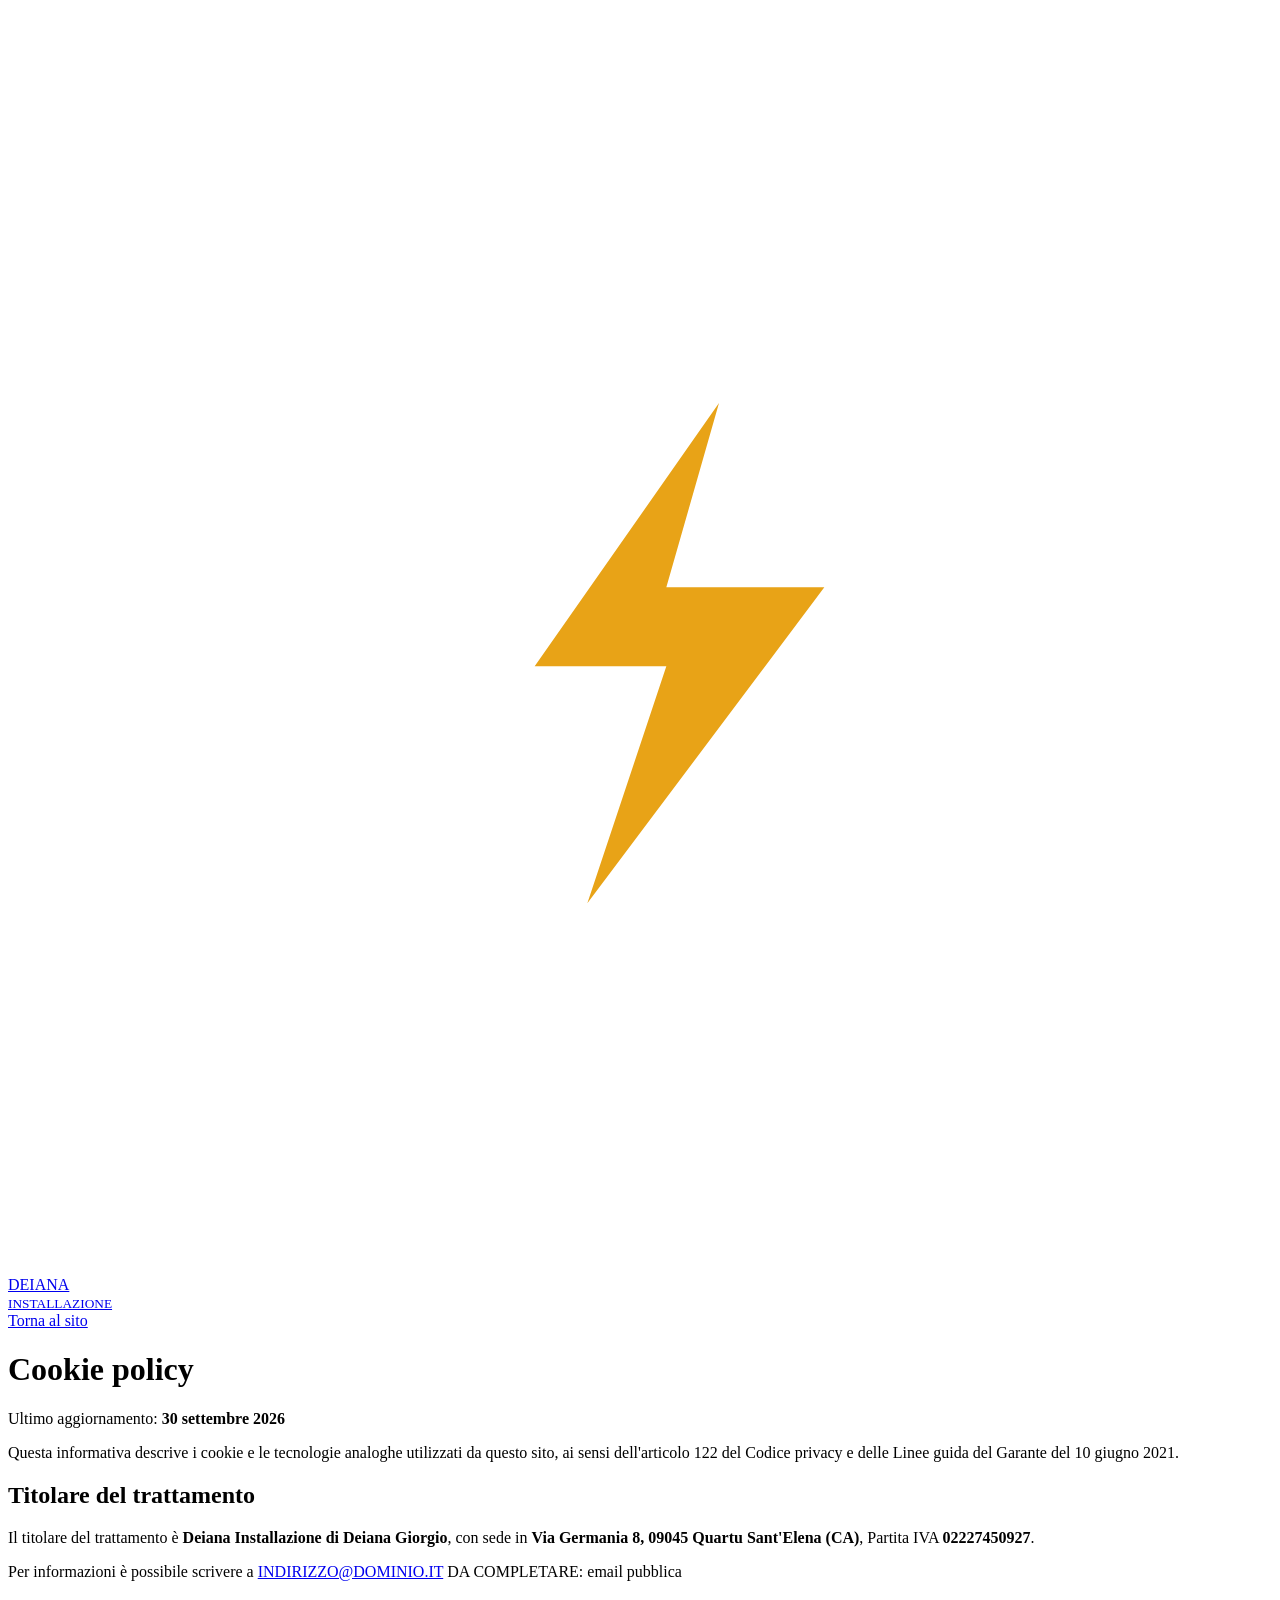
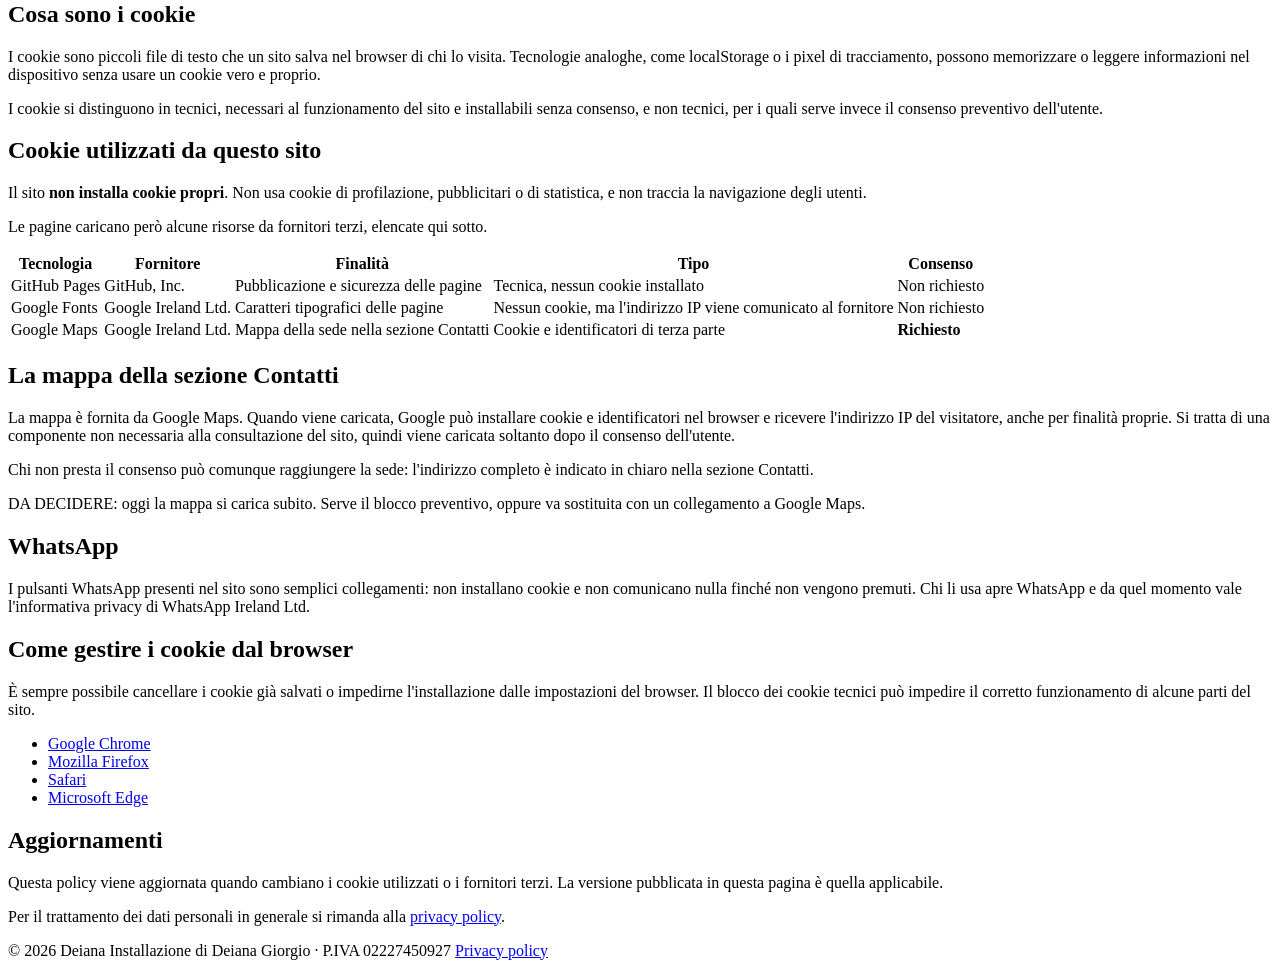
==== cookie-policy.html @ d760f156 "Add files via upload" ====
<!doctype html>
<html lang="it">
<head>
<meta charset="utf-8" />
<meta name="viewport" content="width=device-width, initial-scale=1" />
<meta name="robots" content="index, follow" />
<title>Cookie policy · Deiana Installazione</title>
<meta name="description" content="Informazioni sui cookie e sulle tecnologie analoghe utilizzate dal sito di Deiana Installazione." />
<link rel="preconnect" href="https://fonts.googleapis.com">
<link rel="preconnect" href="https://fonts.gstatic.com" crossorigin>
<link href="https://fonts.googleapis.com/css2?family=Sora:wght@700;800&family=Inter:wght@400;600&display=swap" rel="stylesheet">
<link rel="stylesheet" href="_legal.css">
</head>
<body>

<div class="top"><div class="wrap topin">
  <a class="brand" href="index_v2.html">
    <svg class="logo" viewBox="0 0 48 48" fill="none"><rect x="2" y="2" width="44" height="44" rx="12" fill="rgba(255,255,255,.1)" stroke="rgba(255,255,255,.3)"/><path d="M14 12 H24 C31 12 35 17 35 24 C35 31 31 36 24 36 H14 Z" stroke="#fff" stroke-width="3" fill="none"/><path d="M27 15 L20 25 H25 L22 34 L31 22 H25 Z" fill="#E8A317"/></svg>
    <div class="bt">DEIANA<br><small>INSTALLAZIONE</small></div>
  </a>
  <a class="back" href="index_v2.html">Torna al sito</a>
</div></div>

<main><div class="wrap">

  <h1>Cookie policy</h1>
  <p class="upd">Ultimo aggiornamento: <strong>30 settembre 2026</strong></p>

  <p class="intro">Questa informativa descrive i cookie e le tecnologie analoghe utilizzati da questo sito, ai sensi dell'articolo 122 del Codice privacy e delle Linee guida del Garante del 10 giugno 2021.</p>

  <section>
    <h2>Titolare del trattamento</h2>
    <p>Il titolare del trattamento è <strong>Deiana Installazione di Deiana Giorgio</strong>, con sede in <strong>Via Germania 8, 09045 Quartu Sant'Elena (CA)</strong>, Partita IVA <strong>02227450927</strong>.</p>
    <p>Per informazioni è possibile scrivere a <a href="mailto:INDIRIZZO@DOMINIO.IT">INDIRIZZO@DOMINIO.IT</a> <span class="todo">DA COMPLETARE: email pubblica</span></p>
  </section>

  <section>
    <h2>Cosa sono i cookie</h2>
    <p>I cookie sono piccoli file di testo che un sito salva nel browser di chi lo visita. Tecnologie analoghe, come localStorage o i pixel di tracciamento, possono memorizzare o leggere informazioni nel dispositivo senza usare un cookie vero e proprio.</p>
    <p>I cookie si distinguono in tecnici, necessari al funzionamento del sito e installabili senza consenso, e non tecnici, per i quali serve invece il consenso preventivo dell'utente.</p>
  </section>

  <section>
    <h2>Cookie utilizzati da questo sito</h2>
    <p>Il sito <strong>non installa cookie propri</strong>. Non usa cookie di profilazione, pubblicitari o di statistica, e non traccia la navigazione degli utenti.</p>
    <p>Le pagine caricano però alcune risorse da fornitori terzi, elencate qui sotto.</p>
    <div class="tw"><table>
      <thead><tr><th scope="col">Tecnologia</th><th scope="col">Fornitore</th><th scope="col">Finalità</th><th scope="col">Tipo</th><th scope="col">Consenso</th></tr></thead>
      <tbody>
        <tr>
          <td>GitHub Pages</td><td>GitHub, Inc.</td>
          <td>Pubblicazione e sicurezza delle pagine</td>
          <td>Tecnica, nessun cookie installato</td>
          <td>Non richiesto</td>
        </tr>
        <tr>
          <td>Google Fonts</td><td>Google Ireland Ltd.</td>
          <td>Caratteri tipografici delle pagine</td>
          <td>Nessun cookie, ma l'indirizzo IP viene comunicato al fornitore</td>
          <td>Non richiesto</td>
        </tr>
        <tr>
          <td>Google Maps</td><td>Google Ireland Ltd.</td>
          <td>Mappa della sede nella sezione Contatti</td>
          <td>Cookie e identificatori di terza parte</td>
          <td><strong>Richiesto</strong></td>
        </tr>
      </tbody>
    </table></div>
  </section>

  <section>
    <h2>La mappa della sezione Contatti</h2>
    <p>La mappa è fornita da Google Maps. Quando viene caricata, Google può installare cookie e identificatori nel browser e ricevere l'indirizzo IP del visitatore, anche per finalità proprie. Si tratta di una componente non necessaria alla consultazione del sito, quindi viene caricata soltanto dopo il consenso dell'utente.</p>
    <p>Chi non presta il consenso può comunque raggiungere la sede: l'indirizzo completo è indicato in chiaro nella sezione Contatti.</p>
    <p><span class="todo">DA DECIDERE: oggi la mappa si carica subito. Serve il blocco preventivo, oppure va sostituita con un collegamento a Google Maps.</span></p>
  </section>

  <section>
    <h2>WhatsApp</h2>
    <p>I pulsanti WhatsApp presenti nel sito sono semplici collegamenti: non installano cookie e non comunicano nulla finché non vengono premuti. Chi li usa apre WhatsApp e da quel momento vale l'informativa privacy di WhatsApp Ireland Ltd.</p>
  </section>

  <section>
    <h2>Come gestire i cookie dal browser</h2>
    <p>È sempre possibile cancellare i cookie già salvati o impedirne l'installazione dalle impostazioni del browser. Il blocco dei cookie tecnici può impedire il corretto funzionamento di alcune parti del sito.</p>
    <ul>
      <li><a href="https://support.google.com/chrome/answer/95647" target="_blank" rel="noopener">Google Chrome</a></li>
      <li><a href="https://support.mozilla.org/it/kb/protezione-antitracciamento-avanzata-firefox-desktop" target="_blank" rel="noopener">Mozilla Firefox</a></li>
      <li><a href="https://support.apple.com/it-it/guide/safari/sfri11471/mac" target="_blank" rel="noopener">Safari</a></li>
      <li><a href="https://support.microsoft.com/it-it/microsoft-edge" target="_blank" rel="noopener">Microsoft Edge</a></li>
    </ul>
  </section>

  <section>
    <h2>Aggiornamenti</h2>
    <p>Questa policy viene aggiornata quando cambiano i cookie utilizzati o i fornitori terzi. La versione pubblicata in questa pagina è quella applicabile.</p>
  </section>

  <div class="box"><p>Per il trattamento dei dati personali in generale si rimanda alla <a href="privacy-policy.html">privacy policy</a>.</p></div>

</div></main>

<footer><div class="wrap fin">
  <span>© 2026 Deiana Installazione di Deiana Giorgio · P.IVA 02227450927</span>
  <span><a href="privacy-policy.html">Privacy policy</a></span>
</div></footer>

</body>
</html>
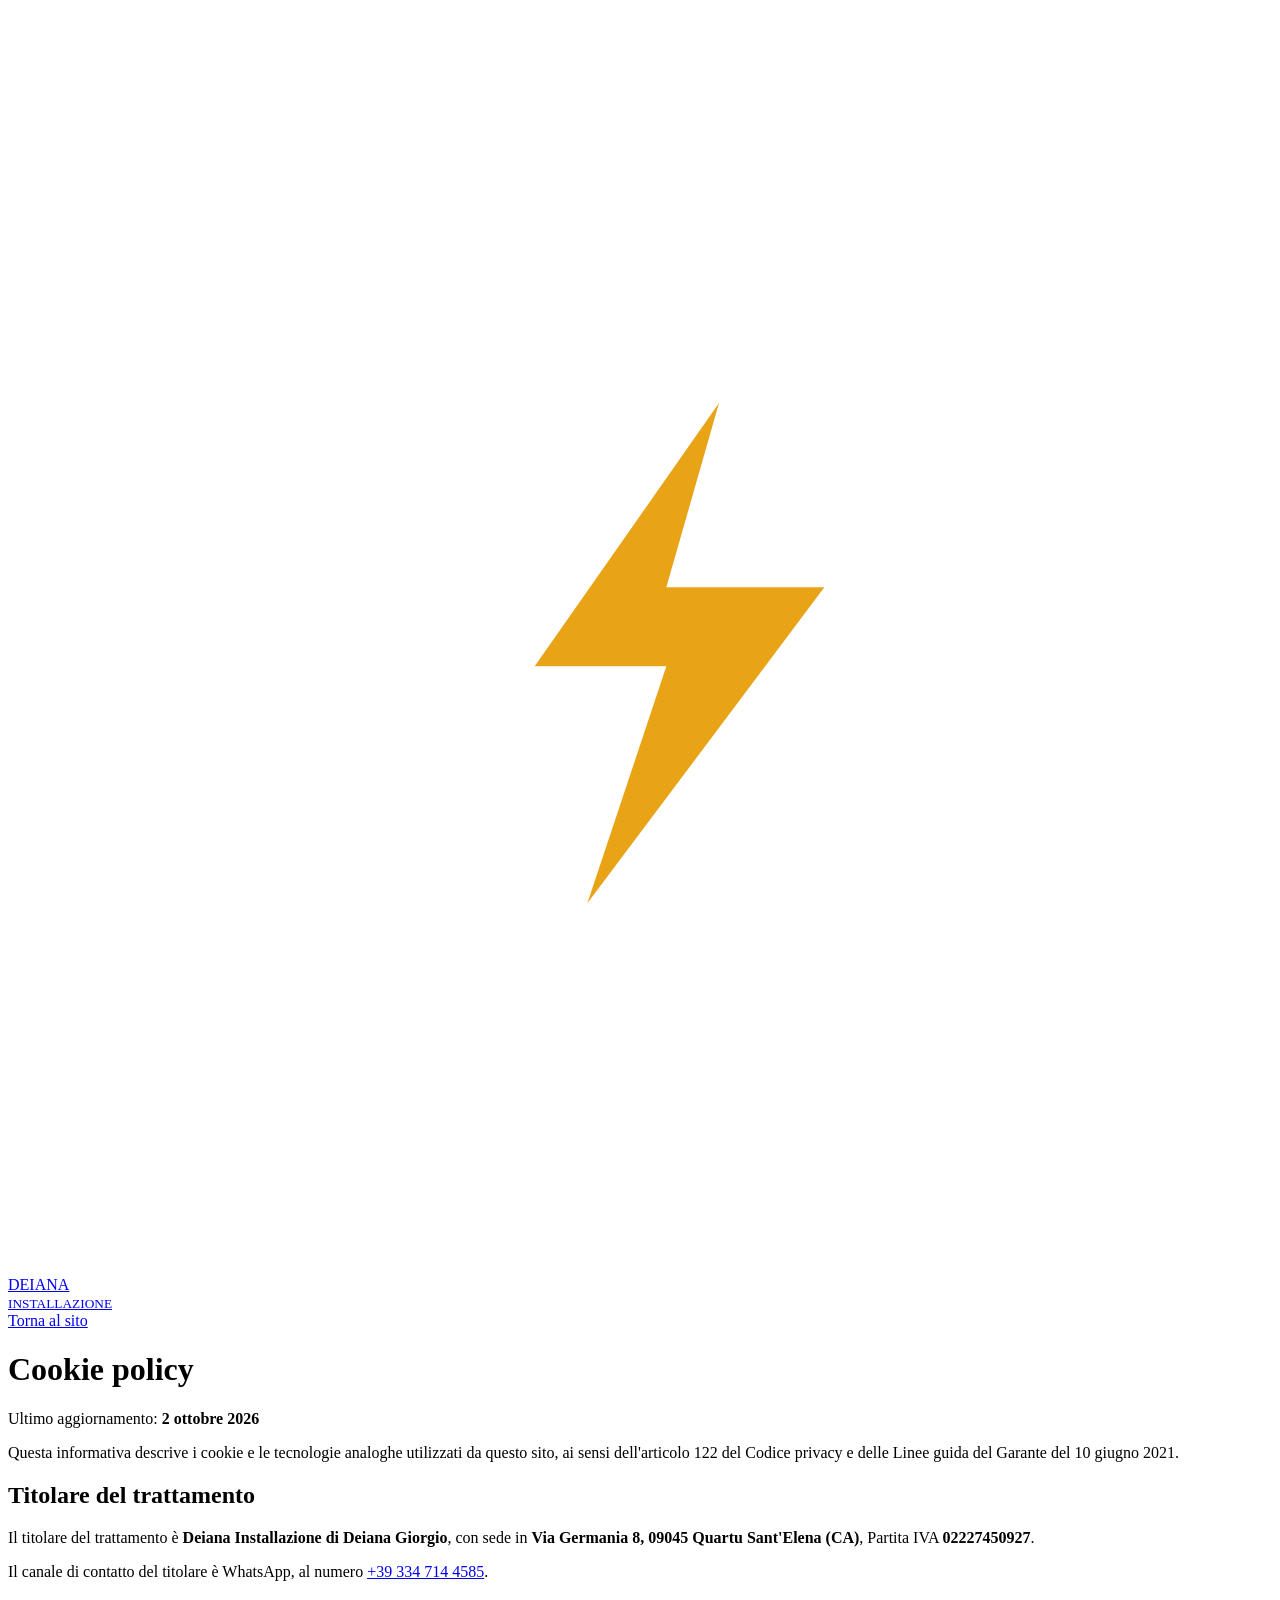
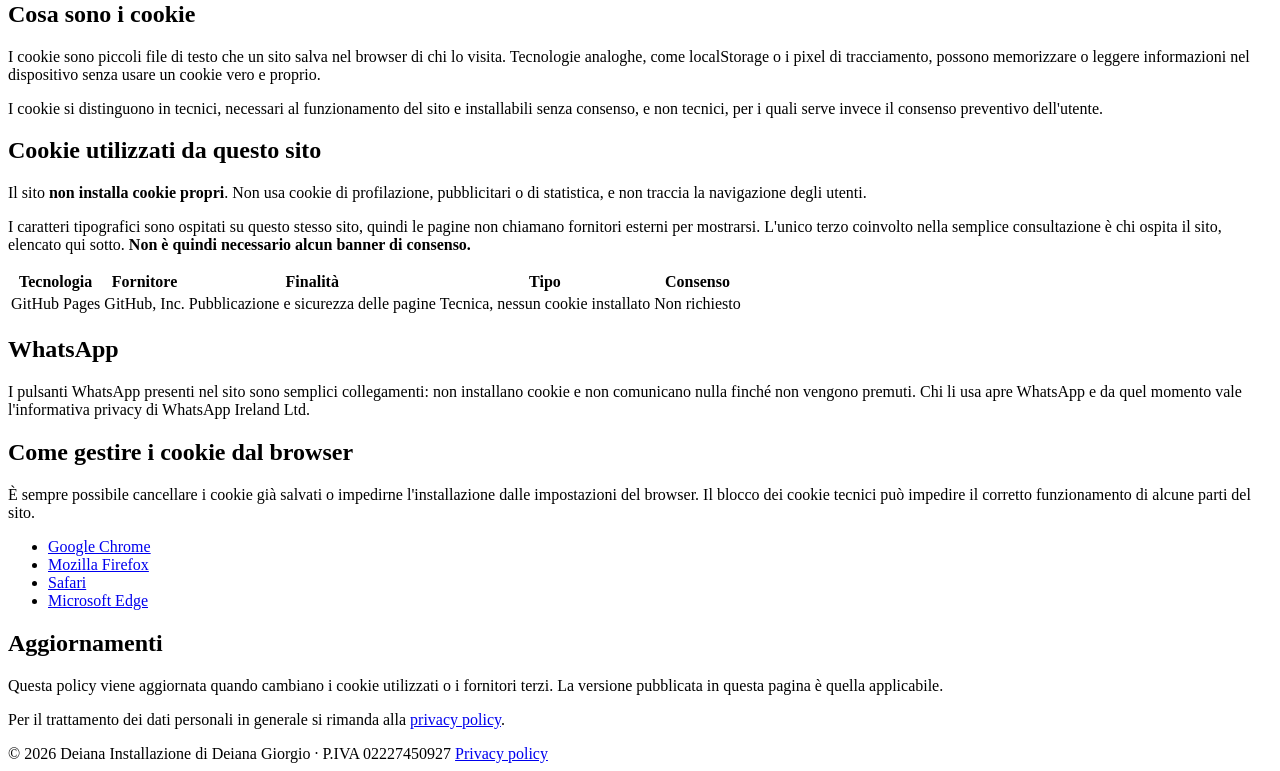
==== commit c52c28ae: "Add files via upload" ====
--- a/cookie-policy.html
+++ b/cookie-policy.html
@@ -1,110 +1,93 @@
-<!doctype html>
-<html lang="it">
-<head>
-<meta charset="utf-8" />
-<meta name="viewport" content="width=device-width, initial-scale=1" />
-<meta name="robots" content="index, follow" />
-<title>Cookie policy · Deiana Installazione</title>
-<meta name="description" content="Informazioni sui cookie e sulle tecnologie analoghe utilizzate dal sito di Deiana Installazione." />
-<link rel="preconnect" href="https://fonts.googleapis.com">
-<link rel="preconnect" href="https://fonts.gstatic.com" crossorigin>
-<link href="https://fonts.googleapis.com/css2?family=Sora:wght@700;800&family=Inter:wght@400;600&display=swap" rel="stylesheet">
-<link rel="stylesheet" href="_legal.css">
-</head>
-<body>
-
-<div class="top"><div class="wrap topin">
-  <a class="brand" href="index_v2.html">
-    <svg class="logo" viewBox="0 0 48 48" fill="none"><rect x="2" y="2" width="44" height="44" rx="12" fill="rgba(255,255,255,.1)" stroke="rgba(255,255,255,.3)"/><path d="M14 12 H24 C31 12 35 17 35 24 C35 31 31 36 24 36 H14 Z" stroke="#fff" stroke-width="3" fill="none"/><path d="M27 15 L20 25 H25 L22 34 L31 22 H25 Z" fill="#E8A317"/></svg>
-    <div class="bt">DEIANA<br><small>INSTALLAZIONE</small></div>
-  </a>
-  <a class="back" href="index_v2.html">Torna al sito</a>
-</div></div>
-
-<main><div class="wrap">
-
-  <h1>Cookie policy</h1>
-  <p class="upd">Ultimo aggiornamento: <strong>30 settembre 2026</strong></p>
-
-  <p class="intro">Questa informativa descrive i cookie e le tecnologie analoghe utilizzati da questo sito, ai sensi dell'articolo 122 del Codice privacy e delle Linee guida del Garante del 10 giugno 2021.</p>
-
-  <section>
-    <h2>Titolare del trattamento</h2>
-    <p>Il titolare del trattamento è <strong>Deiana Installazione di Deiana Giorgio</strong>, con sede in <strong>Via Germania 8, 09045 Quartu Sant'Elena (CA)</strong>, Partita IVA <strong>02227450927</strong>.</p>
-    <p>Per informazioni è possibile scrivere a <a href="mailto:INDIRIZZO@DOMINIO.IT">INDIRIZZO@DOMINIO.IT</a> <span class="todo">DA COMPLETARE: email pubblica</span></p>
-  </section>
-
-  <section>
-    <h2>Cosa sono i cookie</h2>
-    <p>I cookie sono piccoli file di testo che un sito salva nel browser di chi lo visita. Tecnologie analoghe, come localStorage o i pixel di tracciamento, possono memorizzare o leggere informazioni nel dispositivo senza usare un cookie vero e proprio.</p>
-    <p>I cookie si distinguono in tecnici, necessari al funzionamento del sito e installabili senza consenso, e non tecnici, per i quali serve invece il consenso preventivo dell'utente.</p>
-  </section>
-
-  <section>
-    <h2>Cookie utilizzati da questo sito</h2>
-    <p>Il sito <strong>non installa cookie propri</strong>. Non usa cookie di profilazione, pubblicitari o di statistica, e non traccia la navigazione degli utenti.</p>
-    <p>Le pagine caricano però alcune risorse da fornitori terzi, elencate qui sotto.</p>
-    <div class="tw"><table>
-      <thead><tr><th scope="col">Tecnologia</th><th scope="col">Fornitore</th><th scope="col">Finalità</th><th scope="col">Tipo</th><th scope="col">Consenso</th></tr></thead>
-      <tbody>
-        <tr>
-          <td>GitHub Pages</td><td>GitHub, Inc.</td>
-          <td>Pubblicazione e sicurezza delle pagine</td>
-          <td>Tecnica, nessun cookie installato</td>
-          <td>Non richiesto</td>
-        </tr>
-        <tr>
-          <td>Google Fonts</td><td>Google Ireland Ltd.</td>
-          <td>Caratteri tipografici delle pagine</td>
-          <td>Nessun cookie, ma l'indirizzo IP viene comunicato al fornitore</td>
-          <td>Non richiesto</td>
-        </tr>
-        <tr>
-          <td>Google Maps</td><td>Google Ireland Ltd.</td>
-          <td>Mappa della sede nella sezione Contatti</td>
-          <td>Cookie e identificatori di terza parte</td>
-          <td><strong>Richiesto</strong></td>
-        </tr>
-      </tbody>
-    </table></div>
-  </section>
-
-  <section>
-    <h2>La mappa della sezione Contatti</h2>
-    <p>La mappa è fornita da Google Maps. Quando viene caricata, Google può installare cookie e identificatori nel browser e ricevere l'indirizzo IP del visitatore, anche per finalità proprie. Si tratta di una componente non necessaria alla consultazione del sito, quindi viene caricata soltanto dopo il consenso dell'utente.</p>
-    <p>Chi non presta il consenso può comunque raggiungere la sede: l'indirizzo completo è indicato in chiaro nella sezione Contatti.</p>
-    <p><span class="todo">DA DECIDERE: oggi la mappa si carica subito. Serve il blocco preventivo, oppure va sostituita con un collegamento a Google Maps.</span></p>
-  </section>
-
-  <section>
-    <h2>WhatsApp</h2>
-    <p>I pulsanti WhatsApp presenti nel sito sono semplici collegamenti: non installano cookie e non comunicano nulla finché non vengono premuti. Chi li usa apre WhatsApp e da quel momento vale l'informativa privacy di WhatsApp Ireland Ltd.</p>
-  </section>
-
-  <section>
-    <h2>Come gestire i cookie dal browser</h2>
-    <p>È sempre possibile cancellare i cookie già salvati o impedirne l'installazione dalle impostazioni del browser. Il blocco dei cookie tecnici può impedire il corretto funzionamento di alcune parti del sito.</p>
-    <ul>
-      <li><a href="https://support.google.com/chrome/answer/95647" target="_blank" rel="noopener">Google Chrome</a></li>
-      <li><a href="https://support.mozilla.org/it/kb/protezione-antitracciamento-avanzata-firefox-desktop" target="_blank" rel="noopener">Mozilla Firefox</a></li>
-      <li><a href="https://support.apple.com/it-it/guide/safari/sfri11471/mac" target="_blank" rel="noopener">Safari</a></li>
-      <li><a href="https://support.microsoft.com/it-it/microsoft-edge" target="_blank" rel="noopener">Microsoft Edge</a></li>
-    </ul>
-  </section>
-
-  <section>
-    <h2>Aggiornamenti</h2>
-    <p>Questa policy viene aggiornata quando cambiano i cookie utilizzati o i fornitori terzi. La versione pubblicata in questa pagina è quella applicabile.</p>
-  </section>
-
-  <div class="box"><p>Per il trattamento dei dati personali in generale si rimanda alla <a href="privacy-policy.html">privacy policy</a>.</p></div>
-
-</div></main>
-
-<footer><div class="wrap fin">
-  <span>© 2026 Deiana Installazione di Deiana Giorgio · P.IVA 02227450927</span>
-  <span><a href="privacy-policy.html">Privacy policy</a></span>
-</div></footer>
-
-</body>
-</html>
+<!doctype html>
+<html lang="it">
+<head>
+<meta charset="utf-8" />
+<meta name="viewport" content="width=device-width, initial-scale=1" />
+<meta name="robots" content="index, follow" />
+<title>Cookie policy · Deiana Installazione</title>
+<meta name="description" content="Informazioni sui cookie e sulle tecnologie analoghe utilizzate dal sito di Deiana Installazione." />
+<link rel="stylesheet" href="assets/fonts.css">
+<link rel="icon" href="assets/favicon.ico" sizes="any" />
+<link rel="icon" type="image/svg+xml" href="assets/favicon.svg" />
+<link rel="apple-touch-icon" href="assets/apple-touch-icon.png" />
+<link rel="manifest" href="site.webmanifest" />
+<link rel="stylesheet" href="_legal.css">
+</head>
+<body>
+
+<div class="top"><div class="wrap topin">
+  <a class="brand" href="index_v2.html">
+    <svg class="logo" viewBox="0 0 48 48" fill="none"><rect x="2" y="2" width="44" height="44" rx="12" fill="rgba(255,255,255,.1)" stroke="rgba(255,255,255,.3)"/><path d="M14 12 H24 C31 12 35 17 35 24 C35 31 31 36 24 36 H14 Z" stroke="#fff" stroke-width="3" fill="none"/><path d="M27 15 L20 25 H25 L22 34 L31 22 H25 Z" fill="#E8A317"/></svg>
+    <div class="bt">DEIANA<br><small>INSTALLAZIONE</small></div>
+  </a>
+  <a class="back" href="index_v2.html">Torna al sito</a>
+</div></div>
+
+<main><div class="wrap">
+
+  <h1>Cookie policy</h1>
+  <p class="upd">Ultimo aggiornamento: <strong>2 ottobre 2026</strong></p>
+
+  <p class="intro">Questa informativa descrive i cookie e le tecnologie analoghe utilizzati da questo sito, ai sensi dell'articolo 122 del Codice privacy e delle Linee guida del Garante del 10 giugno 2021.</p>
+
+  <section>
+    <h2>Titolare del trattamento</h2>
+    <p>Il titolare del trattamento è <strong>Deiana Installazione di Deiana Giorgio</strong>, con sede in <strong>Via Germania 8, 09045 Quartu Sant'Elena (CA)</strong>, Partita IVA <strong>02227450927</strong>.</p>
+    <p>Il canale di contatto del titolare è WhatsApp, al numero <a href="https://wa.me/393347144585" target="_blank" rel="noopener">+39 334 714 4585</a>.</p>
+  </section>
+
+  <section>
+    <h2>Cosa sono i cookie</h2>
+    <p>I cookie sono piccoli file di testo che un sito salva nel browser di chi lo visita. Tecnologie analoghe, come localStorage o i pixel di tracciamento, possono memorizzare o leggere informazioni nel dispositivo senza usare un cookie vero e proprio.</p>
+    <p>I cookie si distinguono in tecnici, necessari al funzionamento del sito e installabili senza consenso, e non tecnici, per i quali serve invece il consenso preventivo dell'utente.</p>
+  </section>
+
+  <section>
+    <h2>Cookie utilizzati da questo sito</h2>
+    <p>Il sito <strong>non installa cookie propri</strong>. Non usa cookie di profilazione, pubblicitari o di statistica, e non traccia la navigazione degli utenti.</p>
+    <p>I caratteri tipografici sono ospitati su questo stesso sito, quindi le pagine non chiamano fornitori esterni per mostrarsi. L'unico terzo coinvolto nella semplice consultazione è chi ospita il sito, elencato qui sotto. <strong>Non è quindi necessario alcun banner di consenso.</strong></p>
+    <div class="tw"><table>
+      <thead><tr><th scope="col">Tecnologia</th><th scope="col">Fornitore</th><th scope="col">Finalità</th><th scope="col">Tipo</th><th scope="col">Consenso</th></tr></thead>
+      <tbody>
+        <tr>
+          <td>GitHub Pages</td><td>GitHub, Inc.</td>
+          <td>Pubblicazione e sicurezza delle pagine</td>
+          <td>Tecnica, nessun cookie installato</td>
+          <td>Non richiesto</td>
+        </tr>
+      </tbody>
+    </table></div>
+  </section>
+
+  <section>
+    <h2>WhatsApp</h2>
+    <p>I pulsanti WhatsApp presenti nel sito sono semplici collegamenti: non installano cookie e non comunicano nulla finché non vengono premuti. Chi li usa apre WhatsApp e da quel momento vale l'informativa privacy di WhatsApp Ireland Ltd.</p>
+  </section>
+
+  <section>
+    <h2>Come gestire i cookie dal browser</h2>
+    <p>È sempre possibile cancellare i cookie già salvati o impedirne l'installazione dalle impostazioni del browser. Il blocco dei cookie tecnici può impedire il corretto funzionamento di alcune parti del sito.</p>
+    <ul>
+      <li><a href="https://support.google.com/chrome/answer/95647" target="_blank" rel="noopener">Google Chrome</a></li>
+      <li><a href="https://support.mozilla.org/it/kb/protezione-antitracciamento-avanzata-firefox-desktop" target="_blank" rel="noopener">Mozilla Firefox</a></li>
+      <li><a href="https://support.apple.com/it-it/guide/safari/sfri11471/mac" target="_blank" rel="noopener">Safari</a></li>
+      <li><a href="https://support.microsoft.com/it-it/microsoft-edge" target="_blank" rel="noopener">Microsoft Edge</a></li>
+    </ul>
+  </section>
+
+  <section>
+    <h2>Aggiornamenti</h2>
+    <p>Questa policy viene aggiornata quando cambiano i cookie utilizzati o i fornitori terzi. La versione pubblicata in questa pagina è quella applicabile.</p>
+  </section>
+
+  <div class="box"><p>Per il trattamento dei dati personali in generale si rimanda alla <a href="privacy-policy.html">privacy policy</a>.</p></div>
+
+</div></main>
+
+<footer><div class="wrap fin">
+  <span>© 2026 Deiana Installazione di Deiana Giorgio · P.IVA 02227450927</span>
+  <span><a href="privacy-policy.html">Privacy policy</a></span>
+</div></footer>
+
+</body>
+</html>
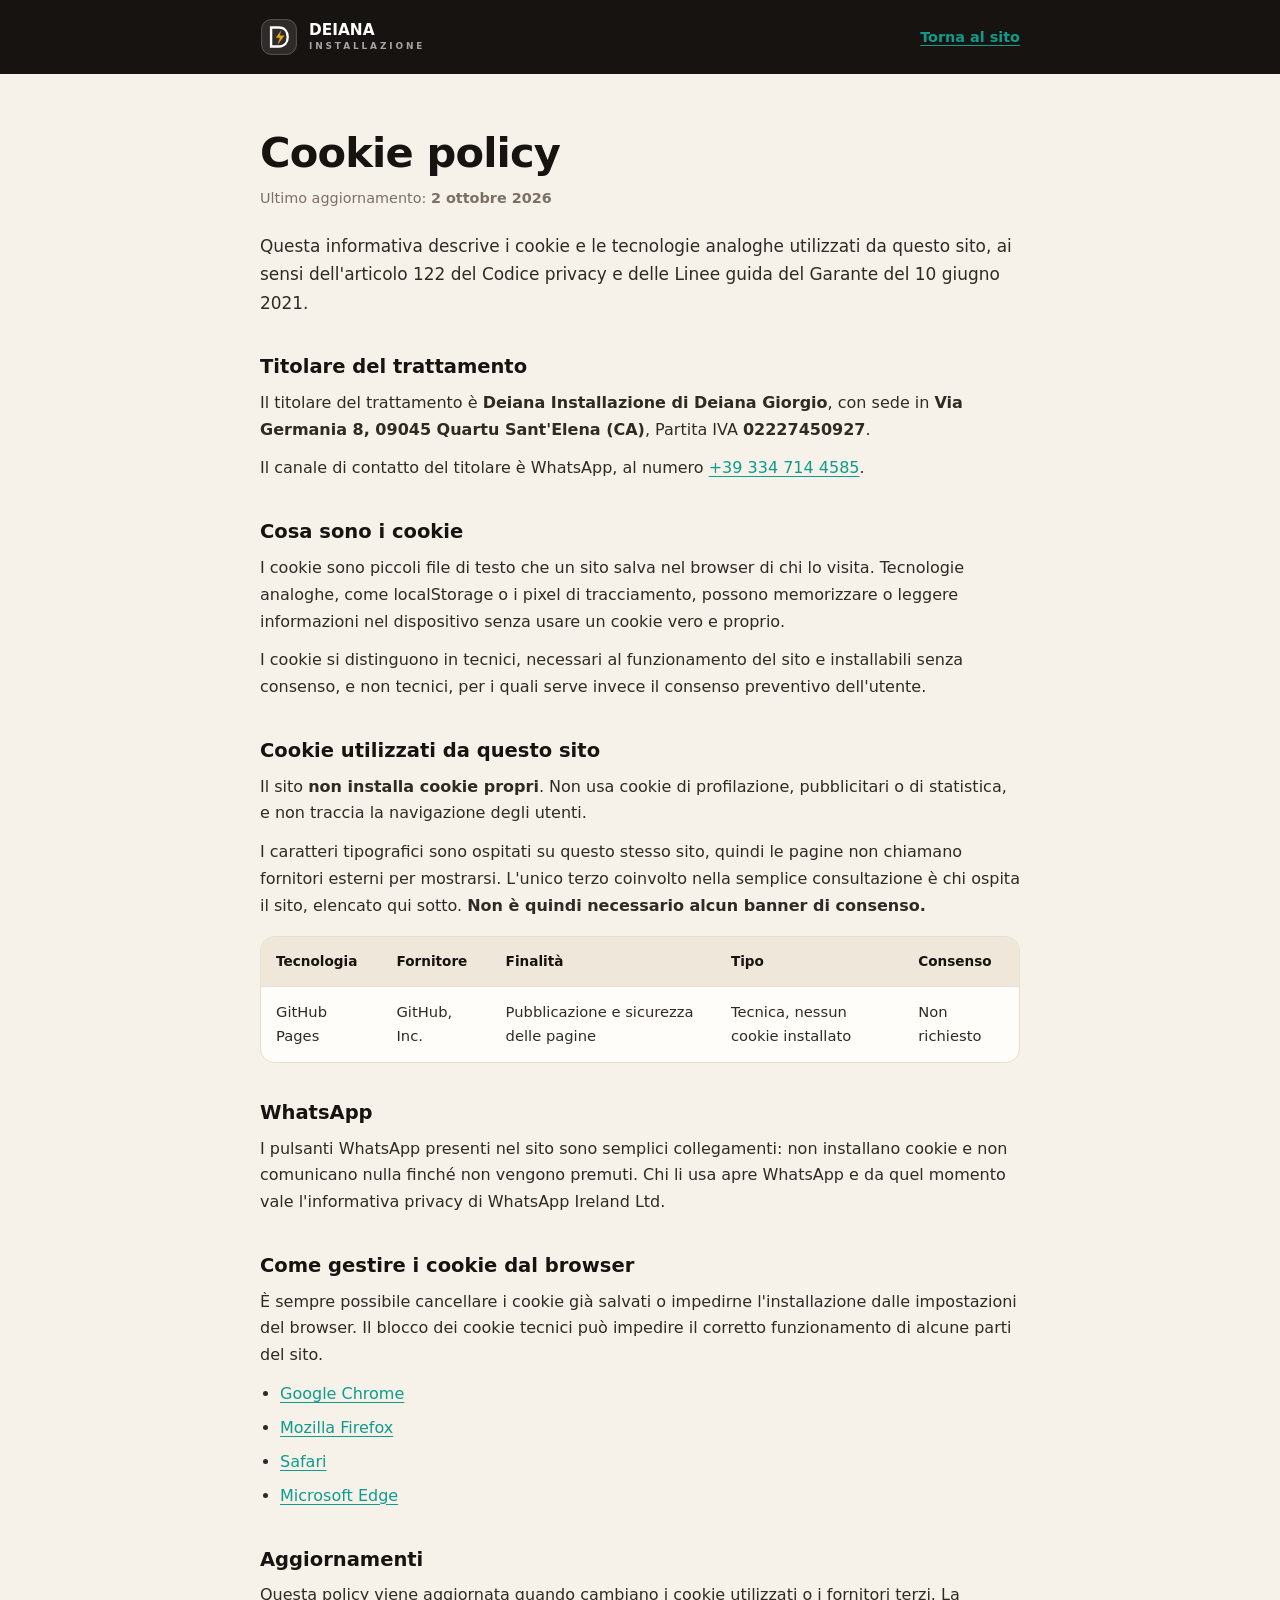
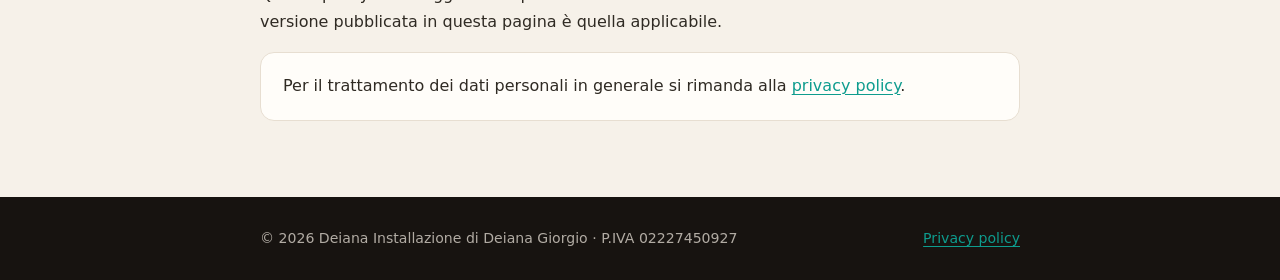
==== commit 3ba739de: "Add files via upload" ====
--- a/cookie-policy.html
+++ b/cookie-policy.html
@@ -16,11 +16,11 @@
 <body>
 
 <div class="top"><div class="wrap topin">
-  <a class="brand" href="index_v2.html">
+  <a class="brand" href="index.html">
     <svg class="logo" viewBox="0 0 48 48" fill="none"><rect x="2" y="2" width="44" height="44" rx="12" fill="rgba(255,255,255,.1)" stroke="rgba(255,255,255,.3)"/><path d="M14 12 H24 C31 12 35 17 35 24 C35 31 31 36 24 36 H14 Z" stroke="#fff" stroke-width="3" fill="none"/><path d="M27 15 L20 25 H25 L22 34 L31 22 H25 Z" fill="#E8A317"/></svg>
     <div class="bt">DEIANA<br><small>INSTALLAZIONE</small></div>
   </a>
-  <a class="back" href="index_v2.html">Torna al sito</a>
+  <a class="back" href="index.html">Torna al sito</a>
 </div></div>
 
 <main><div class="wrap">
--- a/_legal.css
+++ b/_legal.css
@@ -0,0 +1,52 @@
+/* stile condiviso delle pagine legali, stessa palette del sito */
+:root{
+  --ink:#171310; --text:#2f2a23; --muted:#7a7066; --line:#e7ded1;
+  --accent:#E8A317; --accent2:#0E9C8E; --cream:#F6F1E9; --card:#fffdf9;
+  --font-d:"Sora",system-ui,Segoe UI,sans-serif; --font-b:"Inter",system-ui,Segoe UI,sans-serif;
+  --content:min(100% - 44px, 760px);
+}
+*{box-sizing:border-box;margin:0;padding:0}
+body{font-family:var(--font-b);color:var(--text);background:var(--cream);line-height:1.68}
+a{color:inherit}
+a:not(.brand){color:var(--accent2);text-decoration:underline;text-underline-offset:3px}
+.wrap{width:var(--content);margin:0 auto}
+
+.top{background:var(--ink);padding:18px 0}
+.topin{display:flex;align-items:center;justify-content:space-between;gap:18px}
+.brand{display:flex;align-items:center;gap:11px;color:#fff;text-decoration:none}
+.brand .logo{width:38px;height:38px}
+.brand .bt{font-family:var(--font-d);font-weight:800;line-height:1;font-size:.96rem}
+.brand .bt small{display:block;color:rgba(255,255,255,.62);font-weight:600;font-size:.56rem;letter-spacing:.32em;margin-top:3px}
+.back{color:rgba(255,255,255,.82);font-size:.9rem;font-weight:600;text-decoration:none;white-space:nowrap}
+@media(hover:hover){.back:hover{color:#fff}}
+
+main{padding:56px 0 76px}
+h1{font-family:var(--font-d);font-weight:800;color:var(--ink);font-size:clamp(1.9rem,5vw,2.6rem);line-height:1.1;letter-spacing:-.02em}
+.upd{color:var(--muted);font-size:.9rem;margin-top:10px}
+.intro{margin-top:22px;font-size:1.06rem}
+section{margin-top:38px}
+h2{font-family:var(--font-d);font-weight:700;color:var(--ink);font-size:1.22rem;margin-bottom:10px;line-height:1.25}
+p+p{margin-top:12px}
+ul{margin:12px 0 0 20px}
+li{margin:7px 0}
+
+.box{background:var(--card);border:1px solid var(--line);border-radius:14px;padding:20px 22px;margin-top:16px}
+.todo{background:#fff6e2;border:1px solid var(--accent);border-radius:12px;padding:5px 11px;font-weight:700;color:#8a5f00;
+  font-family:var(--font-d);font-size:.86rem;display:inline-block}
+
+.tw{overflow-x:auto;margin-top:16px;border:1px solid var(--line);border-radius:14px;background:var(--card)}
+table{border-collapse:collapse;width:100%;min-width:620px;font-size:.92rem}
+th,td{text-align:left;padding:13px 15px;border-bottom:1px solid var(--line);vertical-align:top}
+th{font-family:var(--font-d);font-weight:700;color:var(--ink);background:#efe7d9;font-size:.85rem}
+tr:last-child td{border-bottom:0}
+
+footer{background:var(--ink);color:rgba(243,237,227,.7);padding:30px 0;font-size:.88rem}
+footer a{color:rgba(243,237,227,.9)}
+.fin{display:flex;justify-content:space-between;gap:16px;flex-wrap:wrap}
+
+@media(max-width:640px){
+  :root{--content:min(100% - 34px, 760px)}
+  main{padding:40px 0 56px}
+  section{margin-top:30px}
+  .topin{flex-wrap:wrap}
+}
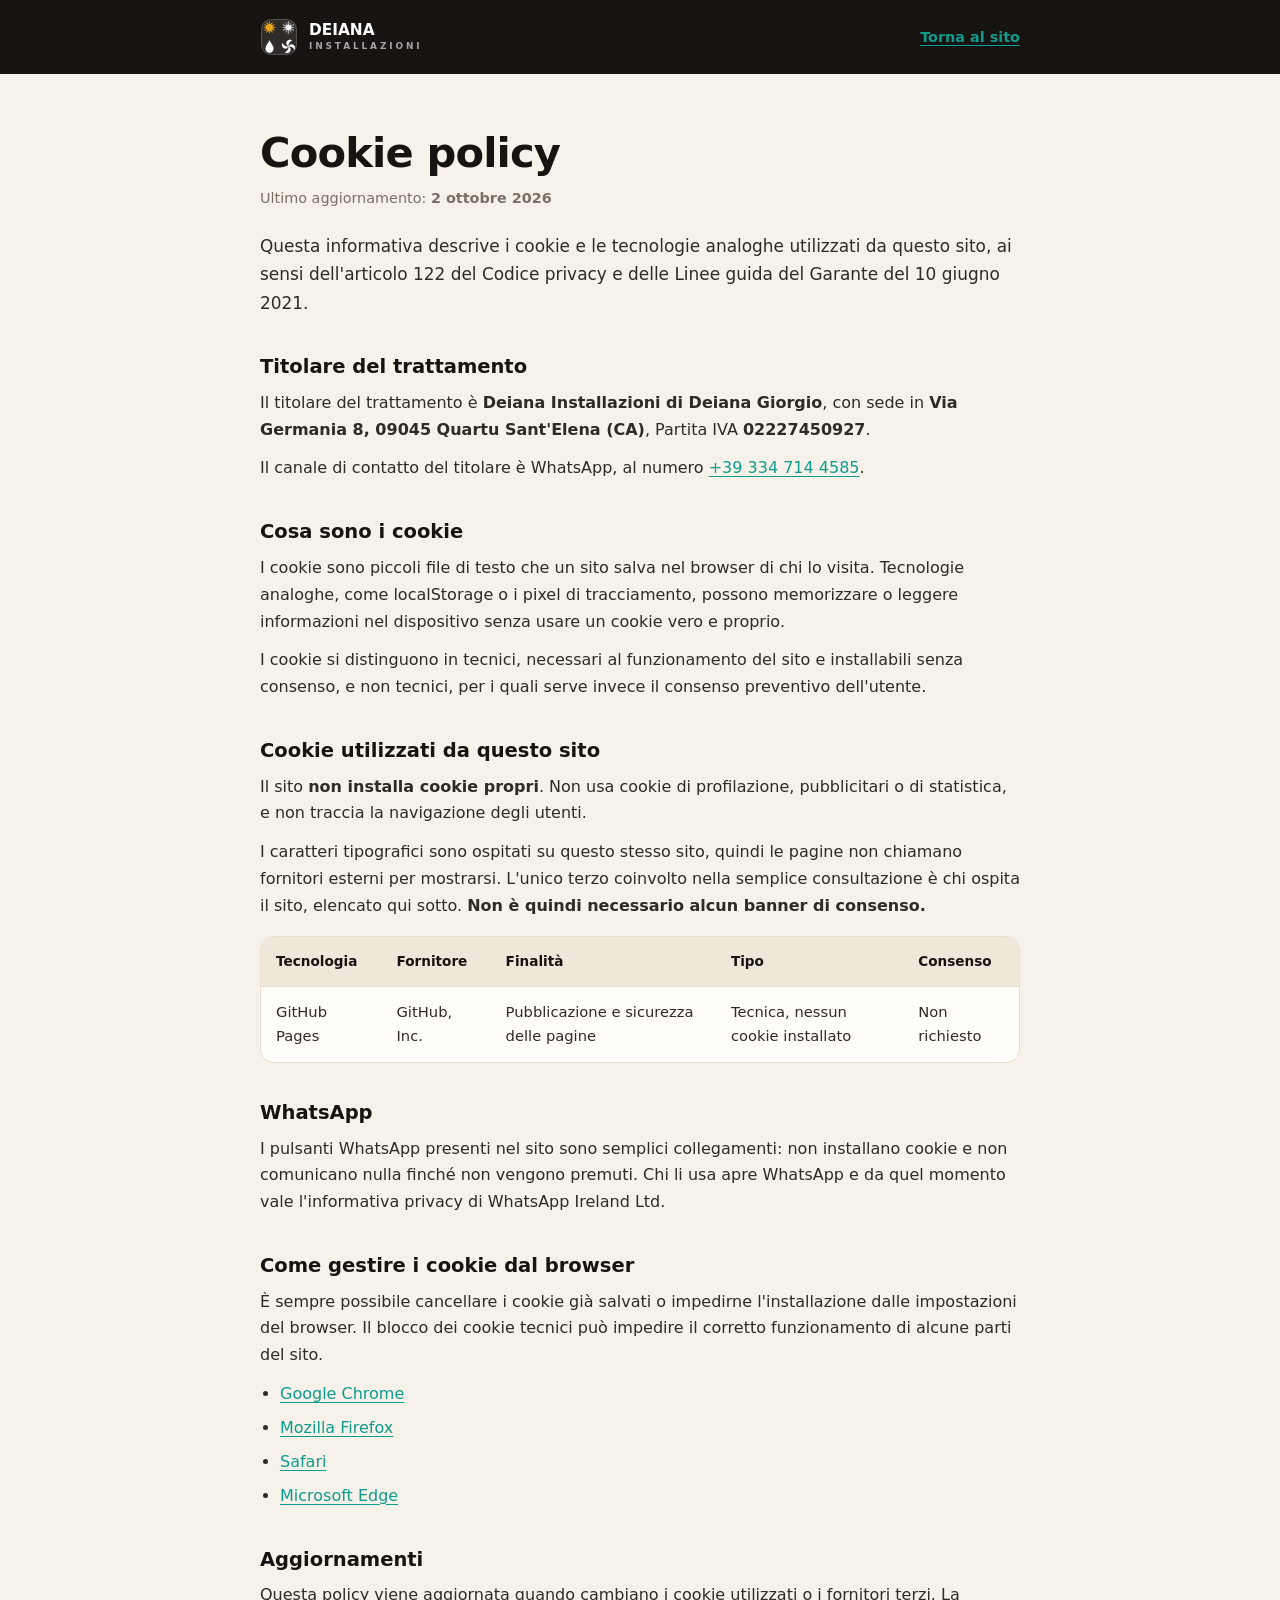
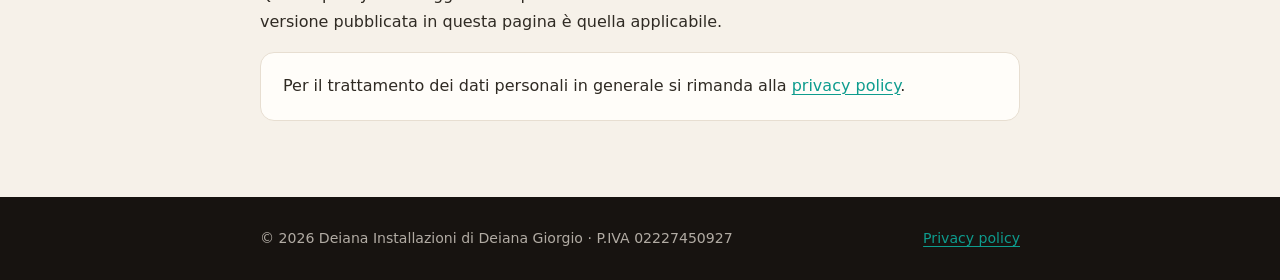
==== commit d0428a54: "Add files via upload" ====
--- a/cookie-policy.html
+++ b/cookie-policy.html
@@ -1,93 +1,93 @@
-<!doctype html>
-<html lang="it">
-<head>
-<meta charset="utf-8" />
-<meta name="viewport" content="width=device-width, initial-scale=1" />
-<meta name="robots" content="index, follow" />
-<title>Cookie policy · Deiana Installazione</title>
-<meta name="description" content="Informazioni sui cookie e sulle tecnologie analoghe utilizzate dal sito di Deiana Installazione." />
-<link rel="stylesheet" href="assets/fonts.css">
-<link rel="icon" href="assets/favicon.ico" sizes="any" />
-<link rel="icon" type="image/svg+xml" href="assets/favicon.svg" />
-<link rel="apple-touch-icon" href="assets/apple-touch-icon.png" />
-<link rel="manifest" href="site.webmanifest" />
-<link rel="stylesheet" href="_legal.css">
-</head>
-<body>
-
-<div class="top"><div class="wrap topin">
-  <a class="brand" href="index.html">
-    <svg class="logo" viewBox="0 0 48 48" fill="none"><rect x="2" y="2" width="44" height="44" rx="12" fill="rgba(255,255,255,.1)" stroke="rgba(255,255,255,.3)"/><path d="M14 12 H24 C31 12 35 17 35 24 C35 31 31 36 24 36 H14 Z" stroke="#fff" stroke-width="3" fill="none"/><path d="M27 15 L20 25 H25 L22 34 L31 22 H25 Z" fill="#E8A317"/></svg>
-    <div class="bt">DEIANA<br><small>INSTALLAZIONE</small></div>
-  </a>
-  <a class="back" href="index.html">Torna al sito</a>
-</div></div>
-
-<main><div class="wrap">
-
-  <h1>Cookie policy</h1>
-  <p class="upd">Ultimo aggiornamento: <strong>2 ottobre 2026</strong></p>
-
-  <p class="intro">Questa informativa descrive i cookie e le tecnologie analoghe utilizzati da questo sito, ai sensi dell'articolo 122 del Codice privacy e delle Linee guida del Garante del 10 giugno 2021.</p>
-
-  <section>
-    <h2>Titolare del trattamento</h2>
-    <p>Il titolare del trattamento è <strong>Deiana Installazione di Deiana Giorgio</strong>, con sede in <strong>Via Germania 8, 09045 Quartu Sant'Elena (CA)</strong>, Partita IVA <strong>02227450927</strong>.</p>
-    <p>Il canale di contatto del titolare è WhatsApp, al numero <a href="https://wa.me/393347144585" target="_blank" rel="noopener">+39 334 714 4585</a>.</p>
-  </section>
-
-  <section>
-    <h2>Cosa sono i cookie</h2>
-    <p>I cookie sono piccoli file di testo che un sito salva nel browser di chi lo visita. Tecnologie analoghe, come localStorage o i pixel di tracciamento, possono memorizzare o leggere informazioni nel dispositivo senza usare un cookie vero e proprio.</p>
-    <p>I cookie si distinguono in tecnici, necessari al funzionamento del sito e installabili senza consenso, e non tecnici, per i quali serve invece il consenso preventivo dell'utente.</p>
-  </section>
-
-  <section>
-    <h2>Cookie utilizzati da questo sito</h2>
-    <p>Il sito <strong>non installa cookie propri</strong>. Non usa cookie di profilazione, pubblicitari o di statistica, e non traccia la navigazione degli utenti.</p>
-    <p>I caratteri tipografici sono ospitati su questo stesso sito, quindi le pagine non chiamano fornitori esterni per mostrarsi. L'unico terzo coinvolto nella semplice consultazione è chi ospita il sito, elencato qui sotto. <strong>Non è quindi necessario alcun banner di consenso.</strong></p>
-    <div class="tw"><table>
-      <thead><tr><th scope="col">Tecnologia</th><th scope="col">Fornitore</th><th scope="col">Finalità</th><th scope="col">Tipo</th><th scope="col">Consenso</th></tr></thead>
-      <tbody>
-        <tr>
-          <td>GitHub Pages</td><td>GitHub, Inc.</td>
-          <td>Pubblicazione e sicurezza delle pagine</td>
-          <td>Tecnica, nessun cookie installato</td>
-          <td>Non richiesto</td>
-        </tr>
-      </tbody>
-    </table></div>
-  </section>
-
-  <section>
-    <h2>WhatsApp</h2>
-    <p>I pulsanti WhatsApp presenti nel sito sono semplici collegamenti: non installano cookie e non comunicano nulla finché non vengono premuti. Chi li usa apre WhatsApp e da quel momento vale l'informativa privacy di WhatsApp Ireland Ltd.</p>
-  </section>
-
-  <section>
-    <h2>Come gestire i cookie dal browser</h2>
-    <p>È sempre possibile cancellare i cookie già salvati o impedirne l'installazione dalle impostazioni del browser. Il blocco dei cookie tecnici può impedire il corretto funzionamento di alcune parti del sito.</p>
-    <ul>
-      <li><a href="https://support.google.com/chrome/answer/95647" target="_blank" rel="noopener">Google Chrome</a></li>
-      <li><a href="https://support.mozilla.org/it/kb/protezione-antitracciamento-avanzata-firefox-desktop" target="_blank" rel="noopener">Mozilla Firefox</a></li>
-      <li><a href="https://support.apple.com/it-it/guide/safari/sfri11471/mac" target="_blank" rel="noopener">Safari</a></li>
-      <li><a href="https://support.microsoft.com/it-it/microsoft-edge" target="_blank" rel="noopener">Microsoft Edge</a></li>
-    </ul>
-  </section>
-
-  <section>
-    <h2>Aggiornamenti</h2>
-    <p>Questa policy viene aggiornata quando cambiano i cookie utilizzati o i fornitori terzi. La versione pubblicata in questa pagina è quella applicabile.</p>
-  </section>
-
-  <div class="box"><p>Per il trattamento dei dati personali in generale si rimanda alla <a href="privacy-policy.html">privacy policy</a>.</p></div>
-
-</div></main>
-
-<footer><div class="wrap fin">
-  <span>© 2026 Deiana Installazione di Deiana Giorgio · P.IVA 02227450927</span>
-  <span><a href="privacy-policy.html">Privacy policy</a></span>
-</div></footer>
-
-</body>
-</html>
+<!doctype html>
+<html lang="it">
+<head>
+<meta charset="utf-8" />
+<meta name="viewport" content="width=device-width, initial-scale=1" />
+<meta name="robots" content="index, follow" />
+<title>Cookie policy · Deiana Installazioni</title>
+<meta name="description" content="Informazioni sui cookie e sulle tecnologie analoghe utilizzate dal sito di Deiana Installazioni." />
+<link rel="stylesheet" href="assets/fonts.css">
+<link rel="icon" href="assets/favicon.ico" sizes="any" />
+<link rel="icon" type="image/svg+xml" href="assets/favicon.svg" />
+<link rel="apple-touch-icon" href="assets/apple-touch-icon.png" />
+<link rel="manifest" href="site.webmanifest" />
+<link rel="stylesheet" href="_legal.css">
+</head>
+<body><svg width="0" height="0" style="position:absolute" aria-hidden="true"><defs><g id="marchio"><g transform="translate(23.91 23.76) scale(0.1017)" fill="#E8A317" fill-rule="evenodd"><path d="M 911 509 C 916 511 936 513 943 514 C 1008 523 1074 521 1139 508 C 1149 520 1165 534 1176 545 C 1238 599 1312 638 1392 658 C 1410 753 1473 841 1539 908 C 1522 977 1524 1073 1539 1142 C 1474 1206 1412 1300 1387 1388 C 1299 1411 1220 1462 1154 1523 C 1150 1527 1143 1538 1138 1539 C 1063 1523 981 1520 907 1539 C 835 1462 766 1416 662 1392 C 659 1377 650 1354 644 1339 C 614 1262 568 1200 509 1142 C 522 1064 524 984 509 906 C 585 833 628 757 661 658 C 734 637 801 602 860 554 C 876 541 894 522 910 510 L 911 509 z"/><path d="M 1007 610 C 1236 600 1429 778 1438 1007 C 1448 1236 1269 1429 1040 1438 C 812 1447 619 1269 610 1040 C 600 812 778 619 1007 610 z"/><path d="M 1456 276 C 1456 280 1450 302 1449 307 L 1433 376 L 1391 547 C 1386 569 1381 593 1375 615 C 1334 603 1289 579 1254 556 C 1233 542 1214 529 1196 512 C 1236 471 1290 425 1332 386 C 1359 362 1386 337 1414 313 C 1427 301 1442 287 1456 276 z"/><path d="M 675 1434 C 748 1458 800 1486 856 1540 C 839 1556 812 1577 794 1593 C 760 1623 726 1653 692 1683 C 662 1710 625 1744 594 1770 L 675 1434 z"/><path d="M 1765 595 L 1767 595 L 1767 596 C 1764 602 1748 620 1742 626 C 1724 647 1705 668 1686 689 L 1594 792 C 1576 812 1558 834 1539 853 C 1523 836 1508 817 1495 797 C 1474 765 1444 711 1434 674 C 1448 669 1467 665 1482 662 C 1506 656 1529 650 1553 645 C 1624 628 1694 611 1765 595 z"/><path d="M 596 279 C 606 284 651 327 663 338 L 854 511 C 832 528 818 540 795 555 C 759 580 714 603 673 615 C 668 597 664 575 660 556 L 635 447 C 622 391 608 334 596 279 z"/><path d="M 1538 1198 C 1541 1200 1554 1214 1557 1217 C 1572 1233 1587 1250 1602 1266 C 1659 1329 1718 1392 1774 1455 C 1746 1449 1718 1442 1690 1436 L 1432 1373 C 1454 1314 1496 1245 1538 1198 z"/><path d="M 1369 1433 L 1370 1434 C 1374 1440 1450 1742 1456 1770 C 1425 1744 1394 1716 1364 1689 C 1344 1670 1321 1651 1301 1633 L 1195 1538 C 1249 1490 1302 1460 1369 1433 z"/><path d="M 509 1198 C 509 1198 509 1198 510 1198 C 549 1236 602 1326 614 1374 C 531 1392 449 1414 366 1433 C 337 1440 307 1448 278 1454 C 339 1384 403 1315 465 1246 C 479 1230 494 1213 509 1198 z"/><path d="M 280 595 C 302 599 325 606 346 611 L 459 638 C 509 650 567 661 616 675 C 602 713 577 758 556 792 C 541 814 525 834 508 853 C 447 781 382 712 320 641 C 307 626 292 611 280 595 z"/><path d="M 471 926 C 478 927 483 1016 483 1027 C 483 1058 479 1089 474 1120 L 242 1049 C 214 1040 186 1032 158 1024 C 171 1019 190 1014 203 1010 C 228 1002 254 995 279 987 C 322 973 366 959 409 946 C 429 940 451 932 471 926 z"/><path d="M 1576 926 C 1612 939 1657 952 1694 963 C 1759 984 1824 1004 1889 1023 C 1863 1032 1834 1041 1807 1049 C 1730 1072 1652 1096 1574 1119 C 1562 1054 1561 990 1576 926 z"/><path d="M 1023 160 C 1028 164 1111 447 1119 474 C 1089 480 1056 482 1026 483 C 993 483 960 480 928 473 C 946 418 963 358 980 302 L 1023 160 z"/><path d="M 1001 1564 C 1033 1561 1086 1568 1117 1574 L 1029 1874 L 1024 1891 C 1018 1873 1012 1851 1007 1833 L 981 1747 C 964 1691 944 1630 928 1573 C 953 1570 976 1566 1001 1564 z"/></g><g transform="translate(290.79 35.52) scale(0.0905)" fill="#FFFFFF" fill-rule="evenodd"><path d="M 1017 51 C 1018 51 1020 51 1022 51 C 1048 50 1045 73 1046 92 C 1046 99 1046 106 1046 113 C 1046 141 1046 170 1045 198 L 1097 158 C 1107 149 1117 141 1129 134 C 1148 121 1169 146 1155 162 C 1148 171 1132 181 1122 189 C 1097 208 1071 228 1046 248 C 1047 269 1046 291 1046 312 C 1074 289 1104 266 1133 245 C 1151 231 1174 257 1157 274 C 1145 285 1132 295 1120 305 C 1095 325 1071 344 1046 364 L 1046 425 C 1066 409 1085 394 1104 378 C 1114 371 1134 352 1147 352 C 1162 353 1169 374 1158 386 C 1146 398 1133 407 1120 418 C 1096 438 1072 457 1047 476 C 1046 496 1046 537 1047 556 C 1061 566 1090 582 1106 591 C 1141 610 1176 629 1210 648 C 1224 624 1238 600 1252 576 L 1234 486 C 1231 471 1228 456 1225 440 C 1222 417 1255 410 1263 432 C 1267 444 1269 457 1272 470 L 1283 525 C 1303 488 1326 451 1346 414 C 1339 408 1307 390 1306 382 C 1304 347 1350 384 1362 390 C 1371 377 1379 362 1389 347 C 1379 326 1376 306 1393 287 C 1403 277 1416 271 1430 271 C 1475 271 1497 323 1466 356 C 1454 369 1436 370 1420 370 C 1415 381 1403 400 1396 411 C 1409 420 1434 432 1440 445 C 1444 454 1430 464 1423 460 C 1409 453 1396 444 1382 436 C 1363 468 1339 508 1322 542 C 1340 537 1361 533 1379 529 C 1396 528 1428 510 1437 533 C 1447 562 1407 564 1388 568 C 1370 572 1352 576 1333 580 C 1323 582 1308 585 1299 588 L 1297 589 C 1282 616 1266 644 1251 672 C 1293 693 1334 717 1377 737 C 1397 747 1417 758 1438 766 C 1449 762 1461 754 1472 748 C 1473 744 1474 739 1475 735 C 1481 708 1488 681 1494 654 C 1498 639 1501 624 1506 609 C 1510 598 1527 596 1535 603 C 1539 607 1542 612 1542 618 C 1541 631 1537 644 1534 657 L 1518 725 L 1576 694 C 1582 665 1589 636 1596 606 C 1599 590 1602 572 1608 557 C 1614 537 1647 544 1643 566 C 1641 578 1639 589 1636 601 L 1622 666 C 1632 661 1670 640 1678 633 C 1690 593 1694 547 1707 506 C 1712 488 1746 492 1743 513 C 1741 526 1739 537 1736 549 C 1731 570 1726 591 1721 611 C 1748 596 1776 581 1803 565 C 1813 560 1836 547 1845 544 L 1846 544 C 1866 548 1875 566 1857 579 C 1845 588 1828 596 1814 604 L 1742 645 C 1771 658 1805 667 1835 683 C 1851 692 1854 701 1844 718 C 1839 721 1833 724 1826 721 C 1810 715 1795 707 1779 701 C 1765 695 1751 690 1737 684 C 1724 680 1710 675 1698 669 C 1679 680 1660 692 1640 702 C 1657 710 1674 714 1692 721 C 1705 726 1750 737 1755 750 C 1760 762 1750 773 1737 777 C 1723 774 1704 766 1690 761 C 1659 750 1628 739 1597 728 C 1577 739 1557 752 1536 762 C 1553 768 1571 774 1588 780 C 1603 785 1621 791 1635 798 C 1654 808 1644 826 1627 833 C 1595 824 1563 810 1531 800 C 1520 796 1509 793 1498 789 C 1482 797 1466 802 1465 823 C 1464 842 1465 862 1465 881 L 1465 1001 L 1560 1001 C 1574 984 1594 966 1610 950 C 1626 934 1642 918 1658 903 C 1664 897 1676 897 1682 903 C 1701 921 1676 938 1665 950 C 1648 968 1629 984 1613 1002 C 1647 999 1700 1001 1735 1001 C 1735 990 1732 956 1742 948 C 1750 942 1759 948 1765 955 C 1766 970 1765 986 1765 1001 L 1793 1001 C 1804 984 1812 976 1833 974 C 1887 968 1910 1041 1863 1068 C 1838 1082 1806 1072 1793 1047 L 1766 1046 C 1766 1055 1769 1093 1762 1097 C 1728 1119 1735 1064 1735 1047 C 1695 1047 1654 1047 1614 1046 C 1636 1070 1665 1091 1685 1118 C 1688 1121 1689 1124 1689 1128 C 1689 1134 1686 1139 1682 1142 C 1678 1146 1673 1147 1667 1147 C 1659 1146 1651 1137 1645 1131 C 1617 1102 1586 1076 1559 1046 C 1528 1047 1496 1047 1465 1047 L 1465 1157 C 1465 1179 1463 1212 1467 1233 C 1469 1244 1492 1254 1502 1259 C 1542 1247 1581 1227 1621 1217 C 1642 1214 1653 1244 1631 1252 C 1601 1264 1570 1276 1540 1285 C 1560 1296 1580 1307 1599 1318 C 1604 1317 1609 1315 1614 1313 C 1654 1299 1694 1282 1734 1269 C 1743 1272 1749 1275 1753 1284 C 1760 1300 1740 1307 1728 1311 C 1700 1322 1670 1332 1642 1344 C 1658 1353 1682 1368 1698 1378 C 1707 1374 1716 1370 1725 1367 C 1759 1354 1794 1339 1828 1328 C 1842 1324 1860 1353 1836 1364 C 1817 1373 1797 1380 1777 1387 C 1764 1391 1752 1398 1739 1401 C 1766 1417 1794 1430 1821 1446 C 1836 1454 1876 1469 1866 1491 C 1863 1496 1859 1499 1854 1501 C 1848 1503 1843 1501 1838 1499 C 1824 1491 1809 1483 1795 1475 C 1772 1462 1748 1450 1725 1438 C 1728 1454 1747 1538 1744 1547 C 1742 1554 1736 1558 1730 1562 C 1721 1561 1712 1561 1709 1551 C 1705 1542 1704 1532 1702 1522 C 1698 1503 1694 1483 1690 1463 C 1688 1450 1684 1422 1680 1411 C 1660 1402 1640 1390 1621 1378 C 1623 1386 1625 1400 1627 1408 C 1632 1432 1637 1456 1641 1481 C 1638 1489 1634 1494 1625 1497 C 1603 1504 1601 1478 1598 1464 C 1591 1428 1585 1391 1575 1356 C 1557 1345 1536 1334 1518 1323 C 1524 1344 1528 1367 1533 1389 C 1535 1400 1545 1433 1542 1442 C 1540 1447 1535 1451 1530 1453 C 1525 1455 1520 1454 1516 1452 C 1503 1445 1500 1417 1497 1404 L 1483 1340 C 1480 1329 1478 1314 1474 1304 L 1474 1302 C 1457 1294 1445 1279 1426 1287 C 1408 1296 1390 1306 1372 1316 C 1334 1338 1291 1356 1253 1380 C 1266 1405 1280 1429 1295 1453 C 1332 1460 1371 1475 1408 1483 C 1415 1484 1427 1487 1432 1493 C 1435 1498 1437 1503 1436 1509 C 1435 1514 1432 1519 1428 1522 C 1426 1524 1420 1526 1417 1526 C 1385 1522 1353 1506 1321 1502 C 1341 1538 1362 1576 1383 1612 C 1396 1605 1411 1594 1425 1590 C 1433 1586 1444 1597 1441 1605 C 1436 1618 1408 1631 1396 1638 C 1406 1653 1412 1664 1420 1680 C 1432 1677 1441 1678 1453 1683 C 1466 1689 1475 1700 1479 1714 C 1483 1727 1482 1741 1475 1753 C 1469 1765 1459 1773 1446 1777 C 1405 1789 1364 1747 1387 1705 C 1380 1691 1369 1671 1361 1658 C 1350 1663 1321 1684 1314 1682 C 1275 1666 1342 1636 1346 1634 C 1331 1601 1302 1556 1283 1522 C 1279 1551 1272 1583 1267 1612 C 1263 1632 1237 1638 1226 1614 C 1227 1603 1233 1573 1235 1560 C 1240 1530 1245 1500 1250 1469 C 1239 1448 1223 1423 1211 1401 C 1201 1405 1167 1424 1156 1431 C 1120 1451 1082 1470 1047 1491 C 1047 1513 1046 1548 1048 1569 C 1057 1579 1072 1590 1083 1598 L 1130 1637 C 1144 1648 1174 1666 1158 1687 C 1156 1691 1151 1693 1146 1694 C 1134 1695 1117 1678 1108 1670 C 1087 1654 1067 1637 1047 1620 C 1046 1641 1046 1663 1046 1684 C 1078 1706 1109 1737 1141 1760 C 1149 1766 1161 1775 1163 1786 C 1164 1794 1159 1801 1152 1805 C 1139 1812 1128 1802 1119 1794 C 1096 1774 1070 1756 1046 1736 C 1047 1756 1046 1779 1046 1799 C 1067 1815 1088 1833 1109 1849 C 1124 1860 1139 1872 1154 1885 C 1160 1892 1162 1903 1156 1910 C 1140 1932 1116 1906 1101 1894 L 1046 1850 L 1046 1929 C 1046 1938 1046 1948 1046 1957 C 1046 1976 1048 1991 1026 1994 C 1014 1994 1010 1990 1004 1980 C 1002 1942 1004 1888 1004 1848 C 997 1853 985 1863 978 1869 C 966 1878 954 1888 943 1897 C 934 1904 920 1918 909 1918 C 892 1917 885 1896 897 1885 C 907 1874 920 1865 931 1855 C 955 1836 979 1817 1004 1798 C 1004 1778 1004 1753 1003 1734 C 980 1755 953 1774 928 1795 C 922 1800 914 1807 905 1808 C 891 1809 880 1786 890 1776 C 924 1743 966 1714 1003 1683 C 1003 1661 1003 1640 1003 1619 C 985 1635 966 1650 947 1666 C 936 1675 925 1684 913 1693 C 893 1706 872 1679 885 1664 C 895 1653 911 1643 923 1633 C 949 1611 978 1591 1003 1568 L 1003 1492 C 981 1479 959 1468 937 1456 C 904 1436 869 1419 835 1400 C 823 1424 808 1449 794 1473 C 800 1499 806 1525 812 1552 C 814 1563 824 1600 825 1610 C 825 1614 824 1618 822 1621 C 814 1634 790 1633 786 1616 C 782 1603 780 1589 777 1575 C 773 1558 767 1541 764 1524 C 742 1558 724 1596 701 1632 C 712 1639 744 1656 744 1666 C 745 1706 694 1662 686 1657 C 680 1669 670 1686 663 1697 L 664 1699 C 695 1757 624 1805 581 1765 C 571 1756 565 1743 565 1729 C 565 1716 572 1698 581 1689 C 596 1676 610 1674 629 1675 C 634 1660 641 1650 649 1637 C 641 1631 609 1614 609 1606 C 606 1567 649 1601 664 1610 C 684 1578 706 1537 725 1504 C 697 1512 664 1520 635 1527 C 625 1529 618 1522 614 1512 C 611 1502 617 1494 627 1489 C 642 1484 658 1481 674 1477 C 700 1470 726 1463 752 1456 C 764 1434 785 1400 794 1379 C 738 1345 667 1314 610 1280 C 598 1287 586 1293 574 1300 C 562 1343 555 1390 544 1434 C 540 1452 514 1456 504 1431 C 506 1425 507 1419 508 1412 C 516 1383 521 1353 528 1324 C 509 1334 493 1346 471 1356 C 468 1366 465 1384 463 1395 L 450 1461 C 448 1471 446 1482 443 1491 C 438 1505 417 1508 409 1495 C 402 1484 408 1467 410 1455 C 415 1431 420 1406 426 1382 C 413 1391 381 1408 367 1415 C 364 1424 362 1439 360 1448 L 349 1508 C 347 1520 346 1532 342 1544 C 338 1559 315 1560 307 1548 C 302 1541 305 1532 306 1524 C 311 1496 316 1468 322 1439 C 314 1443 298 1453 289 1458 C 272 1467 255 1477 237 1486 C 222 1494 196 1513 185 1490 C 176 1472 197 1462 209 1456 C 242 1439 274 1420 307 1402 C 275 1391 242 1377 211 1364 C 204 1361 198 1349 201 1342 C 212 1317 237 1334 254 1340 C 286 1352 318 1366 350 1377 L 406 1346 C 386 1337 304 1310 296 1296 C 294 1292 292 1288 294 1283 C 295 1278 300 1274 304 1272 C 308 1270 313 1269 317 1270 C 327 1271 356 1284 366 1288 C 394 1299 420 1310 448 1320 C 467 1311 487 1298 506 1288 C 482 1278 456 1268 431 1258 C 422 1255 414 1252 406 1247 C 406 1246 405 1246 405 1245 C 399 1234 402 1222 413 1217 C 423 1213 435 1218 444 1222 C 478 1236 513 1246 545 1260 L 583 1240 C 584 1176 583 1109 583 1046 C 559 1046 534 1046 509 1046 C 502 1046 495 1046 488 1046 L 483 1051 C 460 1075 437 1098 414 1121 C 407 1128 397 1139 390 1145 C 376 1155 357 1145 358 1127 C 359 1118 366 1112 372 1106 C 393 1086 413 1065 434 1045 L 313 1046 C 312 1059 320 1102 298 1101 C 276 1099 285 1066 284 1048 L 283 1046 C 274 1046 264 1046 255 1046 C 250 1054 245 1061 237 1066 C 198 1092 149 1056 160 1012 C 163 999 172 988 183 982 C 209 966 239 975 254 1002 L 284 1002 C 284 993 281 955 288 951 C 320 930 312 986 312 1002 C 353 1001 393 1001 434 1002 C 421 984 360 936 358 920 C 358 916 359 911 362 907 C 366 903 372 900 378 899 C 381 899 385 900 388 902 C 400 910 410 923 420 932 C 443 956 466 980 490 1001 C 518 1000 555 1001 583 1001 C 583 938 585 871 583 808 C 572 802 561 795 549 789 C 511 804 467 820 427 831 C 408 836 394 807 414 796 C 424 791 435 788 446 784 C 466 777 486 770 506 764 C 487 752 466 742 446 730 C 424 739 402 746 378 754 C 362 760 326 777 309 777 C 300 776 291 761 296 750 C 303 737 322 734 335 729 C 357 720 380 713 402 704 C 388 696 358 681 346 672 L 273 701 C 258 706 243 713 228 718 C 214 722 198 708 204 694 C 210 680 229 676 242 670 C 262 662 284 655 304 647 C 296 642 283 634 275 630 L 219 597 C 209 591 200 586 190 579 C 172 566 188 538 207 544 C 217 548 234 559 244 565 L 326 612 C 317 580 310 545 302 513 C 301 511 302 507 303 505 C 305 500 308 496 313 494 C 318 492 326 493 331 495 C 342 500 344 524 347 535 L 361 590 C 364 603 368 622 372 634 L 373 636 C 388 647 409 657 425 668 C 421 651 416 630 412 612 C 408 595 390 556 414 548 C 422 544 436 548 439 557 C 450 601 462 647 472 692 C 483 700 520 722 532 728 C 524 704 518 680 512 656 C 510 647 504 625 503 617 C 503 614 504 612 505 609 C 511 595 534 592 540 608 C 556 653 562 703 577 747 L 578 749 C 588 756 602 764 612 770 C 633 757 654 747 675 735 C 715 713 757 693 796 669 C 784 643 766 619 754 594 C 725 586 694 579 665 570 C 650 566 635 563 621 556 C 613 552 611 540 614 533 C 616 528 619 524 624 522 C 635 517 662 528 674 531 C 692 536 710 540 727 546 C 709 512 684 473 664 438 C 654 446 619 472 608 459 C 592 439 636 419 648 412 C 641 398 631 384 624 370 C 599 373 576 362 567 337 C 562 323 563 308 570 295 C 576 282 587 273 600 269 C 614 265 628 266 640 273 C 669 288 676 319 661 347 C 670 362 678 374 686 390 C 698 383 720 369 732 365 C 777 378 716 408 702 416 L 763 522 C 765 506 781 435 787 423 L 788 422 C 803 412 821 418 819 438 C 817 459 812 480 808 502 L 794 576 C 809 598 823 624 836 647 C 867 634 909 607 940 591 C 951 585 996 560 1003 554 C 1003 528 1003 502 1002 477 C 996 470 985 462 978 456 L 927 416 C 916 408 905 399 896 390 C 888 382 889 377 889 368 C 890 365 892 363 893 361 C 908 342 935 370 948 381 C 966 396 985 410 1003 424 L 1003 362 C 968 333 927 307 894 275 C 879 261 897 234 914 244 C 923 249 936 259 944 266 C 964 281 984 296 1003 312 L 1003 250 C 980 229 952 210 928 190 C 917 182 907 175 897 166 C 879 148 900 122 920 135 C 930 141 938 148 947 155 C 966 169 985 184 1003 199 L 1003 116 C 1003 100 1003 80 1005 64 C 1006 58 1012 54 1017 51 z"/></g><g transform="translate(32.81 288.37) scale(0.0934)" fill="#FFFFFF" fill-rule="evenodd"><path d="M 1021 125 C 1024 127 1059 196 1065 206 C 1088 248 1113 290 1138 331 C 1192 418 1247 504 1302 589 C 1414 763 1534 950 1592 1149 C 1606 1196 1619 1258 1619 1308 C 1619 1467 1561 1629 1449 1743 C 1338 1857 1186 1922 1027 1923 C 922 1924 828 1900 736 1850 C 594 1773 501 1646 455 1493 C 424 1392 420 1285 443 1182 C 471 1055 545 914 611 801 C 658 720 707 641 759 563 C 800 500 840 437 880 374 C 884 367 888 360 892 354 C 929 292 966 230 1000 166 C 1007 152 1013 138 1021 125 z"/><path d="M 1299 1744 L 1299 1744 C 1298 1747 1290 1753 1287 1755 L 1286 1754 C 1287 1750 1295 1746 1299 1744 z"/></g><g transform="translate(280.44 279.76) scale(0.1011)" fill="#FFFFFF" fill-rule="evenodd"><path d="M 1446 726 C 1448 725 1450 725 1453 725 C 1571 724 1671 768 1755 850 C 1784 878 1809 910 1828 946 C 1834 957 1839 968 1844 980 C 1906 1129 1915 1303 1867 1457 C 1864 1466 1858 1483 1853 1489 C 1849 1493 1844 1494 1838 1494 C 1833 1494 1828 1490 1825 1486 C 1814 1470 1805 1452 1794 1435 C 1772 1400 1747 1366 1719 1334 C 1693 1304 1664 1272 1634 1246 C 1518 1144 1354 1049 1199 1029 C 1199 970 1170 913 1121 880 C 1116 876 1110 873 1104 869 C 1117 857 1127 847 1141 836 C 1208 780 1296 746 1381 731 C 1401 727 1426 726 1446 726 z"/><path d="M 1178 1108 C 1192 1119 1214 1145 1224 1160 C 1299 1263 1334 1400 1315 1526 C 1298 1640 1241 1736 1148 1805 C 1027 1894 850 1916 704 1893 C 680 1889 572 1865 556 1848 C 553 1844 552 1839 552 1834 C 552 1829 555 1826 559 1823 C 575 1811 596 1802 613 1791 C 653 1766 693 1739 728 1708 C 863 1593 1011 1380 1025 1199 C 1092 1198 1144 1164 1178 1108 z"/><path d="M 202 556 C 211 556 219 557 224 566 C 240 595 255 625 275 652 C 400 828 630 996 847 1014 C 847 1030 849 1046 852 1062 C 865 1114 895 1151 941 1178 C 904 1218 877 1238 829 1264 C 717 1323 585 1339 463 1302 C 358 1269 269 1196 217 1098 C 137 945 134 745 185 583 C 188 571 191 562 202 556 z"/><path d="M 1212 147 C 1224 147 1235 147 1246 147 C 1317 149 1388 162 1454 186 C 1467 191 1495 198 1494 216 C 1493 220 1489 226 1485 228 C 1469 238 1451 246 1435 257 C 1402 278 1369 301 1338 325 C 1189 442 1046 658 1024 849 C 995 849 972 855 947 868 C 910 888 897 901 872 935 C 867 929 858 922 853 916 C 843 907 834 897 826 886 C 766 810 734 703 728 607 C 722 489 769 379 846 292 C 938 189 1078 154 1212 147 z"/><path d="M 1009 882 C 1088 874 1158 932 1166 1010 C 1174 1089 1116 1159 1038 1167 C 959 1175 889 1117 881 1038 C 873 960 931 890 1009 882 z"/></g></g></defs></svg>
+
+<div class="top"><div class="wrap topin">
+  <a class="brand" href="index.html">
+    <svg class="logo" viewBox="0 0 512 512" fill="none"><rect x="21" y="21" width="470" height="470" rx="128" fill="rgba(255,255,255,.1)" stroke="rgba(255,255,255,.3)" stroke-width="10.7"/><use href="#marchio"/></svg>
+    <div class="bt">DEIANA<br><small>INSTALLAZIONI</small></div>
+  </a>
+  <a class="back" href="index.html">Torna al sito</a>
+</div></div>
+
+<main><div class="wrap">
+
+  <h1>Cookie policy</h1>
+  <p class="upd">Ultimo aggiornamento: <strong>2 ottobre 2026</strong></p>
+
+  <p class="intro">Questa informativa descrive i cookie e le tecnologie analoghe utilizzati da questo sito, ai sensi dell'articolo 122 del Codice privacy e delle Linee guida del Garante del 10 giugno 2021.</p>
+
+  <section>
+    <h2>Titolare del trattamento</h2>
+    <p>Il titolare del trattamento è <strong>Deiana Installazioni di Deiana Giorgio</strong>, con sede in <strong>Via Germania 8, 09045 Quartu Sant'Elena (CA)</strong>, Partita IVA <strong>02227450927</strong>.</p>
+    <p>Il canale di contatto del titolare è WhatsApp, al numero <a href="https://wa.me/393347144585" target="_blank" rel="noopener">+39 334 714 4585</a>.</p>
+  </section>
+
+  <section>
+    <h2>Cosa sono i cookie</h2>
+    <p>I cookie sono piccoli file di testo che un sito salva nel browser di chi lo visita. Tecnologie analoghe, come localStorage o i pixel di tracciamento, possono memorizzare o leggere informazioni nel dispositivo senza usare un cookie vero e proprio.</p>
+    <p>I cookie si distinguono in tecnici, necessari al funzionamento del sito e installabili senza consenso, e non tecnici, per i quali serve invece il consenso preventivo dell'utente.</p>
+  </section>
+
+  <section>
+    <h2>Cookie utilizzati da questo sito</h2>
+    <p>Il sito <strong>non installa cookie propri</strong>. Non usa cookie di profilazione, pubblicitari o di statistica, e non traccia la navigazione degli utenti.</p>
+    <p>I caratteri tipografici sono ospitati su questo stesso sito, quindi le pagine non chiamano fornitori esterni per mostrarsi. L'unico terzo coinvolto nella semplice consultazione è chi ospita il sito, elencato qui sotto. <strong>Non è quindi necessario alcun banner di consenso.</strong></p>
+    <div class="tw"><table>
+      <thead><tr><th scope="col">Tecnologia</th><th scope="col">Fornitore</th><th scope="col">Finalità</th><th scope="col">Tipo</th><th scope="col">Consenso</th></tr></thead>
+      <tbody>
+        <tr>
+          <td>GitHub Pages</td><td>GitHub, Inc.</td>
+          <td>Pubblicazione e sicurezza delle pagine</td>
+          <td>Tecnica, nessun cookie installato</td>
+          <td>Non richiesto</td>
+        </tr>
+      </tbody>
+    </table></div>
+  </section>
+
+  <section>
+    <h2>WhatsApp</h2>
+    <p>I pulsanti WhatsApp presenti nel sito sono semplici collegamenti: non installano cookie e non comunicano nulla finché non vengono premuti. Chi li usa apre WhatsApp e da quel momento vale l'informativa privacy di WhatsApp Ireland Ltd.</p>
+  </section>
+
+  <section>
+    <h2>Come gestire i cookie dal browser</h2>
+    <p>È sempre possibile cancellare i cookie già salvati o impedirne l'installazione dalle impostazioni del browser. Il blocco dei cookie tecnici può impedire il corretto funzionamento di alcune parti del sito.</p>
+    <ul>
+      <li><a href="https://support.google.com/chrome/answer/95647" target="_blank" rel="noopener">Google Chrome</a></li>
+      <li><a href="https://support.mozilla.org/it/kb/protezione-antitracciamento-avanzata-firefox-desktop" target="_blank" rel="noopener">Mozilla Firefox</a></li>
+      <li><a href="https://support.apple.com/it-it/guide/safari/sfri11471/mac" target="_blank" rel="noopener">Safari</a></li>
+      <li><a href="https://support.microsoft.com/it-it/microsoft-edge" target="_blank" rel="noopener">Microsoft Edge</a></li>
+    </ul>
+  </section>
+
+  <section>
+    <h2>Aggiornamenti</h2>
+    <p>Questa policy viene aggiornata quando cambiano i cookie utilizzati o i fornitori terzi. La versione pubblicata in questa pagina è quella applicabile.</p>
+  </section>
+
+  <div class="box"><p>Per il trattamento dei dati personali in generale si rimanda alla <a href="privacy-policy.html">privacy policy</a>.</p></div>
+
+</div></main>
+
+<footer><div class="wrap fin">
+  <span>© 2026 Deiana Installazioni di Deiana Giorgio · P.IVA 02227450927</span>
+  <span><a href="privacy-policy.html">Privacy policy</a></span>
+</div></footer>
+
+</body>
+</html>
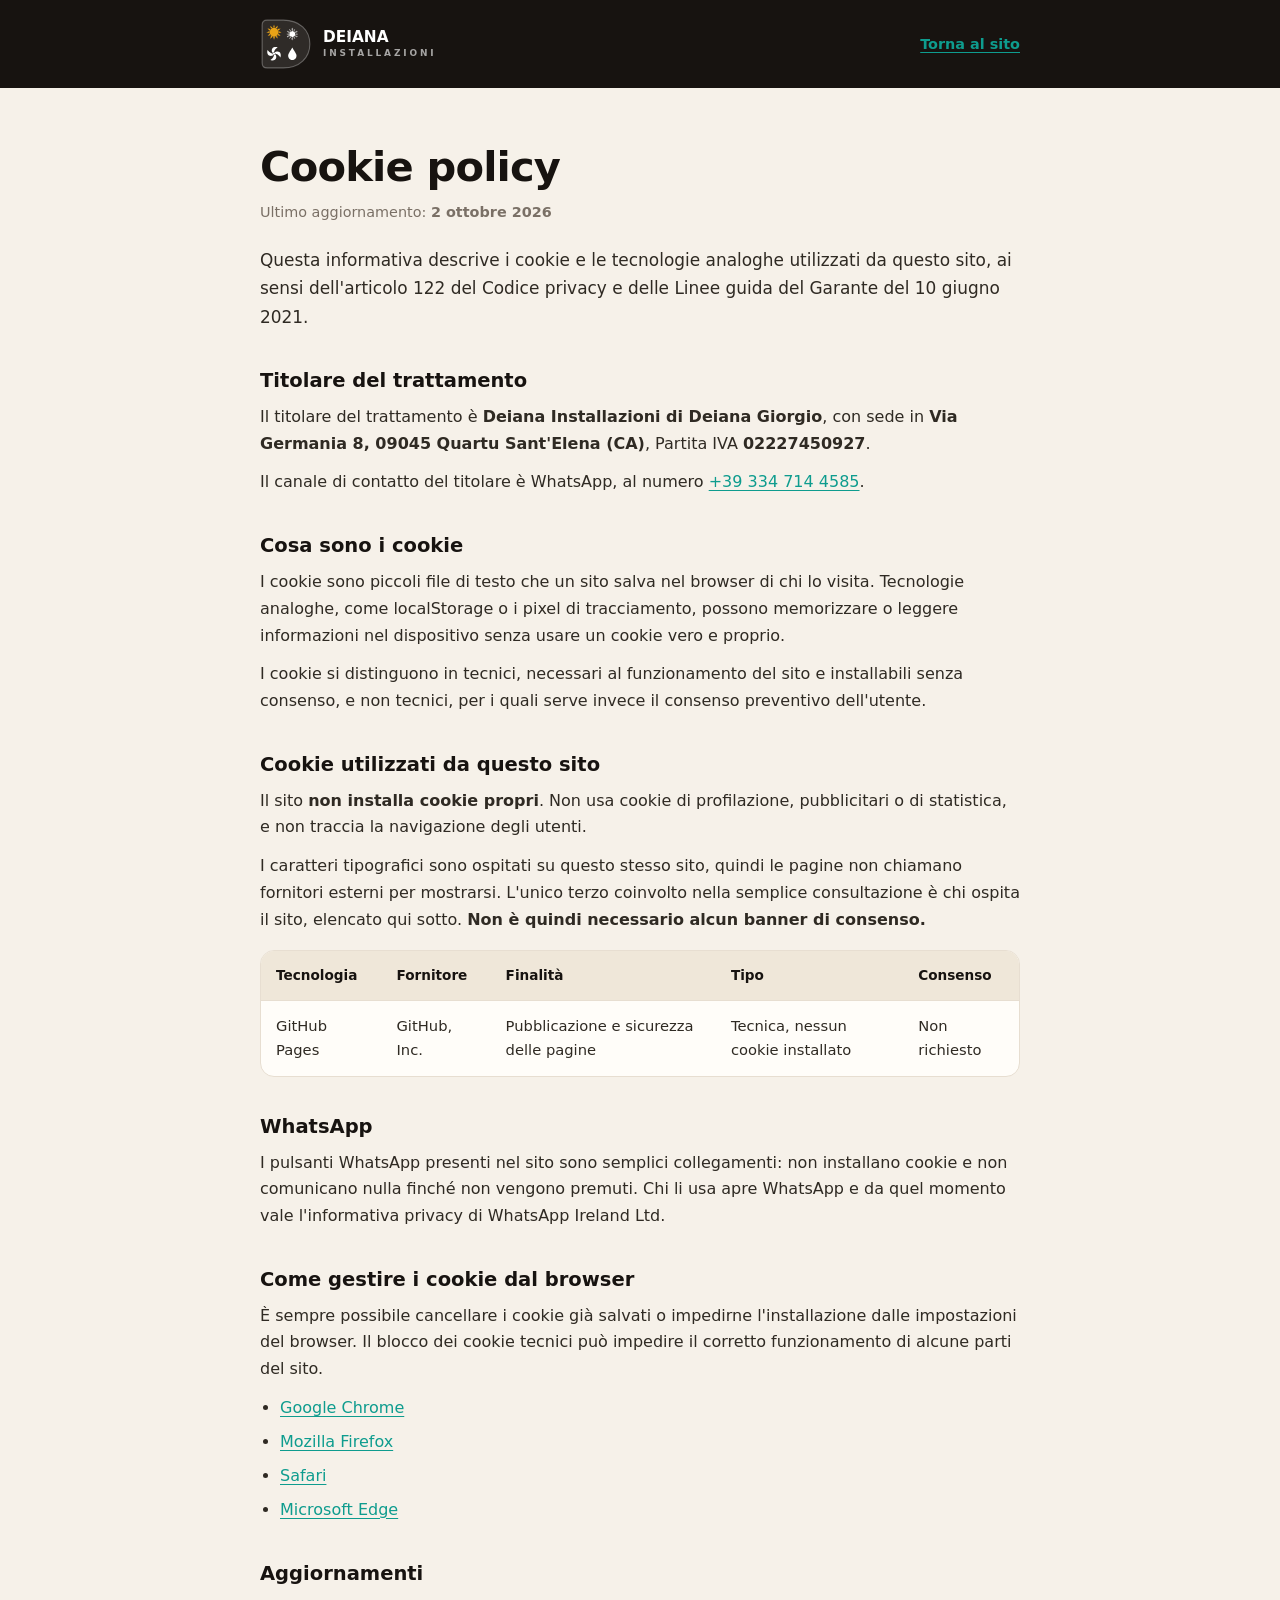
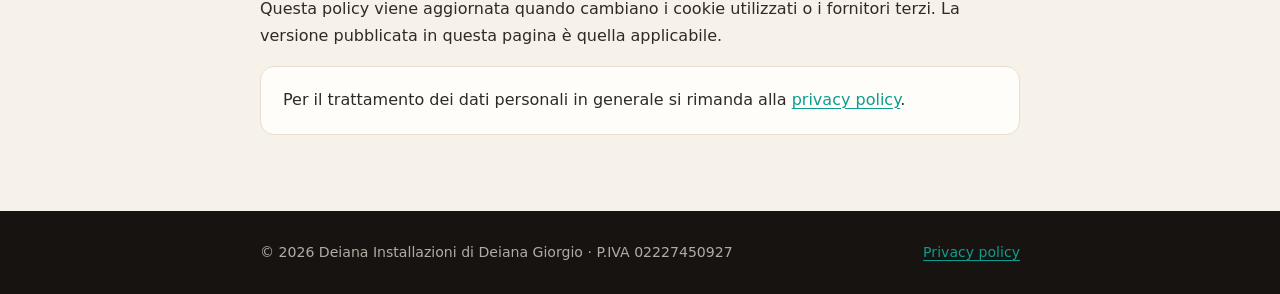
==== commit c36fd244: "Add files via upload" ====
--- a/cookie-policy.html
+++ b/cookie-policy.html
@@ -1,93 +1,93 @@
-<!doctype html>
-<html lang="it">
-<head>
-<meta charset="utf-8" />
-<meta name="viewport" content="width=device-width, initial-scale=1" />
-<meta name="robots" content="index, follow" />
-<title>Cookie policy · Deiana Installazioni</title>
-<meta name="description" content="Informazioni sui cookie e sulle tecnologie analoghe utilizzate dal sito di Deiana Installazioni." />
-<link rel="stylesheet" href="assets/fonts.css">
-<link rel="icon" href="assets/favicon.ico" sizes="any" />
-<link rel="icon" type="image/svg+xml" href="assets/favicon.svg" />
-<link rel="apple-touch-icon" href="assets/apple-touch-icon.png" />
-<link rel="manifest" href="site.webmanifest" />
-<link rel="stylesheet" href="_legal.css">
-</head>
-<body><svg width="0" height="0" style="position:absolute" aria-hidden="true"><defs><g id="marchio"><g transform="translate(23.91 23.76) scale(0.1017)" fill="#E8A317" fill-rule="evenodd"><path d="M 911 509 C 916 511 936 513 943 514 C 1008 523 1074 521 1139 508 C 1149 520 1165 534 1176 545 C 1238 599 1312 638 1392 658 C 1410 753 1473 841 1539 908 C 1522 977 1524 1073 1539 1142 C 1474 1206 1412 1300 1387 1388 C 1299 1411 1220 1462 1154 1523 C 1150 1527 1143 1538 1138 1539 C 1063 1523 981 1520 907 1539 C 835 1462 766 1416 662 1392 C 659 1377 650 1354 644 1339 C 614 1262 568 1200 509 1142 C 522 1064 524 984 509 906 C 585 833 628 757 661 658 C 734 637 801 602 860 554 C 876 541 894 522 910 510 L 911 509 z"/><path d="M 1007 610 C 1236 600 1429 778 1438 1007 C 1448 1236 1269 1429 1040 1438 C 812 1447 619 1269 610 1040 C 600 812 778 619 1007 610 z"/><path d="M 1456 276 C 1456 280 1450 302 1449 307 L 1433 376 L 1391 547 C 1386 569 1381 593 1375 615 C 1334 603 1289 579 1254 556 C 1233 542 1214 529 1196 512 C 1236 471 1290 425 1332 386 C 1359 362 1386 337 1414 313 C 1427 301 1442 287 1456 276 z"/><path d="M 675 1434 C 748 1458 800 1486 856 1540 C 839 1556 812 1577 794 1593 C 760 1623 726 1653 692 1683 C 662 1710 625 1744 594 1770 L 675 1434 z"/><path d="M 1765 595 L 1767 595 L 1767 596 C 1764 602 1748 620 1742 626 C 1724 647 1705 668 1686 689 L 1594 792 C 1576 812 1558 834 1539 853 C 1523 836 1508 817 1495 797 C 1474 765 1444 711 1434 674 C 1448 669 1467 665 1482 662 C 1506 656 1529 650 1553 645 C 1624 628 1694 611 1765 595 z"/><path d="M 596 279 C 606 284 651 327 663 338 L 854 511 C 832 528 818 540 795 555 C 759 580 714 603 673 615 C 668 597 664 575 660 556 L 635 447 C 622 391 608 334 596 279 z"/><path d="M 1538 1198 C 1541 1200 1554 1214 1557 1217 C 1572 1233 1587 1250 1602 1266 C 1659 1329 1718 1392 1774 1455 C 1746 1449 1718 1442 1690 1436 L 1432 1373 C 1454 1314 1496 1245 1538 1198 z"/><path d="M 1369 1433 L 1370 1434 C 1374 1440 1450 1742 1456 1770 C 1425 1744 1394 1716 1364 1689 C 1344 1670 1321 1651 1301 1633 L 1195 1538 C 1249 1490 1302 1460 1369 1433 z"/><path d="M 509 1198 C 509 1198 509 1198 510 1198 C 549 1236 602 1326 614 1374 C 531 1392 449 1414 366 1433 C 337 1440 307 1448 278 1454 C 339 1384 403 1315 465 1246 C 479 1230 494 1213 509 1198 z"/><path d="M 280 595 C 302 599 325 606 346 611 L 459 638 C 509 650 567 661 616 675 C 602 713 577 758 556 792 C 541 814 525 834 508 853 C 447 781 382 712 320 641 C 307 626 292 611 280 595 z"/><path d="M 471 926 C 478 927 483 1016 483 1027 C 483 1058 479 1089 474 1120 L 242 1049 C 214 1040 186 1032 158 1024 C 171 1019 190 1014 203 1010 C 228 1002 254 995 279 987 C 322 973 366 959 409 946 C 429 940 451 932 471 926 z"/><path d="M 1576 926 C 1612 939 1657 952 1694 963 C 1759 984 1824 1004 1889 1023 C 1863 1032 1834 1041 1807 1049 C 1730 1072 1652 1096 1574 1119 C 1562 1054 1561 990 1576 926 z"/><path d="M 1023 160 C 1028 164 1111 447 1119 474 C 1089 480 1056 482 1026 483 C 993 483 960 480 928 473 C 946 418 963 358 980 302 L 1023 160 z"/><path d="M 1001 1564 C 1033 1561 1086 1568 1117 1574 L 1029 1874 L 1024 1891 C 1018 1873 1012 1851 1007 1833 L 981 1747 C 964 1691 944 1630 928 1573 C 953 1570 976 1566 1001 1564 z"/></g><g transform="translate(290.79 35.52) scale(0.0905)" fill="#FFFFFF" fill-rule="evenodd"><path d="M 1017 51 C 1018 51 1020 51 1022 51 C 1048 50 1045 73 1046 92 C 1046 99 1046 106 1046 113 C 1046 141 1046 170 1045 198 L 1097 158 C 1107 149 1117 141 1129 134 C 1148 121 1169 146 1155 162 C 1148 171 1132 181 1122 189 C 1097 208 1071 228 1046 248 C 1047 269 1046 291 1046 312 C 1074 289 1104 266 1133 245 C 1151 231 1174 257 1157 274 C 1145 285 1132 295 1120 305 C 1095 325 1071 344 1046 364 L 1046 425 C 1066 409 1085 394 1104 378 C 1114 371 1134 352 1147 352 C 1162 353 1169 374 1158 386 C 1146 398 1133 407 1120 418 C 1096 438 1072 457 1047 476 C 1046 496 1046 537 1047 556 C 1061 566 1090 582 1106 591 C 1141 610 1176 629 1210 648 C 1224 624 1238 600 1252 576 L 1234 486 C 1231 471 1228 456 1225 440 C 1222 417 1255 410 1263 432 C 1267 444 1269 457 1272 470 L 1283 525 C 1303 488 1326 451 1346 414 C 1339 408 1307 390 1306 382 C 1304 347 1350 384 1362 390 C 1371 377 1379 362 1389 347 C 1379 326 1376 306 1393 287 C 1403 277 1416 271 1430 271 C 1475 271 1497 323 1466 356 C 1454 369 1436 370 1420 370 C 1415 381 1403 400 1396 411 C 1409 420 1434 432 1440 445 C 1444 454 1430 464 1423 460 C 1409 453 1396 444 1382 436 C 1363 468 1339 508 1322 542 C 1340 537 1361 533 1379 529 C 1396 528 1428 510 1437 533 C 1447 562 1407 564 1388 568 C 1370 572 1352 576 1333 580 C 1323 582 1308 585 1299 588 L 1297 589 C 1282 616 1266 644 1251 672 C 1293 693 1334 717 1377 737 C 1397 747 1417 758 1438 766 C 1449 762 1461 754 1472 748 C 1473 744 1474 739 1475 735 C 1481 708 1488 681 1494 654 C 1498 639 1501 624 1506 609 C 1510 598 1527 596 1535 603 C 1539 607 1542 612 1542 618 C 1541 631 1537 644 1534 657 L 1518 725 L 1576 694 C 1582 665 1589 636 1596 606 C 1599 590 1602 572 1608 557 C 1614 537 1647 544 1643 566 C 1641 578 1639 589 1636 601 L 1622 666 C 1632 661 1670 640 1678 633 C 1690 593 1694 547 1707 506 C 1712 488 1746 492 1743 513 C 1741 526 1739 537 1736 549 C 1731 570 1726 591 1721 611 C 1748 596 1776 581 1803 565 C 1813 560 1836 547 1845 544 L 1846 544 C 1866 548 1875 566 1857 579 C 1845 588 1828 596 1814 604 L 1742 645 C 1771 658 1805 667 1835 683 C 1851 692 1854 701 1844 718 C 1839 721 1833 724 1826 721 C 1810 715 1795 707 1779 701 C 1765 695 1751 690 1737 684 C 1724 680 1710 675 1698 669 C 1679 680 1660 692 1640 702 C 1657 710 1674 714 1692 721 C 1705 726 1750 737 1755 750 C 1760 762 1750 773 1737 777 C 1723 774 1704 766 1690 761 C 1659 750 1628 739 1597 728 C 1577 739 1557 752 1536 762 C 1553 768 1571 774 1588 780 C 1603 785 1621 791 1635 798 C 1654 808 1644 826 1627 833 C 1595 824 1563 810 1531 800 C 1520 796 1509 793 1498 789 C 1482 797 1466 802 1465 823 C 1464 842 1465 862 1465 881 L 1465 1001 L 1560 1001 C 1574 984 1594 966 1610 950 C 1626 934 1642 918 1658 903 C 1664 897 1676 897 1682 903 C 1701 921 1676 938 1665 950 C 1648 968 1629 984 1613 1002 C 1647 999 1700 1001 1735 1001 C 1735 990 1732 956 1742 948 C 1750 942 1759 948 1765 955 C 1766 970 1765 986 1765 1001 L 1793 1001 C 1804 984 1812 976 1833 974 C 1887 968 1910 1041 1863 1068 C 1838 1082 1806 1072 1793 1047 L 1766 1046 C 1766 1055 1769 1093 1762 1097 C 1728 1119 1735 1064 1735 1047 C 1695 1047 1654 1047 1614 1046 C 1636 1070 1665 1091 1685 1118 C 1688 1121 1689 1124 1689 1128 C 1689 1134 1686 1139 1682 1142 C 1678 1146 1673 1147 1667 1147 C 1659 1146 1651 1137 1645 1131 C 1617 1102 1586 1076 1559 1046 C 1528 1047 1496 1047 1465 1047 L 1465 1157 C 1465 1179 1463 1212 1467 1233 C 1469 1244 1492 1254 1502 1259 C 1542 1247 1581 1227 1621 1217 C 1642 1214 1653 1244 1631 1252 C 1601 1264 1570 1276 1540 1285 C 1560 1296 1580 1307 1599 1318 C 1604 1317 1609 1315 1614 1313 C 1654 1299 1694 1282 1734 1269 C 1743 1272 1749 1275 1753 1284 C 1760 1300 1740 1307 1728 1311 C 1700 1322 1670 1332 1642 1344 C 1658 1353 1682 1368 1698 1378 C 1707 1374 1716 1370 1725 1367 C 1759 1354 1794 1339 1828 1328 C 1842 1324 1860 1353 1836 1364 C 1817 1373 1797 1380 1777 1387 C 1764 1391 1752 1398 1739 1401 C 1766 1417 1794 1430 1821 1446 C 1836 1454 1876 1469 1866 1491 C 1863 1496 1859 1499 1854 1501 C 1848 1503 1843 1501 1838 1499 C 1824 1491 1809 1483 1795 1475 C 1772 1462 1748 1450 1725 1438 C 1728 1454 1747 1538 1744 1547 C 1742 1554 1736 1558 1730 1562 C 1721 1561 1712 1561 1709 1551 C 1705 1542 1704 1532 1702 1522 C 1698 1503 1694 1483 1690 1463 C 1688 1450 1684 1422 1680 1411 C 1660 1402 1640 1390 1621 1378 C 1623 1386 1625 1400 1627 1408 C 1632 1432 1637 1456 1641 1481 C 1638 1489 1634 1494 1625 1497 C 1603 1504 1601 1478 1598 1464 C 1591 1428 1585 1391 1575 1356 C 1557 1345 1536 1334 1518 1323 C 1524 1344 1528 1367 1533 1389 C 1535 1400 1545 1433 1542 1442 C 1540 1447 1535 1451 1530 1453 C 1525 1455 1520 1454 1516 1452 C 1503 1445 1500 1417 1497 1404 L 1483 1340 C 1480 1329 1478 1314 1474 1304 L 1474 1302 C 1457 1294 1445 1279 1426 1287 C 1408 1296 1390 1306 1372 1316 C 1334 1338 1291 1356 1253 1380 C 1266 1405 1280 1429 1295 1453 C 1332 1460 1371 1475 1408 1483 C 1415 1484 1427 1487 1432 1493 C 1435 1498 1437 1503 1436 1509 C 1435 1514 1432 1519 1428 1522 C 1426 1524 1420 1526 1417 1526 C 1385 1522 1353 1506 1321 1502 C 1341 1538 1362 1576 1383 1612 C 1396 1605 1411 1594 1425 1590 C 1433 1586 1444 1597 1441 1605 C 1436 1618 1408 1631 1396 1638 C 1406 1653 1412 1664 1420 1680 C 1432 1677 1441 1678 1453 1683 C 1466 1689 1475 1700 1479 1714 C 1483 1727 1482 1741 1475 1753 C 1469 1765 1459 1773 1446 1777 C 1405 1789 1364 1747 1387 1705 C 1380 1691 1369 1671 1361 1658 C 1350 1663 1321 1684 1314 1682 C 1275 1666 1342 1636 1346 1634 C 1331 1601 1302 1556 1283 1522 C 1279 1551 1272 1583 1267 1612 C 1263 1632 1237 1638 1226 1614 C 1227 1603 1233 1573 1235 1560 C 1240 1530 1245 1500 1250 1469 C 1239 1448 1223 1423 1211 1401 C 1201 1405 1167 1424 1156 1431 C 1120 1451 1082 1470 1047 1491 C 1047 1513 1046 1548 1048 1569 C 1057 1579 1072 1590 1083 1598 L 1130 1637 C 1144 1648 1174 1666 1158 1687 C 1156 1691 1151 1693 1146 1694 C 1134 1695 1117 1678 1108 1670 C 1087 1654 1067 1637 1047 1620 C 1046 1641 1046 1663 1046 1684 C 1078 1706 1109 1737 1141 1760 C 1149 1766 1161 1775 1163 1786 C 1164 1794 1159 1801 1152 1805 C 1139 1812 1128 1802 1119 1794 C 1096 1774 1070 1756 1046 1736 C 1047 1756 1046 1779 1046 1799 C 1067 1815 1088 1833 1109 1849 C 1124 1860 1139 1872 1154 1885 C 1160 1892 1162 1903 1156 1910 C 1140 1932 1116 1906 1101 1894 L 1046 1850 L 1046 1929 C 1046 1938 1046 1948 1046 1957 C 1046 1976 1048 1991 1026 1994 C 1014 1994 1010 1990 1004 1980 C 1002 1942 1004 1888 1004 1848 C 997 1853 985 1863 978 1869 C 966 1878 954 1888 943 1897 C 934 1904 920 1918 909 1918 C 892 1917 885 1896 897 1885 C 907 1874 920 1865 931 1855 C 955 1836 979 1817 1004 1798 C 1004 1778 1004 1753 1003 1734 C 980 1755 953 1774 928 1795 C 922 1800 914 1807 905 1808 C 891 1809 880 1786 890 1776 C 924 1743 966 1714 1003 1683 C 1003 1661 1003 1640 1003 1619 C 985 1635 966 1650 947 1666 C 936 1675 925 1684 913 1693 C 893 1706 872 1679 885 1664 C 895 1653 911 1643 923 1633 C 949 1611 978 1591 1003 1568 L 1003 1492 C 981 1479 959 1468 937 1456 C 904 1436 869 1419 835 1400 C 823 1424 808 1449 794 1473 C 800 1499 806 1525 812 1552 C 814 1563 824 1600 825 1610 C 825 1614 824 1618 822 1621 C 814 1634 790 1633 786 1616 C 782 1603 780 1589 777 1575 C 773 1558 767 1541 764 1524 C 742 1558 724 1596 701 1632 C 712 1639 744 1656 744 1666 C 745 1706 694 1662 686 1657 C 680 1669 670 1686 663 1697 L 664 1699 C 695 1757 624 1805 581 1765 C 571 1756 565 1743 565 1729 C 565 1716 572 1698 581 1689 C 596 1676 610 1674 629 1675 C 634 1660 641 1650 649 1637 C 641 1631 609 1614 609 1606 C 606 1567 649 1601 664 1610 C 684 1578 706 1537 725 1504 C 697 1512 664 1520 635 1527 C 625 1529 618 1522 614 1512 C 611 1502 617 1494 627 1489 C 642 1484 658 1481 674 1477 C 700 1470 726 1463 752 1456 C 764 1434 785 1400 794 1379 C 738 1345 667 1314 610 1280 C 598 1287 586 1293 574 1300 C 562 1343 555 1390 544 1434 C 540 1452 514 1456 504 1431 C 506 1425 507 1419 508 1412 C 516 1383 521 1353 528 1324 C 509 1334 493 1346 471 1356 C 468 1366 465 1384 463 1395 L 450 1461 C 448 1471 446 1482 443 1491 C 438 1505 417 1508 409 1495 C 402 1484 408 1467 410 1455 C 415 1431 420 1406 426 1382 C 413 1391 381 1408 367 1415 C 364 1424 362 1439 360 1448 L 349 1508 C 347 1520 346 1532 342 1544 C 338 1559 315 1560 307 1548 C 302 1541 305 1532 306 1524 C 311 1496 316 1468 322 1439 C 314 1443 298 1453 289 1458 C 272 1467 255 1477 237 1486 C 222 1494 196 1513 185 1490 C 176 1472 197 1462 209 1456 C 242 1439 274 1420 307 1402 C 275 1391 242 1377 211 1364 C 204 1361 198 1349 201 1342 C 212 1317 237 1334 254 1340 C 286 1352 318 1366 350 1377 L 406 1346 C 386 1337 304 1310 296 1296 C 294 1292 292 1288 294 1283 C 295 1278 300 1274 304 1272 C 308 1270 313 1269 317 1270 C 327 1271 356 1284 366 1288 C 394 1299 420 1310 448 1320 C 467 1311 487 1298 506 1288 C 482 1278 456 1268 431 1258 C 422 1255 414 1252 406 1247 C 406 1246 405 1246 405 1245 C 399 1234 402 1222 413 1217 C 423 1213 435 1218 444 1222 C 478 1236 513 1246 545 1260 L 583 1240 C 584 1176 583 1109 583 1046 C 559 1046 534 1046 509 1046 C 502 1046 495 1046 488 1046 L 483 1051 C 460 1075 437 1098 414 1121 C 407 1128 397 1139 390 1145 C 376 1155 357 1145 358 1127 C 359 1118 366 1112 372 1106 C 393 1086 413 1065 434 1045 L 313 1046 C 312 1059 320 1102 298 1101 C 276 1099 285 1066 284 1048 L 283 1046 C 274 1046 264 1046 255 1046 C 250 1054 245 1061 237 1066 C 198 1092 149 1056 160 1012 C 163 999 172 988 183 982 C 209 966 239 975 254 1002 L 284 1002 C 284 993 281 955 288 951 C 320 930 312 986 312 1002 C 353 1001 393 1001 434 1002 C 421 984 360 936 358 920 C 358 916 359 911 362 907 C 366 903 372 900 378 899 C 381 899 385 900 388 902 C 400 910 410 923 420 932 C 443 956 466 980 490 1001 C 518 1000 555 1001 583 1001 C 583 938 585 871 583 808 C 572 802 561 795 549 789 C 511 804 467 820 427 831 C 408 836 394 807 414 796 C 424 791 435 788 446 784 C 466 777 486 770 506 764 C 487 752 466 742 446 730 C 424 739 402 746 378 754 C 362 760 326 777 309 777 C 300 776 291 761 296 750 C 303 737 322 734 335 729 C 357 720 380 713 402 704 C 388 696 358 681 346 672 L 273 701 C 258 706 243 713 228 718 C 214 722 198 708 204 694 C 210 680 229 676 242 670 C 262 662 284 655 304 647 C 296 642 283 634 275 630 L 219 597 C 209 591 200 586 190 579 C 172 566 188 538 207 544 C 217 548 234 559 244 565 L 326 612 C 317 580 310 545 302 513 C 301 511 302 507 303 505 C 305 500 308 496 313 494 C 318 492 326 493 331 495 C 342 500 344 524 347 535 L 361 590 C 364 603 368 622 372 634 L 373 636 C 388 647 409 657 425 668 C 421 651 416 630 412 612 C 408 595 390 556 414 548 C 422 544 436 548 439 557 C 450 601 462 647 472 692 C 483 700 520 722 532 728 C 524 704 518 680 512 656 C 510 647 504 625 503 617 C 503 614 504 612 505 609 C 511 595 534 592 540 608 C 556 653 562 703 577 747 L 578 749 C 588 756 602 764 612 770 C 633 757 654 747 675 735 C 715 713 757 693 796 669 C 784 643 766 619 754 594 C 725 586 694 579 665 570 C 650 566 635 563 621 556 C 613 552 611 540 614 533 C 616 528 619 524 624 522 C 635 517 662 528 674 531 C 692 536 710 540 727 546 C 709 512 684 473 664 438 C 654 446 619 472 608 459 C 592 439 636 419 648 412 C 641 398 631 384 624 370 C 599 373 576 362 567 337 C 562 323 563 308 570 295 C 576 282 587 273 600 269 C 614 265 628 266 640 273 C 669 288 676 319 661 347 C 670 362 678 374 686 390 C 698 383 720 369 732 365 C 777 378 716 408 702 416 L 763 522 C 765 506 781 435 787 423 L 788 422 C 803 412 821 418 819 438 C 817 459 812 480 808 502 L 794 576 C 809 598 823 624 836 647 C 867 634 909 607 940 591 C 951 585 996 560 1003 554 C 1003 528 1003 502 1002 477 C 996 470 985 462 978 456 L 927 416 C 916 408 905 399 896 390 C 888 382 889 377 889 368 C 890 365 892 363 893 361 C 908 342 935 370 948 381 C 966 396 985 410 1003 424 L 1003 362 C 968 333 927 307 894 275 C 879 261 897 234 914 244 C 923 249 936 259 944 266 C 964 281 984 296 1003 312 L 1003 250 C 980 229 952 210 928 190 C 917 182 907 175 897 166 C 879 148 900 122 920 135 C 930 141 938 148 947 155 C 966 169 985 184 1003 199 L 1003 116 C 1003 100 1003 80 1005 64 C 1006 58 1012 54 1017 51 z"/></g><g transform="translate(32.81 288.37) scale(0.0934)" fill="#FFFFFF" fill-rule="evenodd"><path d="M 1021 125 C 1024 127 1059 196 1065 206 C 1088 248 1113 290 1138 331 C 1192 418 1247 504 1302 589 C 1414 763 1534 950 1592 1149 C 1606 1196 1619 1258 1619 1308 C 1619 1467 1561 1629 1449 1743 C 1338 1857 1186 1922 1027 1923 C 922 1924 828 1900 736 1850 C 594 1773 501 1646 455 1493 C 424 1392 420 1285 443 1182 C 471 1055 545 914 611 801 C 658 720 707 641 759 563 C 800 500 840 437 880 374 C 884 367 888 360 892 354 C 929 292 966 230 1000 166 C 1007 152 1013 138 1021 125 z"/><path d="M 1299 1744 L 1299 1744 C 1298 1747 1290 1753 1287 1755 L 1286 1754 C 1287 1750 1295 1746 1299 1744 z"/></g><g transform="translate(280.44 279.76) scale(0.1011)" fill="#FFFFFF" fill-rule="evenodd"><path d="M 1446 726 C 1448 725 1450 725 1453 725 C 1571 724 1671 768 1755 850 C 1784 878 1809 910 1828 946 C 1834 957 1839 968 1844 980 C 1906 1129 1915 1303 1867 1457 C 1864 1466 1858 1483 1853 1489 C 1849 1493 1844 1494 1838 1494 C 1833 1494 1828 1490 1825 1486 C 1814 1470 1805 1452 1794 1435 C 1772 1400 1747 1366 1719 1334 C 1693 1304 1664 1272 1634 1246 C 1518 1144 1354 1049 1199 1029 C 1199 970 1170 913 1121 880 C 1116 876 1110 873 1104 869 C 1117 857 1127 847 1141 836 C 1208 780 1296 746 1381 731 C 1401 727 1426 726 1446 726 z"/><path d="M 1178 1108 C 1192 1119 1214 1145 1224 1160 C 1299 1263 1334 1400 1315 1526 C 1298 1640 1241 1736 1148 1805 C 1027 1894 850 1916 704 1893 C 680 1889 572 1865 556 1848 C 553 1844 552 1839 552 1834 C 552 1829 555 1826 559 1823 C 575 1811 596 1802 613 1791 C 653 1766 693 1739 728 1708 C 863 1593 1011 1380 1025 1199 C 1092 1198 1144 1164 1178 1108 z"/><path d="M 202 556 C 211 556 219 557 224 566 C 240 595 255 625 275 652 C 400 828 630 996 847 1014 C 847 1030 849 1046 852 1062 C 865 1114 895 1151 941 1178 C 904 1218 877 1238 829 1264 C 717 1323 585 1339 463 1302 C 358 1269 269 1196 217 1098 C 137 945 134 745 185 583 C 188 571 191 562 202 556 z"/><path d="M 1212 147 C 1224 147 1235 147 1246 147 C 1317 149 1388 162 1454 186 C 1467 191 1495 198 1494 216 C 1493 220 1489 226 1485 228 C 1469 238 1451 246 1435 257 C 1402 278 1369 301 1338 325 C 1189 442 1046 658 1024 849 C 995 849 972 855 947 868 C 910 888 897 901 872 935 C 867 929 858 922 853 916 C 843 907 834 897 826 886 C 766 810 734 703 728 607 C 722 489 769 379 846 292 C 938 189 1078 154 1212 147 z"/><path d="M 1009 882 C 1088 874 1158 932 1166 1010 C 1174 1089 1116 1159 1038 1167 C 959 1175 889 1117 881 1038 C 873 960 931 890 1009 882 z"/></g></g></defs></svg>
-
-<div class="top"><div class="wrap topin">
-  <a class="brand" href="index.html">
-    <svg class="logo" viewBox="0 0 512 512" fill="none"><rect x="21" y="21" width="470" height="470" rx="128" fill="rgba(255,255,255,.1)" stroke="rgba(255,255,255,.3)" stroke-width="10.7"/><use href="#marchio"/></svg>
-    <div class="bt">DEIANA<br><small>INSTALLAZIONI</small></div>
-  </a>
-  <a class="back" href="index.html">Torna al sito</a>
-</div></div>
-
-<main><div class="wrap">
-
-  <h1>Cookie policy</h1>
-  <p class="upd">Ultimo aggiornamento: <strong>2 ottobre 2026</strong></p>
-
-  <p class="intro">Questa informativa descrive i cookie e le tecnologie analoghe utilizzati da questo sito, ai sensi dell'articolo 122 del Codice privacy e delle Linee guida del Garante del 10 giugno 2021.</p>
-
-  <section>
-    <h2>Titolare del trattamento</h2>
-    <p>Il titolare del trattamento è <strong>Deiana Installazioni di Deiana Giorgio</strong>, con sede in <strong>Via Germania 8, 09045 Quartu Sant'Elena (CA)</strong>, Partita IVA <strong>02227450927</strong>.</p>
-    <p>Il canale di contatto del titolare è WhatsApp, al numero <a href="https://wa.me/393347144585" target="_blank" rel="noopener">+39 334 714 4585</a>.</p>
-  </section>
-
-  <section>
-    <h2>Cosa sono i cookie</h2>
-    <p>I cookie sono piccoli file di testo che un sito salva nel browser di chi lo visita. Tecnologie analoghe, come localStorage o i pixel di tracciamento, possono memorizzare o leggere informazioni nel dispositivo senza usare un cookie vero e proprio.</p>
-    <p>I cookie si distinguono in tecnici, necessari al funzionamento del sito e installabili senza consenso, e non tecnici, per i quali serve invece il consenso preventivo dell'utente.</p>
-  </section>
-
-  <section>
-    <h2>Cookie utilizzati da questo sito</h2>
-    <p>Il sito <strong>non installa cookie propri</strong>. Non usa cookie di profilazione, pubblicitari o di statistica, e non traccia la navigazione degli utenti.</p>
-    <p>I caratteri tipografici sono ospitati su questo stesso sito, quindi le pagine non chiamano fornitori esterni per mostrarsi. L'unico terzo coinvolto nella semplice consultazione è chi ospita il sito, elencato qui sotto. <strong>Non è quindi necessario alcun banner di consenso.</strong></p>
-    <div class="tw"><table>
-      <thead><tr><th scope="col">Tecnologia</th><th scope="col">Fornitore</th><th scope="col">Finalità</th><th scope="col">Tipo</th><th scope="col">Consenso</th></tr></thead>
-      <tbody>
-        <tr>
-          <td>GitHub Pages</td><td>GitHub, Inc.</td>
-          <td>Pubblicazione e sicurezza delle pagine</td>
-          <td>Tecnica, nessun cookie installato</td>
-          <td>Non richiesto</td>
-        </tr>
-      </tbody>
-    </table></div>
-  </section>
-
-  <section>
-    <h2>WhatsApp</h2>
-    <p>I pulsanti WhatsApp presenti nel sito sono semplici collegamenti: non installano cookie e non comunicano nulla finché non vengono premuti. Chi li usa apre WhatsApp e da quel momento vale l'informativa privacy di WhatsApp Ireland Ltd.</p>
-  </section>
-
-  <section>
-    <h2>Come gestire i cookie dal browser</h2>
-    <p>È sempre possibile cancellare i cookie già salvati o impedirne l'installazione dalle impostazioni del browser. Il blocco dei cookie tecnici può impedire il corretto funzionamento di alcune parti del sito.</p>
-    <ul>
-      <li><a href="https://support.google.com/chrome/answer/95647" target="_blank" rel="noopener">Google Chrome</a></li>
-      <li><a href="https://support.mozilla.org/it/kb/protezione-antitracciamento-avanzata-firefox-desktop" target="_blank" rel="noopener">Mozilla Firefox</a></li>
-      <li><a href="https://support.apple.com/it-it/guide/safari/sfri11471/mac" target="_blank" rel="noopener">Safari</a></li>
-      <li><a href="https://support.microsoft.com/it-it/microsoft-edge" target="_blank" rel="noopener">Microsoft Edge</a></li>
-    </ul>
-  </section>
-
-  <section>
-    <h2>Aggiornamenti</h2>
-    <p>Questa policy viene aggiornata quando cambiano i cookie utilizzati o i fornitori terzi. La versione pubblicata in questa pagina è quella applicabile.</p>
-  </section>
-
-  <div class="box"><p>Per il trattamento dei dati personali in generale si rimanda alla <a href="privacy-policy.html">privacy policy</a>.</p></div>
-
-</div></main>
-
-<footer><div class="wrap fin">
-  <span>© 2026 Deiana Installazioni di Deiana Giorgio · P.IVA 02227450927</span>
-  <span><a href="privacy-policy.html">Privacy policy</a></span>
-</div></footer>
-
-</body>
-</html>
+<!doctype html>
+<html lang="it">
+<head>
+<meta charset="utf-8" />
+<meta name="viewport" content="width=device-width, initial-scale=1" />
+<meta name="robots" content="index, follow" />
+<title>Cookie policy · Deiana Installazioni</title>
+<meta name="description" content="Informazioni sui cookie e sulle tecnologie analoghe utilizzate dal sito di Deiana Installazioni." />
+<link rel="stylesheet" href="assets/fonts.css">
+<link rel="icon" href="assets/favicon.ico" sizes="any" />
+<link rel="icon" type="image/svg+xml" href="assets/favicon.svg" />
+<link rel="apple-touch-icon" href="assets/apple-touch-icon.png" />
+<link rel="manifest" href="site.webmanifest" />
+<link rel="stylesheet" href="_legal.css">
+</head>
+<body><svg width="0" height="0" style="position:absolute" aria-hidden="true"><defs><g id="marchio"><g transform="translate(49.31 51.14) scale(0.0867)" fill="#E8A317" fill-rule="evenodd"><path d="M 911 509 C 916 511 936 513 943 514 C 1008 523 1074 521 1139 508 C 1149 520 1165 534 1176 545 C 1238 599 1312 638 1392 658 C 1410 753 1473 841 1539 908 C 1522 977 1524 1073 1539 1142 C 1474 1206 1412 1300 1387 1388 C 1299 1411 1220 1462 1154 1523 C 1150 1527 1143 1538 1138 1539 C 1063 1523 981 1520 907 1539 C 835 1462 766 1416 662 1392 C 659 1377 650 1354 644 1339 C 614 1262 568 1200 509 1142 C 522 1064 524 984 509 906 C 585 833 628 757 661 658 C 734 637 801 602 860 554 C 876 541 894 522 910 510 L 911 509 z"/><path d="M 1007 610 C 1236 600 1429 778 1438 1007 C 1448 1236 1269 1429 1040 1438 C 812 1447 619 1269 610 1040 C 600 812 778 619 1007 610 z"/><path d="M 1456 276 C 1456 280 1450 302 1449 307 L 1433 376 L 1391 547 C 1386 569 1381 593 1375 615 C 1334 603 1289 579 1254 556 C 1233 542 1214 529 1196 512 C 1236 471 1290 425 1332 386 C 1359 362 1386 337 1414 313 C 1427 301 1442 287 1456 276 z"/><path d="M 675 1434 C 748 1458 800 1486 856 1540 C 839 1556 812 1577 794 1593 C 760 1623 726 1653 692 1683 C 662 1710 625 1744 594 1770 L 675 1434 z"/><path d="M 1765 595 L 1767 595 L 1767 596 C 1764 602 1748 620 1742 626 C 1724 647 1705 668 1686 689 L 1594 792 C 1576 812 1558 834 1539 853 C 1523 836 1508 817 1495 797 C 1474 765 1444 711 1434 674 C 1448 669 1467 665 1482 662 C 1506 656 1529 650 1553 645 C 1624 628 1694 611 1765 595 z"/><path d="M 596 279 C 606 284 651 327 663 338 L 854 511 C 832 528 818 540 795 555 C 759 580 714 603 673 615 C 668 597 664 575 660 556 L 635 447 C 622 391 608 334 596 279 z"/><path d="M 1538 1198 C 1541 1200 1554 1214 1557 1217 C 1572 1233 1587 1250 1602 1266 C 1659 1329 1718 1392 1774 1455 C 1746 1449 1718 1442 1690 1436 L 1432 1373 C 1454 1314 1496 1245 1538 1198 z"/><path d="M 1369 1433 L 1370 1434 C 1374 1440 1450 1742 1456 1770 C 1425 1744 1394 1716 1364 1689 C 1344 1670 1321 1651 1301 1633 L 1195 1538 C 1249 1490 1302 1460 1369 1433 z"/><path d="M 509 1198 C 509 1198 509 1198 510 1198 C 549 1236 602 1326 614 1374 C 531 1392 449 1414 366 1433 C 337 1440 307 1448 278 1454 C 339 1384 403 1315 465 1246 C 479 1230 494 1213 509 1198 z"/><path d="M 280 595 C 302 599 325 606 346 611 L 459 638 C 509 650 567 661 616 675 C 602 713 577 758 556 792 C 541 814 525 834 508 853 C 447 781 382 712 320 641 C 307 626 292 611 280 595 z"/><path d="M 471 926 C 478 927 483 1016 483 1027 C 483 1058 479 1089 474 1120 L 242 1049 C 214 1040 186 1032 158 1024 C 171 1019 190 1014 203 1010 C 228 1002 254 995 279 987 C 322 973 366 959 409 946 C 429 940 451 932 471 926 z"/><path d="M 1576 926 C 1612 939 1657 952 1694 963 C 1759 984 1824 1004 1889 1023 C 1863 1032 1834 1041 1807 1049 C 1730 1072 1652 1096 1574 1119 C 1562 1054 1561 990 1576 926 z"/><path d="M 1023 160 C 1028 164 1111 447 1119 474 C 1089 480 1056 482 1026 483 C 993 483 960 480 928 473 C 946 418 963 358 980 302 L 1023 160 z"/><path d="M 1001 1564 C 1033 1561 1086 1568 1117 1574 L 1029 1874 L 1024 1891 C 1018 1873 1012 1851 1007 1833 L 981 1747 C 964 1691 944 1630 928 1573 C 953 1570 976 1566 1001 1564 z"/></g><g transform="translate(253.39 93.86) scale(0.0628)" fill="#FFFFFF" fill-rule="evenodd"><path d="M 1017 51 C 1018 51 1020 51 1022 51 C 1048 50 1045 73 1046 92 C 1046 99 1046 106 1046 113 C 1046 141 1046 170 1045 198 L 1097 158 C 1107 149 1117 141 1129 134 C 1148 121 1169 146 1155 162 C 1148 171 1132 181 1122 189 C 1097 208 1071 228 1046 248 C 1047 269 1046 291 1046 312 C 1074 289 1104 266 1133 245 C 1151 231 1174 257 1157 274 C 1145 285 1132 295 1120 305 C 1095 325 1071 344 1046 364 L 1046 425 C 1066 409 1085 394 1104 378 C 1114 371 1134 352 1147 352 C 1162 353 1169 374 1158 386 C 1146 398 1133 407 1120 418 C 1096 438 1072 457 1047 476 C 1046 496 1046 537 1047 556 C 1061 566 1090 582 1106 591 C 1141 610 1176 629 1210 648 C 1224 624 1238 600 1252 576 L 1234 486 C 1231 471 1228 456 1225 440 C 1222 417 1255 410 1263 432 C 1267 444 1269 457 1272 470 L 1283 525 C 1303 488 1326 451 1346 414 C 1339 408 1307 390 1306 382 C 1304 347 1350 384 1362 390 C 1371 377 1379 362 1389 347 C 1379 326 1376 306 1393 287 C 1403 277 1416 271 1430 271 C 1475 271 1497 323 1466 356 C 1454 369 1436 370 1420 370 C 1415 381 1403 400 1396 411 C 1409 420 1434 432 1440 445 C 1444 454 1430 464 1423 460 C 1409 453 1396 444 1382 436 C 1363 468 1339 508 1322 542 C 1340 537 1361 533 1379 529 C 1396 528 1428 510 1437 533 C 1447 562 1407 564 1388 568 C 1370 572 1352 576 1333 580 C 1323 582 1308 585 1299 588 L 1297 589 C 1282 616 1266 644 1251 672 C 1293 693 1334 717 1377 737 C 1397 747 1417 758 1438 766 C 1449 762 1461 754 1472 748 C 1473 744 1474 739 1475 735 C 1481 708 1488 681 1494 654 C 1498 639 1501 624 1506 609 C 1510 598 1527 596 1535 603 C 1539 607 1542 612 1542 618 C 1541 631 1537 644 1534 657 L 1518 725 L 1576 694 C 1582 665 1589 636 1596 606 C 1599 590 1602 572 1608 557 C 1614 537 1647 544 1643 566 C 1641 578 1639 589 1636 601 L 1622 666 C 1632 661 1670 640 1678 633 C 1690 593 1694 547 1707 506 C 1712 488 1746 492 1743 513 C 1741 526 1739 537 1736 549 C 1731 570 1726 591 1721 611 C 1748 596 1776 581 1803 565 C 1813 560 1836 547 1845 544 L 1846 544 C 1866 548 1875 566 1857 579 C 1845 588 1828 596 1814 604 L 1742 645 C 1771 658 1805 667 1835 683 C 1851 692 1854 701 1844 718 C 1839 721 1833 724 1826 721 C 1810 715 1795 707 1779 701 C 1765 695 1751 690 1737 684 C 1724 680 1710 675 1698 669 C 1679 680 1660 692 1640 702 C 1657 710 1674 714 1692 721 C 1705 726 1750 737 1755 750 C 1760 762 1750 773 1737 777 C 1723 774 1704 766 1690 761 C 1659 750 1628 739 1597 728 C 1577 739 1557 752 1536 762 C 1553 768 1571 774 1588 780 C 1603 785 1621 791 1635 798 C 1654 808 1644 826 1627 833 C 1595 824 1563 810 1531 800 C 1520 796 1509 793 1498 789 C 1482 797 1466 802 1465 823 C 1464 842 1465 862 1465 881 L 1465 1001 L 1560 1001 C 1574 984 1594 966 1610 950 C 1626 934 1642 918 1658 903 C 1664 897 1676 897 1682 903 C 1701 921 1676 938 1665 950 C 1648 968 1629 984 1613 1002 C 1647 999 1700 1001 1735 1001 C 1735 990 1732 956 1742 948 C 1750 942 1759 948 1765 955 C 1766 970 1765 986 1765 1001 L 1793 1001 C 1804 984 1812 976 1833 974 C 1887 968 1910 1041 1863 1068 C 1838 1082 1806 1072 1793 1047 L 1766 1046 C 1766 1055 1769 1093 1762 1097 C 1728 1119 1735 1064 1735 1047 C 1695 1047 1654 1047 1614 1046 C 1636 1070 1665 1091 1685 1118 C 1688 1121 1689 1124 1689 1128 C 1689 1134 1686 1139 1682 1142 C 1678 1146 1673 1147 1667 1147 C 1659 1146 1651 1137 1645 1131 C 1617 1102 1586 1076 1559 1046 C 1528 1047 1496 1047 1465 1047 L 1465 1157 C 1465 1179 1463 1212 1467 1233 C 1469 1244 1492 1254 1502 1259 C 1542 1247 1581 1227 1621 1217 C 1642 1214 1653 1244 1631 1252 C 1601 1264 1570 1276 1540 1285 C 1560 1296 1580 1307 1599 1318 C 1604 1317 1609 1315 1614 1313 C 1654 1299 1694 1282 1734 1269 C 1743 1272 1749 1275 1753 1284 C 1760 1300 1740 1307 1728 1311 C 1700 1322 1670 1332 1642 1344 C 1658 1353 1682 1368 1698 1378 C 1707 1374 1716 1370 1725 1367 C 1759 1354 1794 1339 1828 1328 C 1842 1324 1860 1353 1836 1364 C 1817 1373 1797 1380 1777 1387 C 1764 1391 1752 1398 1739 1401 C 1766 1417 1794 1430 1821 1446 C 1836 1454 1876 1469 1866 1491 C 1863 1496 1859 1499 1854 1501 C 1848 1503 1843 1501 1838 1499 C 1824 1491 1809 1483 1795 1475 C 1772 1462 1748 1450 1725 1438 C 1728 1454 1747 1538 1744 1547 C 1742 1554 1736 1558 1730 1562 C 1721 1561 1712 1561 1709 1551 C 1705 1542 1704 1532 1702 1522 C 1698 1503 1694 1483 1690 1463 C 1688 1450 1684 1422 1680 1411 C 1660 1402 1640 1390 1621 1378 C 1623 1386 1625 1400 1627 1408 C 1632 1432 1637 1456 1641 1481 C 1638 1489 1634 1494 1625 1497 C 1603 1504 1601 1478 1598 1464 C 1591 1428 1585 1391 1575 1356 C 1557 1345 1536 1334 1518 1323 C 1524 1344 1528 1367 1533 1389 C 1535 1400 1545 1433 1542 1442 C 1540 1447 1535 1451 1530 1453 C 1525 1455 1520 1454 1516 1452 C 1503 1445 1500 1417 1497 1404 L 1483 1340 C 1480 1329 1478 1314 1474 1304 L 1474 1302 C 1457 1294 1445 1279 1426 1287 C 1408 1296 1390 1306 1372 1316 C 1334 1338 1291 1356 1253 1380 C 1266 1405 1280 1429 1295 1453 C 1332 1460 1371 1475 1408 1483 C 1415 1484 1427 1487 1432 1493 C 1435 1498 1437 1503 1436 1509 C 1435 1514 1432 1519 1428 1522 C 1426 1524 1420 1526 1417 1526 C 1385 1522 1353 1506 1321 1502 C 1341 1538 1362 1576 1383 1612 C 1396 1605 1411 1594 1425 1590 C 1433 1586 1444 1597 1441 1605 C 1436 1618 1408 1631 1396 1638 C 1406 1653 1412 1664 1420 1680 C 1432 1677 1441 1678 1453 1683 C 1466 1689 1475 1700 1479 1714 C 1483 1727 1482 1741 1475 1753 C 1469 1765 1459 1773 1446 1777 C 1405 1789 1364 1747 1387 1705 C 1380 1691 1369 1671 1361 1658 C 1350 1663 1321 1684 1314 1682 C 1275 1666 1342 1636 1346 1634 C 1331 1601 1302 1556 1283 1522 C 1279 1551 1272 1583 1267 1612 C 1263 1632 1237 1638 1226 1614 C 1227 1603 1233 1573 1235 1560 C 1240 1530 1245 1500 1250 1469 C 1239 1448 1223 1423 1211 1401 C 1201 1405 1167 1424 1156 1431 C 1120 1451 1082 1470 1047 1491 C 1047 1513 1046 1548 1048 1569 C 1057 1579 1072 1590 1083 1598 L 1130 1637 C 1144 1648 1174 1666 1158 1687 C 1156 1691 1151 1693 1146 1694 C 1134 1695 1117 1678 1108 1670 C 1087 1654 1067 1637 1047 1620 C 1046 1641 1046 1663 1046 1684 C 1078 1706 1109 1737 1141 1760 C 1149 1766 1161 1775 1163 1786 C 1164 1794 1159 1801 1152 1805 C 1139 1812 1128 1802 1119 1794 C 1096 1774 1070 1756 1046 1736 C 1047 1756 1046 1779 1046 1799 C 1067 1815 1088 1833 1109 1849 C 1124 1860 1139 1872 1154 1885 C 1160 1892 1162 1903 1156 1910 C 1140 1932 1116 1906 1101 1894 L 1046 1850 L 1046 1929 C 1046 1938 1046 1948 1046 1957 C 1046 1976 1048 1991 1026 1994 C 1014 1994 1010 1990 1004 1980 C 1002 1942 1004 1888 1004 1848 C 997 1853 985 1863 978 1869 C 966 1878 954 1888 943 1897 C 934 1904 920 1918 909 1918 C 892 1917 885 1896 897 1885 C 907 1874 920 1865 931 1855 C 955 1836 979 1817 1004 1798 C 1004 1778 1004 1753 1003 1734 C 980 1755 953 1774 928 1795 C 922 1800 914 1807 905 1808 C 891 1809 880 1786 890 1776 C 924 1743 966 1714 1003 1683 C 1003 1661 1003 1640 1003 1619 C 985 1635 966 1650 947 1666 C 936 1675 925 1684 913 1693 C 893 1706 872 1679 885 1664 C 895 1653 911 1643 923 1633 C 949 1611 978 1591 1003 1568 L 1003 1492 C 981 1479 959 1468 937 1456 C 904 1436 869 1419 835 1400 C 823 1424 808 1449 794 1473 C 800 1499 806 1525 812 1552 C 814 1563 824 1600 825 1610 C 825 1614 824 1618 822 1621 C 814 1634 790 1633 786 1616 C 782 1603 780 1589 777 1575 C 773 1558 767 1541 764 1524 C 742 1558 724 1596 701 1632 C 712 1639 744 1656 744 1666 C 745 1706 694 1662 686 1657 C 680 1669 670 1686 663 1697 L 664 1699 C 695 1757 624 1805 581 1765 C 571 1756 565 1743 565 1729 C 565 1716 572 1698 581 1689 C 596 1676 610 1674 629 1675 C 634 1660 641 1650 649 1637 C 641 1631 609 1614 609 1606 C 606 1567 649 1601 664 1610 C 684 1578 706 1537 725 1504 C 697 1512 664 1520 635 1527 C 625 1529 618 1522 614 1512 C 611 1502 617 1494 627 1489 C 642 1484 658 1481 674 1477 C 700 1470 726 1463 752 1456 C 764 1434 785 1400 794 1379 C 738 1345 667 1314 610 1280 C 598 1287 586 1293 574 1300 C 562 1343 555 1390 544 1434 C 540 1452 514 1456 504 1431 C 506 1425 507 1419 508 1412 C 516 1383 521 1353 528 1324 C 509 1334 493 1346 471 1356 C 468 1366 465 1384 463 1395 L 450 1461 C 448 1471 446 1482 443 1491 C 438 1505 417 1508 409 1495 C 402 1484 408 1467 410 1455 C 415 1431 420 1406 426 1382 C 413 1391 381 1408 367 1415 C 364 1424 362 1439 360 1448 L 349 1508 C 347 1520 346 1532 342 1544 C 338 1559 315 1560 307 1548 C 302 1541 305 1532 306 1524 C 311 1496 316 1468 322 1439 C 314 1443 298 1453 289 1458 C 272 1467 255 1477 237 1486 C 222 1494 196 1513 185 1490 C 176 1472 197 1462 209 1456 C 242 1439 274 1420 307 1402 C 275 1391 242 1377 211 1364 C 204 1361 198 1349 201 1342 C 212 1317 237 1334 254 1340 C 286 1352 318 1366 350 1377 L 406 1346 C 386 1337 304 1310 296 1296 C 294 1292 292 1288 294 1283 C 295 1278 300 1274 304 1272 C 308 1270 313 1269 317 1270 C 327 1271 356 1284 366 1288 C 394 1299 420 1310 448 1320 C 467 1311 487 1298 506 1288 C 482 1278 456 1268 431 1258 C 422 1255 414 1252 406 1247 C 406 1246 405 1246 405 1245 C 399 1234 402 1222 413 1217 C 423 1213 435 1218 444 1222 C 478 1236 513 1246 545 1260 L 583 1240 C 584 1176 583 1109 583 1046 C 559 1046 534 1046 509 1046 C 502 1046 495 1046 488 1046 L 483 1051 C 460 1075 437 1098 414 1121 C 407 1128 397 1139 390 1145 C 376 1155 357 1145 358 1127 C 359 1118 366 1112 372 1106 C 393 1086 413 1065 434 1045 L 313 1046 C 312 1059 320 1102 298 1101 C 276 1099 285 1066 284 1048 L 283 1046 C 274 1046 264 1046 255 1046 C 250 1054 245 1061 237 1066 C 198 1092 149 1056 160 1012 C 163 999 172 988 183 982 C 209 966 239 975 254 1002 L 284 1002 C 284 993 281 955 288 951 C 320 930 312 986 312 1002 C 353 1001 393 1001 434 1002 C 421 984 360 936 358 920 C 358 916 359 911 362 907 C 366 903 372 900 378 899 C 381 899 385 900 388 902 C 400 910 410 923 420 932 C 443 956 466 980 490 1001 C 518 1000 555 1001 583 1001 C 583 938 585 871 583 808 C 572 802 561 795 549 789 C 511 804 467 820 427 831 C 408 836 394 807 414 796 C 424 791 435 788 446 784 C 466 777 486 770 506 764 C 487 752 466 742 446 730 C 424 739 402 746 378 754 C 362 760 326 777 309 777 C 300 776 291 761 296 750 C 303 737 322 734 335 729 C 357 720 380 713 402 704 C 388 696 358 681 346 672 L 273 701 C 258 706 243 713 228 718 C 214 722 198 708 204 694 C 210 680 229 676 242 670 C 262 662 284 655 304 647 C 296 642 283 634 275 630 L 219 597 C 209 591 200 586 190 579 C 172 566 188 538 207 544 C 217 548 234 559 244 565 L 326 612 C 317 580 310 545 302 513 C 301 511 302 507 303 505 C 305 500 308 496 313 494 C 318 492 326 493 331 495 C 342 500 344 524 347 535 L 361 590 C 364 603 368 622 372 634 L 373 636 C 388 647 409 657 425 668 C 421 651 416 630 412 612 C 408 595 390 556 414 548 C 422 544 436 548 439 557 C 450 601 462 647 472 692 C 483 700 520 722 532 728 C 524 704 518 680 512 656 C 510 647 504 625 503 617 C 503 614 504 612 505 609 C 511 595 534 592 540 608 C 556 653 562 703 577 747 L 578 749 C 588 756 602 764 612 770 C 633 757 654 747 675 735 C 715 713 757 693 796 669 C 784 643 766 619 754 594 C 725 586 694 579 665 570 C 650 566 635 563 621 556 C 613 552 611 540 614 533 C 616 528 619 524 624 522 C 635 517 662 528 674 531 C 692 536 710 540 727 546 C 709 512 684 473 664 438 C 654 446 619 472 608 459 C 592 439 636 419 648 412 C 641 398 631 384 624 370 C 599 373 576 362 567 337 C 562 323 563 308 570 295 C 576 282 587 273 600 269 C 614 265 628 266 640 273 C 669 288 676 319 661 347 C 670 362 678 374 686 390 C 698 383 720 369 732 365 C 777 378 716 408 702 416 L 763 522 C 765 506 781 435 787 423 L 788 422 C 803 412 821 418 819 438 C 817 459 812 480 808 502 L 794 576 C 809 598 823 624 836 647 C 867 634 909 607 940 591 C 951 585 996 560 1003 554 C 1003 528 1003 502 1002 477 C 996 470 985 462 978 456 L 927 416 C 916 408 905 399 896 390 C 888 382 889 377 889 368 C 890 365 892 363 893 361 C 908 342 935 370 948 381 C 966 396 985 410 1003 424 L 1003 362 C 968 333 927 307 894 275 C 879 261 897 234 914 244 C 923 249 936 259 944 266 C 964 281 984 296 1003 312 L 1003 250 C 980 229 952 210 928 190 C 917 182 907 175 897 166 C 879 148 900 122 920 135 C 930 141 938 148 947 155 C 966 169 985 184 1003 199 L 1003 116 C 1003 100 1003 80 1005 64 C 1006 58 1012 54 1017 51 z"/></g><g transform="translate(59.77 273.23) scale(0.0764)" fill="#FFFFFF" fill-rule="evenodd"><path d="M 1446 726 C 1448 725 1450 725 1453 725 C 1571 724 1671 768 1755 850 C 1784 878 1809 910 1828 946 C 1834 957 1839 968 1844 980 C 1906 1129 1915 1303 1867 1457 C 1864 1466 1858 1483 1853 1489 C 1849 1493 1844 1494 1838 1494 C 1833 1494 1828 1490 1825 1486 C 1814 1470 1805 1452 1794 1435 C 1772 1400 1747 1366 1719 1334 C 1693 1304 1664 1272 1634 1246 C 1518 1144 1354 1049 1199 1029 C 1199 970 1170 913 1121 880 C 1116 876 1110 873 1104 869 C 1117 857 1127 847 1141 836 C 1208 780 1296 746 1381 731 C 1401 727 1426 726 1446 726 z"/><path d="M 1178 1108 C 1192 1119 1214 1145 1224 1160 C 1299 1263 1334 1400 1315 1526 C 1298 1640 1241 1736 1148 1805 C 1027 1894 850 1916 704 1893 C 680 1889 572 1865 556 1848 C 553 1844 552 1839 552 1834 C 552 1829 555 1826 559 1823 C 575 1811 596 1802 613 1791 C 653 1766 693 1739 728 1708 C 863 1593 1011 1380 1025 1199 C 1092 1198 1144 1164 1178 1108 z"/><path d="M 202 556 C 211 556 219 557 224 566 C 240 595 255 625 275 652 C 400 828 630 996 847 1014 C 847 1030 849 1046 852 1062 C 865 1114 895 1151 941 1178 C 904 1218 877 1238 829 1264 C 717 1323 585 1339 463 1302 C 358 1269 269 1196 217 1098 C 137 945 134 745 185 583 C 188 571 191 562 202 556 z"/><path d="M 1212 147 C 1224 147 1235 147 1246 147 C 1317 149 1388 162 1454 186 C 1467 191 1495 198 1494 216 C 1493 220 1489 226 1485 228 C 1469 238 1451 246 1435 257 C 1402 278 1369 301 1338 325 C 1189 442 1046 658 1024 849 C 995 849 972 855 947 868 C 910 888 897 901 872 935 C 867 929 858 922 853 916 C 843 907 834 897 826 886 C 766 810 734 703 728 607 C 722 489 769 379 846 292 C 938 189 1078 154 1212 147 z"/><path d="M 1009 882 C 1088 874 1158 932 1166 1010 C 1174 1089 1116 1159 1038 1167 C 959 1175 889 1117 881 1038 C 873 960 931 890 1009 882 z"/></g><g transform="translate(247.73 281.38) scale(0.0689)" fill="#FFFFFF" fill-rule="evenodd"><path d="M 1021 125 C 1024 127 1059 196 1065 206 C 1088 248 1113 290 1138 331 C 1192 418 1247 504 1302 589 C 1414 763 1534 950 1592 1149 C 1606 1196 1619 1258 1619 1308 C 1619 1467 1561 1629 1449 1743 C 1338 1857 1186 1922 1027 1923 C 922 1924 828 1900 736 1850 C 594 1773 501 1646 455 1493 C 424 1392 420 1285 443 1182 C 471 1055 545 914 611 801 C 658 720 707 641 759 563 C 800 500 840 437 880 374 C 884 367 888 360 892 354 C 929 292 966 230 1000 166 C 1007 152 1013 138 1021 125 z"/><path d="M 1299 1744 L 1299 1744 C 1298 1747 1290 1753 1287 1755 L 1286 1754 C 1287 1750 1295 1746 1299 1744 z"/></g></g></defs></svg>
+
+<div class="top"><div class="wrap topin">
+  <a class="brand" href="index.html">
+    <svg class="logo" viewBox="0 0 512 512" fill="none"><path d="M 70 21 L 230 21 C 390 21 491 120 491 256 C 491 392 390 491 230 491 L 70 491 Q 21 491 21 442 L 21 70 Q 21 21 70 21 Z" fill="rgba(255,255,255,.1)" stroke="rgba(255,255,255,.3)" stroke-width="10.7"/><use href="#marchio"/></svg>
+    <div class="bt">DEIANA<br><small>INSTALLAZIONI</small></div>
+  </a>
+  <a class="back" href="index.html">Torna al sito</a>
+</div></div>
+
+<main><div class="wrap">
+
+  <h1>Cookie policy</h1>
+  <p class="upd">Ultimo aggiornamento: <strong>2 ottobre 2026</strong></p>
+
+  <p class="intro">Questa informativa descrive i cookie e le tecnologie analoghe utilizzati da questo sito, ai sensi dell'articolo 122 del Codice privacy e delle Linee guida del Garante del 10 giugno 2021.</p>
+
+  <section>
+    <h2>Titolare del trattamento</h2>
+    <p>Il titolare del trattamento è <strong>Deiana Installazioni di Deiana Giorgio</strong>, con sede in <strong>Via Germania 8, 09045 Quartu Sant'Elena (CA)</strong>, Partita IVA <strong>02227450927</strong>.</p>
+    <p>Il canale di contatto del titolare è WhatsApp, al numero <a href="https://wa.me/393347144585" target="_blank" rel="noopener">+39 334 714 4585</a>.</p>
+  </section>
+
+  <section>
+    <h2>Cosa sono i cookie</h2>
+    <p>I cookie sono piccoli file di testo che un sito salva nel browser di chi lo visita. Tecnologie analoghe, come localStorage o i pixel di tracciamento, possono memorizzare o leggere informazioni nel dispositivo senza usare un cookie vero e proprio.</p>
+    <p>I cookie si distinguono in tecnici, necessari al funzionamento del sito e installabili senza consenso, e non tecnici, per i quali serve invece il consenso preventivo dell'utente.</p>
+  </section>
+
+  <section>
+    <h2>Cookie utilizzati da questo sito</h2>
+    <p>Il sito <strong>non installa cookie propri</strong>. Non usa cookie di profilazione, pubblicitari o di statistica, e non traccia la navigazione degli utenti.</p>
+    <p>I caratteri tipografici sono ospitati su questo stesso sito, quindi le pagine non chiamano fornitori esterni per mostrarsi. L'unico terzo coinvolto nella semplice consultazione è chi ospita il sito, elencato qui sotto. <strong>Non è quindi necessario alcun banner di consenso.</strong></p>
+    <div class="tw"><table>
+      <thead><tr><th scope="col">Tecnologia</th><th scope="col">Fornitore</th><th scope="col">Finalità</th><th scope="col">Tipo</th><th scope="col">Consenso</th></tr></thead>
+      <tbody>
+        <tr>
+          <td>GitHub Pages</td><td>GitHub, Inc.</td>
+          <td>Pubblicazione e sicurezza delle pagine</td>
+          <td>Tecnica, nessun cookie installato</td>
+          <td>Non richiesto</td>
+        </tr>
+      </tbody>
+    </table></div>
+  </section>
+
+  <section>
+    <h2>WhatsApp</h2>
+    <p>I pulsanti WhatsApp presenti nel sito sono semplici collegamenti: non installano cookie e non comunicano nulla finché non vengono premuti. Chi li usa apre WhatsApp e da quel momento vale l'informativa privacy di WhatsApp Ireland Ltd.</p>
+  </section>
+
+  <section>
+    <h2>Come gestire i cookie dal browser</h2>
+    <p>È sempre possibile cancellare i cookie già salvati o impedirne l'installazione dalle impostazioni del browser. Il blocco dei cookie tecnici può impedire il corretto funzionamento di alcune parti del sito.</p>
+    <ul>
+      <li><a href="https://support.google.com/chrome/answer/95647" target="_blank" rel="noopener">Google Chrome</a></li>
+      <li><a href="https://support.mozilla.org/it/kb/protezione-antitracciamento-avanzata-firefox-desktop" target="_blank" rel="noopener">Mozilla Firefox</a></li>
+      <li><a href="https://support.apple.com/it-it/guide/safari/sfri11471/mac" target="_blank" rel="noopener">Safari</a></li>
+      <li><a href="https://support.microsoft.com/it-it/microsoft-edge" target="_blank" rel="noopener">Microsoft Edge</a></li>
+    </ul>
+  </section>
+
+  <section>
+    <h2>Aggiornamenti</h2>
+    <p>Questa policy viene aggiornata quando cambiano i cookie utilizzati o i fornitori terzi. La versione pubblicata in questa pagina è quella applicabile.</p>
+  </section>
+
+  <div class="box"><p>Per il trattamento dei dati personali in generale si rimanda alla <a href="privacy-policy.html">privacy policy</a>.</p></div>
+
+</div></main>
+
+<footer><div class="wrap fin">
+  <span>© 2026 Deiana Installazioni di Deiana Giorgio · P.IVA 02227450927</span>
+  <span><a href="privacy-policy.html">Privacy policy</a></span>
+</div></footer>
+
+</body>
+</html>
--- a/_legal.css
+++ b/_legal.css
@@ -14,7 +14,7 @@
 .top{background:var(--ink);padding:18px 0}
 .topin{display:flex;align-items:center;justify-content:space-between;gap:18px}
 .brand{display:flex;align-items:center;gap:11px;color:#fff;text-decoration:none}
-.brand .logo{width:38px;height:38px}
+.brand .logo{width:52px;height:52px}
 .brand .bt{font-family:var(--font-d);font-weight:800;line-height:1;font-size:.96rem}
 .brand .bt small{display:block;color:rgba(255,255,255,.62);font-weight:600;font-size:.56rem;letter-spacing:.32em;margin-top:3px}
 .back{color:rgba(255,255,255,.82);font-size:.9rem;font-weight:600;text-decoration:none;white-space:nowrap}
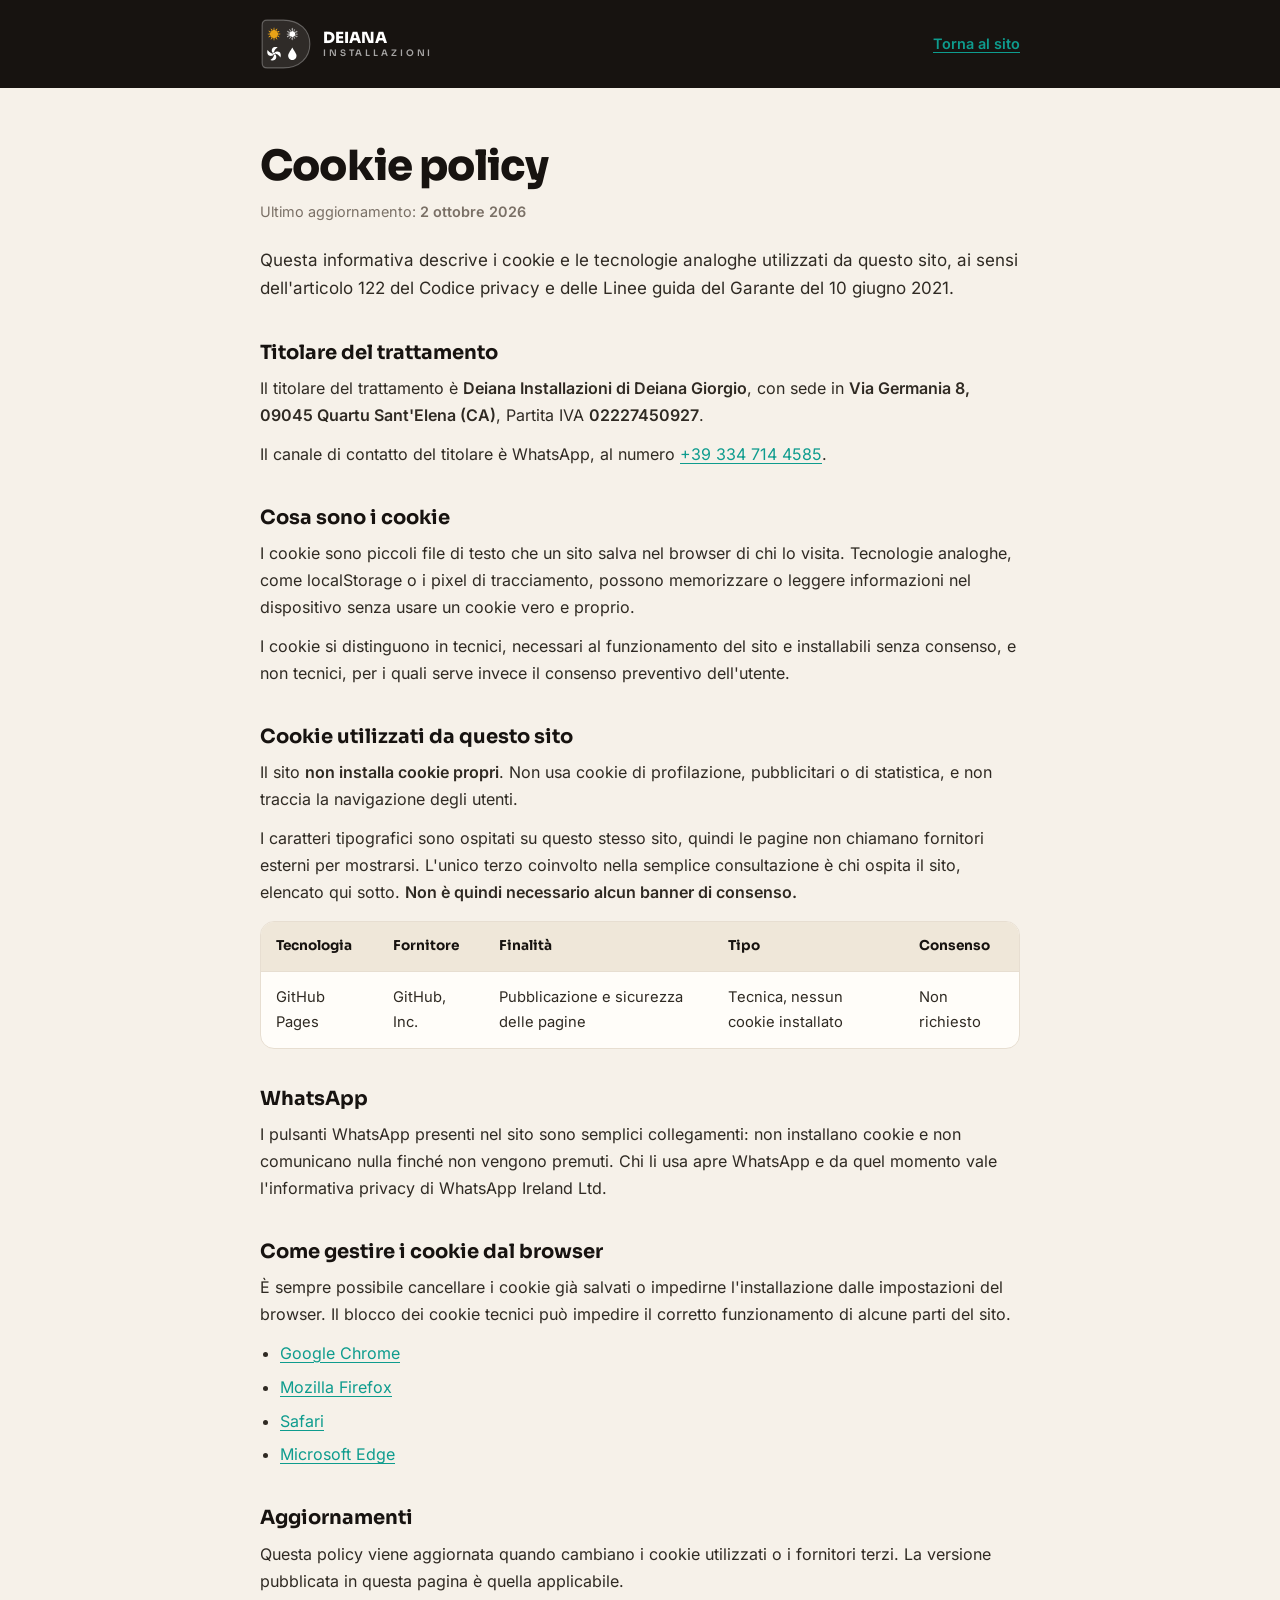
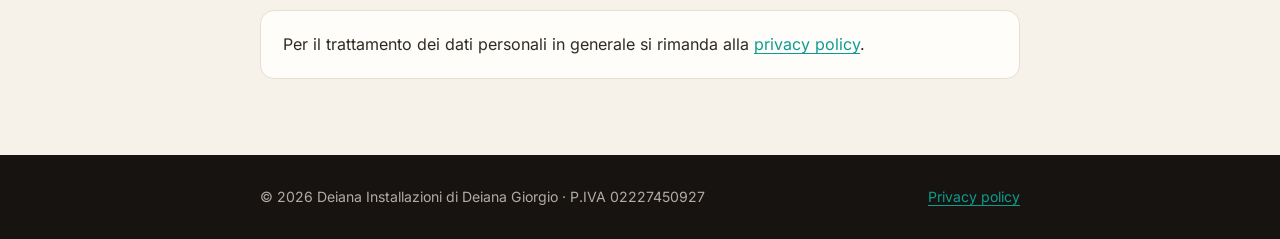
==== commit 87b4023b: "Add files via upload" ====
--- a/cookie-policy.html
+++ b/cookie-policy.html
@@ -11,9 +11,9 @@
 <link rel="icon" type="image/svg+xml" href="assets/favicon.svg" />
 <link rel="apple-touch-icon" href="assets/apple-touch-icon.png" />
 <link rel="manifest" href="site.webmanifest" />
-<link rel="stylesheet" href="_legal.css">
+<link rel="stylesheet" href="legal.css">
 </head>
-<body><svg width="0" height="0" style="position:absolute" aria-hidden="true"><defs><g id="marchio"><g transform="translate(49.31 51.14) scale(0.0867)" fill="#E8A317" fill-rule="evenodd"><path d="M 911 509 C 916 511 936 513 943 514 C 1008 523 1074 521 1139 508 C 1149 520 1165 534 1176 545 C 1238 599 1312 638 1392 658 C 1410 753 1473 841 1539 908 C 1522 977 1524 1073 1539 1142 C 1474 1206 1412 1300 1387 1388 C 1299 1411 1220 1462 1154 1523 C 1150 1527 1143 1538 1138 1539 C 1063 1523 981 1520 907 1539 C 835 1462 766 1416 662 1392 C 659 1377 650 1354 644 1339 C 614 1262 568 1200 509 1142 C 522 1064 524 984 509 906 C 585 833 628 757 661 658 C 734 637 801 602 860 554 C 876 541 894 522 910 510 L 911 509 z"/><path d="M 1007 610 C 1236 600 1429 778 1438 1007 C 1448 1236 1269 1429 1040 1438 C 812 1447 619 1269 610 1040 C 600 812 778 619 1007 610 z"/><path d="M 1456 276 C 1456 280 1450 302 1449 307 L 1433 376 L 1391 547 C 1386 569 1381 593 1375 615 C 1334 603 1289 579 1254 556 C 1233 542 1214 529 1196 512 C 1236 471 1290 425 1332 386 C 1359 362 1386 337 1414 313 C 1427 301 1442 287 1456 276 z"/><path d="M 675 1434 C 748 1458 800 1486 856 1540 C 839 1556 812 1577 794 1593 C 760 1623 726 1653 692 1683 C 662 1710 625 1744 594 1770 L 675 1434 z"/><path d="M 1765 595 L 1767 595 L 1767 596 C 1764 602 1748 620 1742 626 C 1724 647 1705 668 1686 689 L 1594 792 C 1576 812 1558 834 1539 853 C 1523 836 1508 817 1495 797 C 1474 765 1444 711 1434 674 C 1448 669 1467 665 1482 662 C 1506 656 1529 650 1553 645 C 1624 628 1694 611 1765 595 z"/><path d="M 596 279 C 606 284 651 327 663 338 L 854 511 C 832 528 818 540 795 555 C 759 580 714 603 673 615 C 668 597 664 575 660 556 L 635 447 C 622 391 608 334 596 279 z"/><path d="M 1538 1198 C 1541 1200 1554 1214 1557 1217 C 1572 1233 1587 1250 1602 1266 C 1659 1329 1718 1392 1774 1455 C 1746 1449 1718 1442 1690 1436 L 1432 1373 C 1454 1314 1496 1245 1538 1198 z"/><path d="M 1369 1433 L 1370 1434 C 1374 1440 1450 1742 1456 1770 C 1425 1744 1394 1716 1364 1689 C 1344 1670 1321 1651 1301 1633 L 1195 1538 C 1249 1490 1302 1460 1369 1433 z"/><path d="M 509 1198 C 509 1198 509 1198 510 1198 C 549 1236 602 1326 614 1374 C 531 1392 449 1414 366 1433 C 337 1440 307 1448 278 1454 C 339 1384 403 1315 465 1246 C 479 1230 494 1213 509 1198 z"/><path d="M 280 595 C 302 599 325 606 346 611 L 459 638 C 509 650 567 661 616 675 C 602 713 577 758 556 792 C 541 814 525 834 508 853 C 447 781 382 712 320 641 C 307 626 292 611 280 595 z"/><path d="M 471 926 C 478 927 483 1016 483 1027 C 483 1058 479 1089 474 1120 L 242 1049 C 214 1040 186 1032 158 1024 C 171 1019 190 1014 203 1010 C 228 1002 254 995 279 987 C 322 973 366 959 409 946 C 429 940 451 932 471 926 z"/><path d="M 1576 926 C 1612 939 1657 952 1694 963 C 1759 984 1824 1004 1889 1023 C 1863 1032 1834 1041 1807 1049 C 1730 1072 1652 1096 1574 1119 C 1562 1054 1561 990 1576 926 z"/><path d="M 1023 160 C 1028 164 1111 447 1119 474 C 1089 480 1056 482 1026 483 C 993 483 960 480 928 473 C 946 418 963 358 980 302 L 1023 160 z"/><path d="M 1001 1564 C 1033 1561 1086 1568 1117 1574 L 1029 1874 L 1024 1891 C 1018 1873 1012 1851 1007 1833 L 981 1747 C 964 1691 944 1630 928 1573 C 953 1570 976 1566 1001 1564 z"/></g><g transform="translate(253.39 93.86) scale(0.0628)" fill="#FFFFFF" fill-rule="evenodd"><path d="M 1017 51 C 1018 51 1020 51 1022 51 C 1048 50 1045 73 1046 92 C 1046 99 1046 106 1046 113 C 1046 141 1046 170 1045 198 L 1097 158 C 1107 149 1117 141 1129 134 C 1148 121 1169 146 1155 162 C 1148 171 1132 181 1122 189 C 1097 208 1071 228 1046 248 C 1047 269 1046 291 1046 312 C 1074 289 1104 266 1133 245 C 1151 231 1174 257 1157 274 C 1145 285 1132 295 1120 305 C 1095 325 1071 344 1046 364 L 1046 425 C 1066 409 1085 394 1104 378 C 1114 371 1134 352 1147 352 C 1162 353 1169 374 1158 386 C 1146 398 1133 407 1120 418 C 1096 438 1072 457 1047 476 C 1046 496 1046 537 1047 556 C 1061 566 1090 582 1106 591 C 1141 610 1176 629 1210 648 C 1224 624 1238 600 1252 576 L 1234 486 C 1231 471 1228 456 1225 440 C 1222 417 1255 410 1263 432 C 1267 444 1269 457 1272 470 L 1283 525 C 1303 488 1326 451 1346 414 C 1339 408 1307 390 1306 382 C 1304 347 1350 384 1362 390 C 1371 377 1379 362 1389 347 C 1379 326 1376 306 1393 287 C 1403 277 1416 271 1430 271 C 1475 271 1497 323 1466 356 C 1454 369 1436 370 1420 370 C 1415 381 1403 400 1396 411 C 1409 420 1434 432 1440 445 C 1444 454 1430 464 1423 460 C 1409 453 1396 444 1382 436 C 1363 468 1339 508 1322 542 C 1340 537 1361 533 1379 529 C 1396 528 1428 510 1437 533 C 1447 562 1407 564 1388 568 C 1370 572 1352 576 1333 580 C 1323 582 1308 585 1299 588 L 1297 589 C 1282 616 1266 644 1251 672 C 1293 693 1334 717 1377 737 C 1397 747 1417 758 1438 766 C 1449 762 1461 754 1472 748 C 1473 744 1474 739 1475 735 C 1481 708 1488 681 1494 654 C 1498 639 1501 624 1506 609 C 1510 598 1527 596 1535 603 C 1539 607 1542 612 1542 618 C 1541 631 1537 644 1534 657 L 1518 725 L 1576 694 C 1582 665 1589 636 1596 606 C 1599 590 1602 572 1608 557 C 1614 537 1647 544 1643 566 C 1641 578 1639 589 1636 601 L 1622 666 C 1632 661 1670 640 1678 633 C 1690 593 1694 547 1707 506 C 1712 488 1746 492 1743 513 C 1741 526 1739 537 1736 549 C 1731 570 1726 591 1721 611 C 1748 596 1776 581 1803 565 C 1813 560 1836 547 1845 544 L 1846 544 C 1866 548 1875 566 1857 579 C 1845 588 1828 596 1814 604 L 1742 645 C 1771 658 1805 667 1835 683 C 1851 692 1854 701 1844 718 C 1839 721 1833 724 1826 721 C 1810 715 1795 707 1779 701 C 1765 695 1751 690 1737 684 C 1724 680 1710 675 1698 669 C 1679 680 1660 692 1640 702 C 1657 710 1674 714 1692 721 C 1705 726 1750 737 1755 750 C 1760 762 1750 773 1737 777 C 1723 774 1704 766 1690 761 C 1659 750 1628 739 1597 728 C 1577 739 1557 752 1536 762 C 1553 768 1571 774 1588 780 C 1603 785 1621 791 1635 798 C 1654 808 1644 826 1627 833 C 1595 824 1563 810 1531 800 C 1520 796 1509 793 1498 789 C 1482 797 1466 802 1465 823 C 1464 842 1465 862 1465 881 L 1465 1001 L 1560 1001 C 1574 984 1594 966 1610 950 C 1626 934 1642 918 1658 903 C 1664 897 1676 897 1682 903 C 1701 921 1676 938 1665 950 C 1648 968 1629 984 1613 1002 C 1647 999 1700 1001 1735 1001 C 1735 990 1732 956 1742 948 C 1750 942 1759 948 1765 955 C 1766 970 1765 986 1765 1001 L 1793 1001 C 1804 984 1812 976 1833 974 C 1887 968 1910 1041 1863 1068 C 1838 1082 1806 1072 1793 1047 L 1766 1046 C 1766 1055 1769 1093 1762 1097 C 1728 1119 1735 1064 1735 1047 C 1695 1047 1654 1047 1614 1046 C 1636 1070 1665 1091 1685 1118 C 1688 1121 1689 1124 1689 1128 C 1689 1134 1686 1139 1682 1142 C 1678 1146 1673 1147 1667 1147 C 1659 1146 1651 1137 1645 1131 C 1617 1102 1586 1076 1559 1046 C 1528 1047 1496 1047 1465 1047 L 1465 1157 C 1465 1179 1463 1212 1467 1233 C 1469 1244 1492 1254 1502 1259 C 1542 1247 1581 1227 1621 1217 C 1642 1214 1653 1244 1631 1252 C 1601 1264 1570 1276 1540 1285 C 1560 1296 1580 1307 1599 1318 C 1604 1317 1609 1315 1614 1313 C 1654 1299 1694 1282 1734 1269 C 1743 1272 1749 1275 1753 1284 C 1760 1300 1740 1307 1728 1311 C 1700 1322 1670 1332 1642 1344 C 1658 1353 1682 1368 1698 1378 C 1707 1374 1716 1370 1725 1367 C 1759 1354 1794 1339 1828 1328 C 1842 1324 1860 1353 1836 1364 C 1817 1373 1797 1380 1777 1387 C 1764 1391 1752 1398 1739 1401 C 1766 1417 1794 1430 1821 1446 C 1836 1454 1876 1469 1866 1491 C 1863 1496 1859 1499 1854 1501 C 1848 1503 1843 1501 1838 1499 C 1824 1491 1809 1483 1795 1475 C 1772 1462 1748 1450 1725 1438 C 1728 1454 1747 1538 1744 1547 C 1742 1554 1736 1558 1730 1562 C 1721 1561 1712 1561 1709 1551 C 1705 1542 1704 1532 1702 1522 C 1698 1503 1694 1483 1690 1463 C 1688 1450 1684 1422 1680 1411 C 1660 1402 1640 1390 1621 1378 C 1623 1386 1625 1400 1627 1408 C 1632 1432 1637 1456 1641 1481 C 1638 1489 1634 1494 1625 1497 C 1603 1504 1601 1478 1598 1464 C 1591 1428 1585 1391 1575 1356 C 1557 1345 1536 1334 1518 1323 C 1524 1344 1528 1367 1533 1389 C 1535 1400 1545 1433 1542 1442 C 1540 1447 1535 1451 1530 1453 C 1525 1455 1520 1454 1516 1452 C 1503 1445 1500 1417 1497 1404 L 1483 1340 C 1480 1329 1478 1314 1474 1304 L 1474 1302 C 1457 1294 1445 1279 1426 1287 C 1408 1296 1390 1306 1372 1316 C 1334 1338 1291 1356 1253 1380 C 1266 1405 1280 1429 1295 1453 C 1332 1460 1371 1475 1408 1483 C 1415 1484 1427 1487 1432 1493 C 1435 1498 1437 1503 1436 1509 C 1435 1514 1432 1519 1428 1522 C 1426 1524 1420 1526 1417 1526 C 1385 1522 1353 1506 1321 1502 C 1341 1538 1362 1576 1383 1612 C 1396 1605 1411 1594 1425 1590 C 1433 1586 1444 1597 1441 1605 C 1436 1618 1408 1631 1396 1638 C 1406 1653 1412 1664 1420 1680 C 1432 1677 1441 1678 1453 1683 C 1466 1689 1475 1700 1479 1714 C 1483 1727 1482 1741 1475 1753 C 1469 1765 1459 1773 1446 1777 C 1405 1789 1364 1747 1387 1705 C 1380 1691 1369 1671 1361 1658 C 1350 1663 1321 1684 1314 1682 C 1275 1666 1342 1636 1346 1634 C 1331 1601 1302 1556 1283 1522 C 1279 1551 1272 1583 1267 1612 C 1263 1632 1237 1638 1226 1614 C 1227 1603 1233 1573 1235 1560 C 1240 1530 1245 1500 1250 1469 C 1239 1448 1223 1423 1211 1401 C 1201 1405 1167 1424 1156 1431 C 1120 1451 1082 1470 1047 1491 C 1047 1513 1046 1548 1048 1569 C 1057 1579 1072 1590 1083 1598 L 1130 1637 C 1144 1648 1174 1666 1158 1687 C 1156 1691 1151 1693 1146 1694 C 1134 1695 1117 1678 1108 1670 C 1087 1654 1067 1637 1047 1620 C 1046 1641 1046 1663 1046 1684 C 1078 1706 1109 1737 1141 1760 C 1149 1766 1161 1775 1163 1786 C 1164 1794 1159 1801 1152 1805 C 1139 1812 1128 1802 1119 1794 C 1096 1774 1070 1756 1046 1736 C 1047 1756 1046 1779 1046 1799 C 1067 1815 1088 1833 1109 1849 C 1124 1860 1139 1872 1154 1885 C 1160 1892 1162 1903 1156 1910 C 1140 1932 1116 1906 1101 1894 L 1046 1850 L 1046 1929 C 1046 1938 1046 1948 1046 1957 C 1046 1976 1048 1991 1026 1994 C 1014 1994 1010 1990 1004 1980 C 1002 1942 1004 1888 1004 1848 C 997 1853 985 1863 978 1869 C 966 1878 954 1888 943 1897 C 934 1904 920 1918 909 1918 C 892 1917 885 1896 897 1885 C 907 1874 920 1865 931 1855 C 955 1836 979 1817 1004 1798 C 1004 1778 1004 1753 1003 1734 C 980 1755 953 1774 928 1795 C 922 1800 914 1807 905 1808 C 891 1809 880 1786 890 1776 C 924 1743 966 1714 1003 1683 C 1003 1661 1003 1640 1003 1619 C 985 1635 966 1650 947 1666 C 936 1675 925 1684 913 1693 C 893 1706 872 1679 885 1664 C 895 1653 911 1643 923 1633 C 949 1611 978 1591 1003 1568 L 1003 1492 C 981 1479 959 1468 937 1456 C 904 1436 869 1419 835 1400 C 823 1424 808 1449 794 1473 C 800 1499 806 1525 812 1552 C 814 1563 824 1600 825 1610 C 825 1614 824 1618 822 1621 C 814 1634 790 1633 786 1616 C 782 1603 780 1589 777 1575 C 773 1558 767 1541 764 1524 C 742 1558 724 1596 701 1632 C 712 1639 744 1656 744 1666 C 745 1706 694 1662 686 1657 C 680 1669 670 1686 663 1697 L 664 1699 C 695 1757 624 1805 581 1765 C 571 1756 565 1743 565 1729 C 565 1716 572 1698 581 1689 C 596 1676 610 1674 629 1675 C 634 1660 641 1650 649 1637 C 641 1631 609 1614 609 1606 C 606 1567 649 1601 664 1610 C 684 1578 706 1537 725 1504 C 697 1512 664 1520 635 1527 C 625 1529 618 1522 614 1512 C 611 1502 617 1494 627 1489 C 642 1484 658 1481 674 1477 C 700 1470 726 1463 752 1456 C 764 1434 785 1400 794 1379 C 738 1345 667 1314 610 1280 C 598 1287 586 1293 574 1300 C 562 1343 555 1390 544 1434 C 540 1452 514 1456 504 1431 C 506 1425 507 1419 508 1412 C 516 1383 521 1353 528 1324 C 509 1334 493 1346 471 1356 C 468 1366 465 1384 463 1395 L 450 1461 C 448 1471 446 1482 443 1491 C 438 1505 417 1508 409 1495 C 402 1484 408 1467 410 1455 C 415 1431 420 1406 426 1382 C 413 1391 381 1408 367 1415 C 364 1424 362 1439 360 1448 L 349 1508 C 347 1520 346 1532 342 1544 C 338 1559 315 1560 307 1548 C 302 1541 305 1532 306 1524 C 311 1496 316 1468 322 1439 C 314 1443 298 1453 289 1458 C 272 1467 255 1477 237 1486 C 222 1494 196 1513 185 1490 C 176 1472 197 1462 209 1456 C 242 1439 274 1420 307 1402 C 275 1391 242 1377 211 1364 C 204 1361 198 1349 201 1342 C 212 1317 237 1334 254 1340 C 286 1352 318 1366 350 1377 L 406 1346 C 386 1337 304 1310 296 1296 C 294 1292 292 1288 294 1283 C 295 1278 300 1274 304 1272 C 308 1270 313 1269 317 1270 C 327 1271 356 1284 366 1288 C 394 1299 420 1310 448 1320 C 467 1311 487 1298 506 1288 C 482 1278 456 1268 431 1258 C 422 1255 414 1252 406 1247 C 406 1246 405 1246 405 1245 C 399 1234 402 1222 413 1217 C 423 1213 435 1218 444 1222 C 478 1236 513 1246 545 1260 L 583 1240 C 584 1176 583 1109 583 1046 C 559 1046 534 1046 509 1046 C 502 1046 495 1046 488 1046 L 483 1051 C 460 1075 437 1098 414 1121 C 407 1128 397 1139 390 1145 C 376 1155 357 1145 358 1127 C 359 1118 366 1112 372 1106 C 393 1086 413 1065 434 1045 L 313 1046 C 312 1059 320 1102 298 1101 C 276 1099 285 1066 284 1048 L 283 1046 C 274 1046 264 1046 255 1046 C 250 1054 245 1061 237 1066 C 198 1092 149 1056 160 1012 C 163 999 172 988 183 982 C 209 966 239 975 254 1002 L 284 1002 C 284 993 281 955 288 951 C 320 930 312 986 312 1002 C 353 1001 393 1001 434 1002 C 421 984 360 936 358 920 C 358 916 359 911 362 907 C 366 903 372 900 378 899 C 381 899 385 900 388 902 C 400 910 410 923 420 932 C 443 956 466 980 490 1001 C 518 1000 555 1001 583 1001 C 583 938 585 871 583 808 C 572 802 561 795 549 789 C 511 804 467 820 427 831 C 408 836 394 807 414 796 C 424 791 435 788 446 784 C 466 777 486 770 506 764 C 487 752 466 742 446 730 C 424 739 402 746 378 754 C 362 760 326 777 309 777 C 300 776 291 761 296 750 C 303 737 322 734 335 729 C 357 720 380 713 402 704 C 388 696 358 681 346 672 L 273 701 C 258 706 243 713 228 718 C 214 722 198 708 204 694 C 210 680 229 676 242 670 C 262 662 284 655 304 647 C 296 642 283 634 275 630 L 219 597 C 209 591 200 586 190 579 C 172 566 188 538 207 544 C 217 548 234 559 244 565 L 326 612 C 317 580 310 545 302 513 C 301 511 302 507 303 505 C 305 500 308 496 313 494 C 318 492 326 493 331 495 C 342 500 344 524 347 535 L 361 590 C 364 603 368 622 372 634 L 373 636 C 388 647 409 657 425 668 C 421 651 416 630 412 612 C 408 595 390 556 414 548 C 422 544 436 548 439 557 C 450 601 462 647 472 692 C 483 700 520 722 532 728 C 524 704 518 680 512 656 C 510 647 504 625 503 617 C 503 614 504 612 505 609 C 511 595 534 592 540 608 C 556 653 562 703 577 747 L 578 749 C 588 756 602 764 612 770 C 633 757 654 747 675 735 C 715 713 757 693 796 669 C 784 643 766 619 754 594 C 725 586 694 579 665 570 C 650 566 635 563 621 556 C 613 552 611 540 614 533 C 616 528 619 524 624 522 C 635 517 662 528 674 531 C 692 536 710 540 727 546 C 709 512 684 473 664 438 C 654 446 619 472 608 459 C 592 439 636 419 648 412 C 641 398 631 384 624 370 C 599 373 576 362 567 337 C 562 323 563 308 570 295 C 576 282 587 273 600 269 C 614 265 628 266 640 273 C 669 288 676 319 661 347 C 670 362 678 374 686 390 C 698 383 720 369 732 365 C 777 378 716 408 702 416 L 763 522 C 765 506 781 435 787 423 L 788 422 C 803 412 821 418 819 438 C 817 459 812 480 808 502 L 794 576 C 809 598 823 624 836 647 C 867 634 909 607 940 591 C 951 585 996 560 1003 554 C 1003 528 1003 502 1002 477 C 996 470 985 462 978 456 L 927 416 C 916 408 905 399 896 390 C 888 382 889 377 889 368 C 890 365 892 363 893 361 C 908 342 935 370 948 381 C 966 396 985 410 1003 424 L 1003 362 C 968 333 927 307 894 275 C 879 261 897 234 914 244 C 923 249 936 259 944 266 C 964 281 984 296 1003 312 L 1003 250 C 980 229 952 210 928 190 C 917 182 907 175 897 166 C 879 148 900 122 920 135 C 930 141 938 148 947 155 C 966 169 985 184 1003 199 L 1003 116 C 1003 100 1003 80 1005 64 C 1006 58 1012 54 1017 51 z"/></g><g transform="translate(59.77 273.23) scale(0.0764)" fill="#FFFFFF" fill-rule="evenodd"><path d="M 1446 726 C 1448 725 1450 725 1453 725 C 1571 724 1671 768 1755 850 C 1784 878 1809 910 1828 946 C 1834 957 1839 968 1844 980 C 1906 1129 1915 1303 1867 1457 C 1864 1466 1858 1483 1853 1489 C 1849 1493 1844 1494 1838 1494 C 1833 1494 1828 1490 1825 1486 C 1814 1470 1805 1452 1794 1435 C 1772 1400 1747 1366 1719 1334 C 1693 1304 1664 1272 1634 1246 C 1518 1144 1354 1049 1199 1029 C 1199 970 1170 913 1121 880 C 1116 876 1110 873 1104 869 C 1117 857 1127 847 1141 836 C 1208 780 1296 746 1381 731 C 1401 727 1426 726 1446 726 z"/><path d="M 1178 1108 C 1192 1119 1214 1145 1224 1160 C 1299 1263 1334 1400 1315 1526 C 1298 1640 1241 1736 1148 1805 C 1027 1894 850 1916 704 1893 C 680 1889 572 1865 556 1848 C 553 1844 552 1839 552 1834 C 552 1829 555 1826 559 1823 C 575 1811 596 1802 613 1791 C 653 1766 693 1739 728 1708 C 863 1593 1011 1380 1025 1199 C 1092 1198 1144 1164 1178 1108 z"/><path d="M 202 556 C 211 556 219 557 224 566 C 240 595 255 625 275 652 C 400 828 630 996 847 1014 C 847 1030 849 1046 852 1062 C 865 1114 895 1151 941 1178 C 904 1218 877 1238 829 1264 C 717 1323 585 1339 463 1302 C 358 1269 269 1196 217 1098 C 137 945 134 745 185 583 C 188 571 191 562 202 556 z"/><path d="M 1212 147 C 1224 147 1235 147 1246 147 C 1317 149 1388 162 1454 186 C 1467 191 1495 198 1494 216 C 1493 220 1489 226 1485 228 C 1469 238 1451 246 1435 257 C 1402 278 1369 301 1338 325 C 1189 442 1046 658 1024 849 C 995 849 972 855 947 868 C 910 888 897 901 872 935 C 867 929 858 922 853 916 C 843 907 834 897 826 886 C 766 810 734 703 728 607 C 722 489 769 379 846 292 C 938 189 1078 154 1212 147 z"/><path d="M 1009 882 C 1088 874 1158 932 1166 1010 C 1174 1089 1116 1159 1038 1167 C 959 1175 889 1117 881 1038 C 873 960 931 890 1009 882 z"/></g><g transform="translate(247.73 281.38) scale(0.0689)" fill="#FFFFFF" fill-rule="evenodd"><path d="M 1021 125 C 1024 127 1059 196 1065 206 C 1088 248 1113 290 1138 331 C 1192 418 1247 504 1302 589 C 1414 763 1534 950 1592 1149 C 1606 1196 1619 1258 1619 1308 C 1619 1467 1561 1629 1449 1743 C 1338 1857 1186 1922 1027 1923 C 922 1924 828 1900 736 1850 C 594 1773 501 1646 455 1493 C 424 1392 420 1285 443 1182 C 471 1055 545 914 611 801 C 658 720 707 641 759 563 C 800 500 840 437 880 374 C 884 367 888 360 892 354 C 929 292 966 230 1000 166 C 1007 152 1013 138 1021 125 z"/><path d="M 1299 1744 L 1299 1744 C 1298 1747 1290 1753 1287 1755 L 1286 1754 C 1287 1750 1295 1746 1299 1744 z"/></g></g></defs></svg>
+<body><svg width="0" height="0" style="position:absolute" aria-hidden="true"><defs><g id="marchio"><g transform="translate(58.77 78.61) scale(0.0774)" fill="#E8A317" fill-rule="evenodd"><path d="M 911 509 C 916 511 936 513 943 514 C 1008 523 1074 521 1139 508 C 1149 520 1165 534 1176 545 C 1238 599 1312 638 1392 658 C 1410 753 1473 841 1539 908 C 1522 977 1524 1073 1539 1142 C 1474 1206 1412 1300 1387 1388 C 1299 1411 1220 1462 1154 1523 C 1150 1527 1143 1538 1138 1539 C 1063 1523 981 1520 907 1539 C 835 1462 766 1416 662 1392 C 659 1377 650 1354 644 1339 C 614 1262 568 1200 509 1142 C 522 1064 524 984 509 906 C 585 833 628 757 661 658 C 734 637 801 602 860 554 C 876 541 894 522 910 510 L 911 509 z"/><path d="M 1007 610 C 1236 600 1429 778 1438 1007 C 1448 1236 1269 1429 1040 1438 C 812 1447 619 1269 610 1040 C 600 812 778 619 1007 610 z"/><path d="M 1456 276 C 1456 280 1450 302 1449 307 L 1433 376 L 1391 547 C 1386 569 1381 593 1375 615 C 1334 603 1289 579 1254 556 C 1233 542 1214 529 1196 512 C 1236 471 1290 425 1332 386 C 1359 362 1386 337 1414 313 C 1427 301 1442 287 1456 276 z"/><path d="M 675 1434 C 748 1458 800 1486 856 1540 C 839 1556 812 1577 794 1593 C 760 1623 726 1653 692 1683 C 662 1710 625 1744 594 1770 L 675 1434 z"/><path d="M 1765 595 L 1767 595 L 1767 596 C 1764 602 1748 620 1742 626 C 1724 647 1705 668 1686 689 L 1594 792 C 1576 812 1558 834 1539 853 C 1523 836 1508 817 1495 797 C 1474 765 1444 711 1434 674 C 1448 669 1467 665 1482 662 C 1506 656 1529 650 1553 645 C 1624 628 1694 611 1765 595 z"/><path d="M 596 279 C 606 284 651 327 663 338 L 854 511 C 832 528 818 540 795 555 C 759 580 714 603 673 615 C 668 597 664 575 660 556 L 635 447 C 622 391 608 334 596 279 z"/><path d="M 1538 1198 C 1541 1200 1554 1214 1557 1217 C 1572 1233 1587 1250 1602 1266 C 1659 1329 1718 1392 1774 1455 C 1746 1449 1718 1442 1690 1436 L 1432 1373 C 1454 1314 1496 1245 1538 1198 z"/><path d="M 1369 1433 L 1370 1434 C 1374 1440 1450 1742 1456 1770 C 1425 1744 1394 1716 1364 1689 C 1344 1670 1321 1651 1301 1633 L 1195 1538 C 1249 1490 1302 1460 1369 1433 z"/><path d="M 509 1198 C 509 1198 509 1198 510 1198 C 549 1236 602 1326 614 1374 C 531 1392 449 1414 366 1433 C 337 1440 307 1448 278 1454 C 339 1384 403 1315 465 1246 C 479 1230 494 1213 509 1198 z"/><path d="M 280 595 C 302 599 325 606 346 611 L 459 638 C 509 650 567 661 616 675 C 602 713 577 758 556 792 C 541 814 525 834 508 853 C 447 781 382 712 320 641 C 307 626 292 611 280 595 z"/><path d="M 471 926 C 478 927 483 1016 483 1027 C 483 1058 479 1089 474 1120 L 242 1049 C 214 1040 186 1032 158 1024 C 171 1019 190 1014 203 1010 C 228 1002 254 995 279 987 C 322 973 366 959 409 946 C 429 940 451 932 471 926 z"/><path d="M 1576 926 C 1612 939 1657 952 1694 963 C 1759 984 1824 1004 1889 1023 C 1863 1032 1834 1041 1807 1049 C 1730 1072 1652 1096 1574 1119 C 1562 1054 1561 990 1576 926 z"/><path d="M 1023 160 C 1028 164 1111 447 1119 474 C 1089 480 1056 482 1026 483 C 993 483 960 480 928 473 C 946 418 963 358 980 302 L 1023 160 z"/><path d="M 1001 1564 C 1033 1561 1086 1568 1117 1574 L 1029 1874 L 1024 1891 C 1018 1873 1012 1851 1007 1833 L 981 1747 C 964 1691 944 1630 928 1573 C 953 1570 976 1566 1001 1564 z"/></g><g transform="translate(253.39 93.86) scale(0.0628)" fill="#FFFFFF" fill-rule="evenodd"><path d="M 1017 51 C 1018 51 1020 51 1022 51 C 1048 50 1045 73 1046 92 C 1046 99 1046 106 1046 113 C 1046 141 1046 170 1045 198 L 1097 158 C 1107 149 1117 141 1129 134 C 1148 121 1169 146 1155 162 C 1148 171 1132 181 1122 189 C 1097 208 1071 228 1046 248 C 1047 269 1046 291 1046 312 C 1074 289 1104 266 1133 245 C 1151 231 1174 257 1157 274 C 1145 285 1132 295 1120 305 C 1095 325 1071 344 1046 364 L 1046 425 C 1066 409 1085 394 1104 378 C 1114 371 1134 352 1147 352 C 1162 353 1169 374 1158 386 C 1146 398 1133 407 1120 418 C 1096 438 1072 457 1047 476 C 1046 496 1046 537 1047 556 C 1061 566 1090 582 1106 591 C 1141 610 1176 629 1210 648 C 1224 624 1238 600 1252 576 L 1234 486 C 1231 471 1228 456 1225 440 C 1222 417 1255 410 1263 432 C 1267 444 1269 457 1272 470 L 1283 525 C 1303 488 1326 451 1346 414 C 1339 408 1307 390 1306 382 C 1304 347 1350 384 1362 390 C 1371 377 1379 362 1389 347 C 1379 326 1376 306 1393 287 C 1403 277 1416 271 1430 271 C 1475 271 1497 323 1466 356 C 1454 369 1436 370 1420 370 C 1415 381 1403 400 1396 411 C 1409 420 1434 432 1440 445 C 1444 454 1430 464 1423 460 C 1409 453 1396 444 1382 436 C 1363 468 1339 508 1322 542 C 1340 537 1361 533 1379 529 C 1396 528 1428 510 1437 533 C 1447 562 1407 564 1388 568 C 1370 572 1352 576 1333 580 C 1323 582 1308 585 1299 588 L 1297 589 C 1282 616 1266 644 1251 672 C 1293 693 1334 717 1377 737 C 1397 747 1417 758 1438 766 C 1449 762 1461 754 1472 748 C 1473 744 1474 739 1475 735 C 1481 708 1488 681 1494 654 C 1498 639 1501 624 1506 609 C 1510 598 1527 596 1535 603 C 1539 607 1542 612 1542 618 C 1541 631 1537 644 1534 657 L 1518 725 L 1576 694 C 1582 665 1589 636 1596 606 C 1599 590 1602 572 1608 557 C 1614 537 1647 544 1643 566 C 1641 578 1639 589 1636 601 L 1622 666 C 1632 661 1670 640 1678 633 C 1690 593 1694 547 1707 506 C 1712 488 1746 492 1743 513 C 1741 526 1739 537 1736 549 C 1731 570 1726 591 1721 611 C 1748 596 1776 581 1803 565 C 1813 560 1836 547 1845 544 L 1846 544 C 1866 548 1875 566 1857 579 C 1845 588 1828 596 1814 604 L 1742 645 C 1771 658 1805 667 1835 683 C 1851 692 1854 701 1844 718 C 1839 721 1833 724 1826 721 C 1810 715 1795 707 1779 701 C 1765 695 1751 690 1737 684 C 1724 680 1710 675 1698 669 C 1679 680 1660 692 1640 702 C 1657 710 1674 714 1692 721 C 1705 726 1750 737 1755 750 C 1760 762 1750 773 1737 777 C 1723 774 1704 766 1690 761 C 1659 750 1628 739 1597 728 C 1577 739 1557 752 1536 762 C 1553 768 1571 774 1588 780 C 1603 785 1621 791 1635 798 C 1654 808 1644 826 1627 833 C 1595 824 1563 810 1531 800 C 1520 796 1509 793 1498 789 C 1482 797 1466 802 1465 823 C 1464 842 1465 862 1465 881 L 1465 1001 L 1560 1001 C 1574 984 1594 966 1610 950 C 1626 934 1642 918 1658 903 C 1664 897 1676 897 1682 903 C 1701 921 1676 938 1665 950 C 1648 968 1629 984 1613 1002 C 1647 999 1700 1001 1735 1001 C 1735 990 1732 956 1742 948 C 1750 942 1759 948 1765 955 C 1766 970 1765 986 1765 1001 L 1793 1001 C 1804 984 1812 976 1833 974 C 1887 968 1910 1041 1863 1068 C 1838 1082 1806 1072 1793 1047 L 1766 1046 C 1766 1055 1769 1093 1762 1097 C 1728 1119 1735 1064 1735 1047 C 1695 1047 1654 1047 1614 1046 C 1636 1070 1665 1091 1685 1118 C 1688 1121 1689 1124 1689 1128 C 1689 1134 1686 1139 1682 1142 C 1678 1146 1673 1147 1667 1147 C 1659 1146 1651 1137 1645 1131 C 1617 1102 1586 1076 1559 1046 C 1528 1047 1496 1047 1465 1047 L 1465 1157 C 1465 1179 1463 1212 1467 1233 C 1469 1244 1492 1254 1502 1259 C 1542 1247 1581 1227 1621 1217 C 1642 1214 1653 1244 1631 1252 C 1601 1264 1570 1276 1540 1285 C 1560 1296 1580 1307 1599 1318 C 1604 1317 1609 1315 1614 1313 C 1654 1299 1694 1282 1734 1269 C 1743 1272 1749 1275 1753 1284 C 1760 1300 1740 1307 1728 1311 C 1700 1322 1670 1332 1642 1344 C 1658 1353 1682 1368 1698 1378 C 1707 1374 1716 1370 1725 1367 C 1759 1354 1794 1339 1828 1328 C 1842 1324 1860 1353 1836 1364 C 1817 1373 1797 1380 1777 1387 C 1764 1391 1752 1398 1739 1401 C 1766 1417 1794 1430 1821 1446 C 1836 1454 1876 1469 1866 1491 C 1863 1496 1859 1499 1854 1501 C 1848 1503 1843 1501 1838 1499 C 1824 1491 1809 1483 1795 1475 C 1772 1462 1748 1450 1725 1438 C 1728 1454 1747 1538 1744 1547 C 1742 1554 1736 1558 1730 1562 C 1721 1561 1712 1561 1709 1551 C 1705 1542 1704 1532 1702 1522 C 1698 1503 1694 1483 1690 1463 C 1688 1450 1684 1422 1680 1411 C 1660 1402 1640 1390 1621 1378 C 1623 1386 1625 1400 1627 1408 C 1632 1432 1637 1456 1641 1481 C 1638 1489 1634 1494 1625 1497 C 1603 1504 1601 1478 1598 1464 C 1591 1428 1585 1391 1575 1356 C 1557 1345 1536 1334 1518 1323 C 1524 1344 1528 1367 1533 1389 C 1535 1400 1545 1433 1542 1442 C 1540 1447 1535 1451 1530 1453 C 1525 1455 1520 1454 1516 1452 C 1503 1445 1500 1417 1497 1404 L 1483 1340 C 1480 1329 1478 1314 1474 1304 L 1474 1302 C 1457 1294 1445 1279 1426 1287 C 1408 1296 1390 1306 1372 1316 C 1334 1338 1291 1356 1253 1380 C 1266 1405 1280 1429 1295 1453 C 1332 1460 1371 1475 1408 1483 C 1415 1484 1427 1487 1432 1493 C 1435 1498 1437 1503 1436 1509 C 1435 1514 1432 1519 1428 1522 C 1426 1524 1420 1526 1417 1526 C 1385 1522 1353 1506 1321 1502 C 1341 1538 1362 1576 1383 1612 C 1396 1605 1411 1594 1425 1590 C 1433 1586 1444 1597 1441 1605 C 1436 1618 1408 1631 1396 1638 C 1406 1653 1412 1664 1420 1680 C 1432 1677 1441 1678 1453 1683 C 1466 1689 1475 1700 1479 1714 C 1483 1727 1482 1741 1475 1753 C 1469 1765 1459 1773 1446 1777 C 1405 1789 1364 1747 1387 1705 C 1380 1691 1369 1671 1361 1658 C 1350 1663 1321 1684 1314 1682 C 1275 1666 1342 1636 1346 1634 C 1331 1601 1302 1556 1283 1522 C 1279 1551 1272 1583 1267 1612 C 1263 1632 1237 1638 1226 1614 C 1227 1603 1233 1573 1235 1560 C 1240 1530 1245 1500 1250 1469 C 1239 1448 1223 1423 1211 1401 C 1201 1405 1167 1424 1156 1431 C 1120 1451 1082 1470 1047 1491 C 1047 1513 1046 1548 1048 1569 C 1057 1579 1072 1590 1083 1598 L 1130 1637 C 1144 1648 1174 1666 1158 1687 C 1156 1691 1151 1693 1146 1694 C 1134 1695 1117 1678 1108 1670 C 1087 1654 1067 1637 1047 1620 C 1046 1641 1046 1663 1046 1684 C 1078 1706 1109 1737 1141 1760 C 1149 1766 1161 1775 1163 1786 C 1164 1794 1159 1801 1152 1805 C 1139 1812 1128 1802 1119 1794 C 1096 1774 1070 1756 1046 1736 C 1047 1756 1046 1779 1046 1799 C 1067 1815 1088 1833 1109 1849 C 1124 1860 1139 1872 1154 1885 C 1160 1892 1162 1903 1156 1910 C 1140 1932 1116 1906 1101 1894 L 1046 1850 L 1046 1929 C 1046 1938 1046 1948 1046 1957 C 1046 1976 1048 1991 1026 1994 C 1014 1994 1010 1990 1004 1980 C 1002 1942 1004 1888 1004 1848 C 997 1853 985 1863 978 1869 C 966 1878 954 1888 943 1897 C 934 1904 920 1918 909 1918 C 892 1917 885 1896 897 1885 C 907 1874 920 1865 931 1855 C 955 1836 979 1817 1004 1798 C 1004 1778 1004 1753 1003 1734 C 980 1755 953 1774 928 1795 C 922 1800 914 1807 905 1808 C 891 1809 880 1786 890 1776 C 924 1743 966 1714 1003 1683 C 1003 1661 1003 1640 1003 1619 C 985 1635 966 1650 947 1666 C 936 1675 925 1684 913 1693 C 893 1706 872 1679 885 1664 C 895 1653 911 1643 923 1633 C 949 1611 978 1591 1003 1568 L 1003 1492 C 981 1479 959 1468 937 1456 C 904 1436 869 1419 835 1400 C 823 1424 808 1449 794 1473 C 800 1499 806 1525 812 1552 C 814 1563 824 1600 825 1610 C 825 1614 824 1618 822 1621 C 814 1634 790 1633 786 1616 C 782 1603 780 1589 777 1575 C 773 1558 767 1541 764 1524 C 742 1558 724 1596 701 1632 C 712 1639 744 1656 744 1666 C 745 1706 694 1662 686 1657 C 680 1669 670 1686 663 1697 L 664 1699 C 695 1757 624 1805 581 1765 C 571 1756 565 1743 565 1729 C 565 1716 572 1698 581 1689 C 596 1676 610 1674 629 1675 C 634 1660 641 1650 649 1637 C 641 1631 609 1614 609 1606 C 606 1567 649 1601 664 1610 C 684 1578 706 1537 725 1504 C 697 1512 664 1520 635 1527 C 625 1529 618 1522 614 1512 C 611 1502 617 1494 627 1489 C 642 1484 658 1481 674 1477 C 700 1470 726 1463 752 1456 C 764 1434 785 1400 794 1379 C 738 1345 667 1314 610 1280 C 598 1287 586 1293 574 1300 C 562 1343 555 1390 544 1434 C 540 1452 514 1456 504 1431 C 506 1425 507 1419 508 1412 C 516 1383 521 1353 528 1324 C 509 1334 493 1346 471 1356 C 468 1366 465 1384 463 1395 L 450 1461 C 448 1471 446 1482 443 1491 C 438 1505 417 1508 409 1495 C 402 1484 408 1467 410 1455 C 415 1431 420 1406 426 1382 C 413 1391 381 1408 367 1415 C 364 1424 362 1439 360 1448 L 349 1508 C 347 1520 346 1532 342 1544 C 338 1559 315 1560 307 1548 C 302 1541 305 1532 306 1524 C 311 1496 316 1468 322 1439 C 314 1443 298 1453 289 1458 C 272 1467 255 1477 237 1486 C 222 1494 196 1513 185 1490 C 176 1472 197 1462 209 1456 C 242 1439 274 1420 307 1402 C 275 1391 242 1377 211 1364 C 204 1361 198 1349 201 1342 C 212 1317 237 1334 254 1340 C 286 1352 318 1366 350 1377 L 406 1346 C 386 1337 304 1310 296 1296 C 294 1292 292 1288 294 1283 C 295 1278 300 1274 304 1272 C 308 1270 313 1269 317 1270 C 327 1271 356 1284 366 1288 C 394 1299 420 1310 448 1320 C 467 1311 487 1298 506 1288 C 482 1278 456 1268 431 1258 C 422 1255 414 1252 406 1247 C 406 1246 405 1246 405 1245 C 399 1234 402 1222 413 1217 C 423 1213 435 1218 444 1222 C 478 1236 513 1246 545 1260 L 583 1240 C 584 1176 583 1109 583 1046 C 559 1046 534 1046 509 1046 C 502 1046 495 1046 488 1046 L 483 1051 C 460 1075 437 1098 414 1121 C 407 1128 397 1139 390 1145 C 376 1155 357 1145 358 1127 C 359 1118 366 1112 372 1106 C 393 1086 413 1065 434 1045 L 313 1046 C 312 1059 320 1102 298 1101 C 276 1099 285 1066 284 1048 L 283 1046 C 274 1046 264 1046 255 1046 C 250 1054 245 1061 237 1066 C 198 1092 149 1056 160 1012 C 163 999 172 988 183 982 C 209 966 239 975 254 1002 L 284 1002 C 284 993 281 955 288 951 C 320 930 312 986 312 1002 C 353 1001 393 1001 434 1002 C 421 984 360 936 358 920 C 358 916 359 911 362 907 C 366 903 372 900 378 899 C 381 899 385 900 388 902 C 400 910 410 923 420 932 C 443 956 466 980 490 1001 C 518 1000 555 1001 583 1001 C 583 938 585 871 583 808 C 572 802 561 795 549 789 C 511 804 467 820 427 831 C 408 836 394 807 414 796 C 424 791 435 788 446 784 C 466 777 486 770 506 764 C 487 752 466 742 446 730 C 424 739 402 746 378 754 C 362 760 326 777 309 777 C 300 776 291 761 296 750 C 303 737 322 734 335 729 C 357 720 380 713 402 704 C 388 696 358 681 346 672 L 273 701 C 258 706 243 713 228 718 C 214 722 198 708 204 694 C 210 680 229 676 242 670 C 262 662 284 655 304 647 C 296 642 283 634 275 630 L 219 597 C 209 591 200 586 190 579 C 172 566 188 538 207 544 C 217 548 234 559 244 565 L 326 612 C 317 580 310 545 302 513 C 301 511 302 507 303 505 C 305 500 308 496 313 494 C 318 492 326 493 331 495 C 342 500 344 524 347 535 L 361 590 C 364 603 368 622 372 634 L 373 636 C 388 647 409 657 425 668 C 421 651 416 630 412 612 C 408 595 390 556 414 548 C 422 544 436 548 439 557 C 450 601 462 647 472 692 C 483 700 520 722 532 728 C 524 704 518 680 512 656 C 510 647 504 625 503 617 C 503 614 504 612 505 609 C 511 595 534 592 540 608 C 556 653 562 703 577 747 L 578 749 C 588 756 602 764 612 770 C 633 757 654 747 675 735 C 715 713 757 693 796 669 C 784 643 766 619 754 594 C 725 586 694 579 665 570 C 650 566 635 563 621 556 C 613 552 611 540 614 533 C 616 528 619 524 624 522 C 635 517 662 528 674 531 C 692 536 710 540 727 546 C 709 512 684 473 664 438 C 654 446 619 472 608 459 C 592 439 636 419 648 412 C 641 398 631 384 624 370 C 599 373 576 362 567 337 C 562 323 563 308 570 295 C 576 282 587 273 600 269 C 614 265 628 266 640 273 C 669 288 676 319 661 347 C 670 362 678 374 686 390 C 698 383 720 369 732 365 C 777 378 716 408 702 416 L 763 522 C 765 506 781 435 787 423 L 788 422 C 803 412 821 418 819 438 C 817 459 812 480 808 502 L 794 576 C 809 598 823 624 836 647 C 867 634 909 607 940 591 C 951 585 996 560 1003 554 C 1003 528 1003 502 1002 477 C 996 470 985 462 978 456 L 927 416 C 916 408 905 399 896 390 C 888 382 889 377 889 368 C 890 365 892 363 893 361 C 908 342 935 370 948 381 C 966 396 985 410 1003 424 L 1003 362 C 968 333 927 307 894 275 C 879 261 897 234 914 244 C 923 249 936 259 944 266 C 964 281 984 296 1003 312 L 1003 250 C 980 229 952 210 928 190 C 917 182 907 175 897 166 C 879 148 900 122 920 135 C 930 141 938 148 947 155 C 966 169 985 184 1003 199 L 1003 116 C 1003 100 1003 80 1005 64 C 1006 58 1012 54 1017 51 z"/></g><g transform="translate(59.77 273.23) scale(0.0764)" fill="#FFFFFF" fill-rule="evenodd"><path d="M 1446 726 C 1448 725 1450 725 1453 725 C 1571 724 1671 768 1755 850 C 1784 878 1809 910 1828 946 C 1834 957 1839 968 1844 980 C 1906 1129 1915 1303 1867 1457 C 1864 1466 1858 1483 1853 1489 C 1849 1493 1844 1494 1838 1494 C 1833 1494 1828 1490 1825 1486 C 1814 1470 1805 1452 1794 1435 C 1772 1400 1747 1366 1719 1334 C 1693 1304 1664 1272 1634 1246 C 1518 1144 1354 1049 1199 1029 C 1199 970 1170 913 1121 880 C 1116 876 1110 873 1104 869 C 1117 857 1127 847 1141 836 C 1208 780 1296 746 1381 731 C 1401 727 1426 726 1446 726 z"/><path d="M 1178 1108 C 1192 1119 1214 1145 1224 1160 C 1299 1263 1334 1400 1315 1526 C 1298 1640 1241 1736 1148 1805 C 1027 1894 850 1916 704 1893 C 680 1889 572 1865 556 1848 C 553 1844 552 1839 552 1834 C 552 1829 555 1826 559 1823 C 575 1811 596 1802 613 1791 C 653 1766 693 1739 728 1708 C 863 1593 1011 1380 1025 1199 C 1092 1198 1144 1164 1178 1108 z"/><path d="M 202 556 C 211 556 219 557 224 566 C 240 595 255 625 275 652 C 400 828 630 996 847 1014 C 847 1030 849 1046 852 1062 C 865 1114 895 1151 941 1178 C 904 1218 877 1238 829 1264 C 717 1323 585 1339 463 1302 C 358 1269 269 1196 217 1098 C 137 945 134 745 185 583 C 188 571 191 562 202 556 z"/><path d="M 1212 147 C 1224 147 1235 147 1246 147 C 1317 149 1388 162 1454 186 C 1467 191 1495 198 1494 216 C 1493 220 1489 226 1485 228 C 1469 238 1451 246 1435 257 C 1402 278 1369 301 1338 325 C 1189 442 1046 658 1024 849 C 995 849 972 855 947 868 C 910 888 897 901 872 935 C 867 929 858 922 853 916 C 843 907 834 897 826 886 C 766 810 734 703 728 607 C 722 489 769 379 846 292 C 938 189 1078 154 1212 147 z"/><path d="M 1009 882 C 1088 874 1158 932 1166 1010 C 1174 1089 1116 1159 1038 1167 C 959 1175 889 1117 881 1038 C 873 960 931 890 1009 882 z"/></g><g transform="translate(247.73 281.38) scale(0.0689)" fill="#FFFFFF" fill-rule="evenodd"><path d="M 1021 125 C 1024 127 1059 196 1065 206 C 1088 248 1113 290 1138 331 C 1192 418 1247 504 1302 589 C 1414 763 1534 950 1592 1149 C 1606 1196 1619 1258 1619 1308 C 1619 1467 1561 1629 1449 1743 C 1338 1857 1186 1922 1027 1923 C 922 1924 828 1900 736 1850 C 594 1773 501 1646 455 1493 C 424 1392 420 1285 443 1182 C 471 1055 545 914 611 801 C 658 720 707 641 759 563 C 800 500 840 437 880 374 C 884 367 888 360 892 354 C 929 292 966 230 1000 166 C 1007 152 1013 138 1021 125 z"/><path d="M 1299 1744 L 1299 1744 C 1298 1747 1290 1753 1287 1755 L 1286 1754 C 1287 1750 1295 1746 1299 1744 z"/></g></g></defs></svg>
 
 <div class="top"><div class="wrap topin">
   <a class="brand" href="index.html">
--- a/assets/fonts.css
+++ b/assets/fonts.css
@@ -0,0 +1,243 @@
+/* cyrillic-ext */
+@font-face {
+  font-family: 'Inter';
+  font-style: normal;
+  font-weight: 400;
+  font-display: swap;
+  src: url(fonts/inter-UcC73FwrK3iLTeHuS_nVMrMxCp50SjIa2JL7SUc.woff2) format('woff2');
+  unicode-range: U+0460-052F, U+1C80-1C8A, U+20B4, U+2DE0-2DFF, U+A640-A69F, U+FE2E-FE2F;
+}
+/* cyrillic */
+@font-face {
+  font-family: 'Inter';
+  font-style: normal;
+  font-weight: 400;
+  font-display: swap;
+  src: url(fonts/inter-UcC73FwrK3iLTeHuS_nVMrMxCp50SjIa0ZL7SUc.woff2) format('woff2');
+  unicode-range: U+0301, U+0400-045F, U+0490-0491, U+04B0-04B1, U+2116;
+}
+/* greek-ext */
+@font-face {
+  font-family: 'Inter';
+  font-style: normal;
+  font-weight: 400;
+  font-display: swap;
+  src: url(fonts/inter-UcC73FwrK3iLTeHuS_nVMrMxCp50SjIa2ZL7SUc.woff2) format('woff2');
+  unicode-range: U+1F00-1FFF;
+}
+/* greek */
+@font-face {
+  font-family: 'Inter';
+  font-style: normal;
+  font-weight: 400;
+  font-display: swap;
+  src: url(fonts/inter-UcC73FwrK3iLTeHuS_nVMrMxCp50SjIa1pL7SUc.woff2) format('woff2');
+  unicode-range: U+0370-0377, U+037A-037F, U+0384-038A, U+038C, U+038E-03A1, U+03A3-03FF;
+}
+/* vietnamese */
+@font-face {
+  font-family: 'Inter';
+  font-style: normal;
+  font-weight: 400;
+  font-display: swap;
+  src: url(fonts/inter-UcC73FwrK3iLTeHuS_nVMrMxCp50SjIa2pL7SUc.woff2) format('woff2');
+  unicode-range: U+0102-0103, U+0110-0111, U+0128-0129, U+0168-0169, U+01A0-01A1, U+01AF-01B0, U+0300-0301, U+0303-0304, U+0308-0309, U+0323, U+0329, U+1EA0-1EF9, U+20AB;
+}
+/* latin-ext */
+@font-face {
+  font-family: 'Inter';
+  font-style: normal;
+  font-weight: 400;
+  font-display: swap;
+  src: url(fonts/inter-UcC73FwrK3iLTeHuS_nVMrMxCp50SjIa25L7SUc.woff2) format('woff2');
+  unicode-range: U+0100-02BA, U+02BD-02C5, U+02C7-02CC, U+02CE-02D7, U+02DD-02FF, U+0304, U+0308, U+0329, U+1D00-1DBF, U+1E00-1E9F, U+1EF2-1EFF, U+2020, U+20A0-20AB, U+20AD-20C0, U+2113, U+2C60-2C7F, U+A720-A7FF;
+}
+/* latin */
+@font-face {
+  font-family: 'Inter';
+  font-style: normal;
+  font-weight: 400;
+  font-display: swap;
+  src: url(fonts/inter-UcC73FwrK3iLTeHuS_nVMrMxCp50SjIa1ZL7.woff2) format('woff2');
+  unicode-range: U+0000-00FF, U+0131, U+0152-0153, U+02BB-02BC, U+02C6, U+02DA, U+02DC, U+0304, U+0308, U+0329, U+2000-206F, U+20AC, U+2122, U+2191, U+2193, U+2212, U+2215, U+FEFF, U+FFFD;
+}
+/* cyrillic-ext */
+@font-face {
+  font-family: 'Inter';
+  font-style: normal;
+  font-weight: 500;
+  font-display: swap;
+  src: url(fonts/inter-UcC73FwrK3iLTeHuS_nVMrMxCp50SjIa2JL7SUc.woff2) format('woff2');
+  unicode-range: U+0460-052F, U+1C80-1C8A, U+20B4, U+2DE0-2DFF, U+A640-A69F, U+FE2E-FE2F;
+}
+/* cyrillic */
+@font-face {
+  font-family: 'Inter';
+  font-style: normal;
+  font-weight: 500;
+  font-display: swap;
+  src: url(fonts/inter-UcC73FwrK3iLTeHuS_nVMrMxCp50SjIa0ZL7SUc.woff2) format('woff2');
+  unicode-range: U+0301, U+0400-045F, U+0490-0491, U+04B0-04B1, U+2116;
+}
+/* greek-ext */
+@font-face {
+  font-family: 'Inter';
+  font-style: normal;
+  font-weight: 500;
+  font-display: swap;
+  src: url(fonts/inter-UcC73FwrK3iLTeHuS_nVMrMxCp50SjIa2ZL7SUc.woff2) format('woff2');
+  unicode-range: U+1F00-1FFF;
+}
+/* greek */
+@font-face {
+  font-family: 'Inter';
+  font-style: normal;
+  font-weight: 500;
+  font-display: swap;
+  src: url(fonts/inter-UcC73FwrK3iLTeHuS_nVMrMxCp50SjIa1pL7SUc.woff2) format('woff2');
+  unicode-range: U+0370-0377, U+037A-037F, U+0384-038A, U+038C, U+038E-03A1, U+03A3-03FF;
+}
+/* vietnamese */
+@font-face {
+  font-family: 'Inter';
+  font-style: normal;
+  font-weight: 500;
+  font-display: swap;
+  src: url(fonts/inter-UcC73FwrK3iLTeHuS_nVMrMxCp50SjIa2pL7SUc.woff2) format('woff2');
+  unicode-range: U+0102-0103, U+0110-0111, U+0128-0129, U+0168-0169, U+01A0-01A1, U+01AF-01B0, U+0300-0301, U+0303-0304, U+0308-0309, U+0323, U+0329, U+1EA0-1EF9, U+20AB;
+}
+/* latin-ext */
+@font-face {
+  font-family: 'Inter';
+  font-style: normal;
+  font-weight: 500;
+  font-display: swap;
+  src: url(fonts/inter-UcC73FwrK3iLTeHuS_nVMrMxCp50SjIa25L7SUc.woff2) format('woff2');
+  unicode-range: U+0100-02BA, U+02BD-02C5, U+02C7-02CC, U+02CE-02D7, U+02DD-02FF, U+0304, U+0308, U+0329, U+1D00-1DBF, U+1E00-1E9F, U+1EF2-1EFF, U+2020, U+20A0-20AB, U+20AD-20C0, U+2113, U+2C60-2C7F, U+A720-A7FF;
+}
+/* latin */
+@font-face {
+  font-family: 'Inter';
+  font-style: normal;
+  font-weight: 500;
+  font-display: swap;
+  src: url(fonts/inter-UcC73FwrK3iLTeHuS_nVMrMxCp50SjIa1ZL7.woff2) format('woff2');
+  unicode-range: U+0000-00FF, U+0131, U+0152-0153, U+02BB-02BC, U+02C6, U+02DA, U+02DC, U+0304, U+0308, U+0329, U+2000-206F, U+20AC, U+2122, U+2191, U+2193, U+2212, U+2215, U+FEFF, U+FFFD;
+}
+/* cyrillic-ext */
+@font-face {
+  font-family: 'Inter';
+  font-style: normal;
+  font-weight: 600;
+  font-display: swap;
+  src: url(fonts/inter-UcC73FwrK3iLTeHuS_nVMrMxCp50SjIa2JL7SUc.woff2) format('woff2');
+  unicode-range: U+0460-052F, U+1C80-1C8A, U+20B4, U+2DE0-2DFF, U+A640-A69F, U+FE2E-FE2F;
+}
+/* cyrillic */
+@font-face {
+  font-family: 'Inter';
+  font-style: normal;
+  font-weight: 600;
+  font-display: swap;
+  src: url(fonts/inter-UcC73FwrK3iLTeHuS_nVMrMxCp50SjIa0ZL7SUc.woff2) format('woff2');
+  unicode-range: U+0301, U+0400-045F, U+0490-0491, U+04B0-04B1, U+2116;
+}
+/* greek-ext */
+@font-face {
+  font-family: 'Inter';
+  font-style: normal;
+  font-weight: 600;
+  font-display: swap;
+  src: url(fonts/inter-UcC73FwrK3iLTeHuS_nVMrMxCp50SjIa2ZL7SUc.woff2) format('woff2');
+  unicode-range: U+1F00-1FFF;
+}
+/* greek */
+@font-face {
+  font-family: 'Inter';
+  font-style: normal;
+  font-weight: 600;
+  font-display: swap;
+  src: url(fonts/inter-UcC73FwrK3iLTeHuS_nVMrMxCp50SjIa1pL7SUc.woff2) format('woff2');
+  unicode-range: U+0370-0377, U+037A-037F, U+0384-038A, U+038C, U+038E-03A1, U+03A3-03FF;
+}
+/* vietnamese */
+@font-face {
+  font-family: 'Inter';
+  font-style: normal;
+  font-weight: 600;
+  font-display: swap;
+  src: url(fonts/inter-UcC73FwrK3iLTeHuS_nVMrMxCp50SjIa2pL7SUc.woff2) format('woff2');
+  unicode-range: U+0102-0103, U+0110-0111, U+0128-0129, U+0168-0169, U+01A0-01A1, U+01AF-01B0, U+0300-0301, U+0303-0304, U+0308-0309, U+0323, U+0329, U+1EA0-1EF9, U+20AB;
+}
+/* latin-ext */
+@font-face {
+  font-family: 'Inter';
+  font-style: normal;
+  font-weight: 600;
+  font-display: swap;
+  src: url(fonts/inter-UcC73FwrK3iLTeHuS_nVMrMxCp50SjIa25L7SUc.woff2) format('woff2');
+  unicode-range: U+0100-02BA, U+02BD-02C5, U+02C7-02CC, U+02CE-02D7, U+02DD-02FF, U+0304, U+0308, U+0329, U+1D00-1DBF, U+1E00-1E9F, U+1EF2-1EFF, U+2020, U+20A0-20AB, U+20AD-20C0, U+2113, U+2C60-2C7F, U+A720-A7FF;
+}
+/* latin */
+@font-face {
+  font-family: 'Inter';
+  font-style: normal;
+  font-weight: 600;
+  font-display: swap;
+  src: url(fonts/inter-UcC73FwrK3iLTeHuS_nVMrMxCp50SjIa1ZL7.woff2) format('woff2');
+  unicode-range: U+0000-00FF, U+0131, U+0152-0153, U+02BB-02BC, U+02C6, U+02DA, U+02DC, U+0304, U+0308, U+0329, U+2000-206F, U+20AC, U+2122, U+2191, U+2193, U+2212, U+2215, U+FEFF, U+FFFD;
+}
+/* latin-ext */
+@font-face {
+  font-family: 'Sora';
+  font-style: normal;
+  font-weight: 600;
+  font-display: swap;
+  src: url(fonts/sora-xMQ9uFFYT72X5wkB_18qmnndmSdSnh2BAfO5mnuyOo1lfiQwWa-xsaQ.woff2) format('woff2');
+  unicode-range: U+0100-02BA, U+02BD-02C5, U+02C7-02CC, U+02CE-02D7, U+02DD-02FF, U+0304, U+0308, U+0329, U+1D00-1DBF, U+1E00-1E9F, U+1EF2-1EFF, U+2020, U+20A0-20AB, U+20AD-20C0, U+2113, U+2C60-2C7F, U+A720-A7FF;
+}
+/* latin */
+@font-face {
+  font-family: 'Sora';
+  font-style: normal;
+  font-weight: 600;
+  font-display: swap;
+  src: url(fonts/sora-xMQ9uFFYT72X5wkB_18qmnndmSdSnh2BAfO5mnuyOo1lfiQwV6-x.woff2) format('woff2');
+  unicode-range: U+0000-00FF, U+0131, U+0152-0153, U+02BB-02BC, U+02C6, U+02DA, U+02DC, U+0304, U+0308, U+0329, U+2000-206F, U+20AC, U+2122, U+2191, U+2193, U+2212, U+2215, U+FEFF, U+FFFD;
+}
+/* latin-ext */
+@font-face {
+  font-family: 'Sora';
+  font-style: normal;
+  font-weight: 700;
+  font-display: swap;
+  src: url(fonts/sora-xMQ9uFFYT72X5wkB_18qmnndmSdSnh2BAfO5mnuyOo1lfiQwWa-xsaQ.woff2) format('woff2');
+  unicode-range: U+0100-02BA, U+02BD-02C5, U+02C7-02CC, U+02CE-02D7, U+02DD-02FF, U+0304, U+0308, U+0329, U+1D00-1DBF, U+1E00-1E9F, U+1EF2-1EFF, U+2020, U+20A0-20AB, U+20AD-20C0, U+2113, U+2C60-2C7F, U+A720-A7FF;
+}
+/* latin */
+@font-face {
+  font-family: 'Sora';
+  font-style: normal;
+  font-weight: 700;
+  font-display: swap;
+  src: url(fonts/sora-xMQ9uFFYT72X5wkB_18qmnndmSdSnh2BAfO5mnuyOo1lfiQwV6-x.woff2) format('woff2');
+  unicode-range: U+0000-00FF, U+0131, U+0152-0153, U+02BB-02BC, U+02C6, U+02DA, U+02DC, U+0304, U+0308, U+0329, U+2000-206F, U+20AC, U+2122, U+2191, U+2193, U+2212, U+2215, U+FEFF, U+FFFD;
+}
+/* latin-ext */
+@font-face {
+  font-family: 'Sora';
+  font-style: normal;
+  font-weight: 800;
+  font-display: swap;
+  src: url(fonts/sora-xMQ9uFFYT72X5wkB_18qmnndmSdSnh2BAfO5mnuyOo1lfiQwWa-xsaQ.woff2) format('woff2');
+  unicode-range: U+0100-02BA, U+02BD-02C5, U+02C7-02CC, U+02CE-02D7, U+02DD-02FF, U+0304, U+0308, U+0329, U+1D00-1DBF, U+1E00-1E9F, U+1EF2-1EFF, U+2020, U+20A0-20AB, U+20AD-20C0, U+2113, U+2C60-2C7F, U+A720-A7FF;
+}
+/* latin */
+@font-face {
+  font-family: 'Sora';
+  font-style: normal;
+  font-weight: 800;
+  font-display: swap;
+  src: url(fonts/sora-xMQ9uFFYT72X5wkB_18qmnndmSdSnh2BAfO5mnuyOo1lfiQwV6-x.woff2) format('woff2');
+  unicode-range: U+0000-00FF, U+0131, U+0152-0153, U+02BB-02BC, U+02C6, U+02DA, U+02DC, U+0304, U+0308, U+0329, U+2000-206F, U+20AC, U+2122, U+2191, U+2193, U+2212, U+2215, U+FEFF, U+FFFD;
+}
--- a/legal.css
+++ b/legal.css
@@ -0,0 +1,52 @@
+/* stile condiviso delle pagine legali, stessa palette del sito */
+:root{
+  --ink:#171310; --text:#2f2a23; --muted:#7a7066; --line:#e7ded1;
+  --accent:#E8A317; --accent2:#0E9C8E; --cream:#F6F1E9; --card:#fffdf9;
+  --font-d:"Sora",system-ui,Segoe UI,sans-serif; --font-b:"Inter",system-ui,Segoe UI,sans-serif;
+  --content:min(100% - 44px, 760px);
+}
+*{box-sizing:border-box;margin:0;padding:0}
+body{font-family:var(--font-b);color:var(--text);background:var(--cream);line-height:1.68}
+a{color:inherit}
+a:not(.brand){color:var(--accent2);text-decoration:underline;text-underline-offset:3px}
+.wrap{width:var(--content);margin:0 auto}
+
+.top{background:var(--ink);padding:18px 0}
+.topin{display:flex;align-items:center;justify-content:space-between;gap:18px}
+.brand{display:flex;align-items:center;gap:11px;color:#fff;text-decoration:none}
+.brand .logo{width:52px;height:52px}
+.brand .bt{font-family:var(--font-d);font-weight:800;line-height:1;font-size:.96rem}
+.brand .bt small{display:block;color:rgba(255,255,255,.62);font-weight:600;font-size:.56rem;letter-spacing:.32em;margin-top:3px}
+.back{color:rgba(255,255,255,.82);font-size:.9rem;font-weight:600;text-decoration:none;white-space:nowrap}
+@media(hover:hover){.back:hover{color:#fff}}
+
+main{padding:56px 0 76px}
+h1{font-family:var(--font-d);font-weight:800;color:var(--ink);font-size:clamp(1.9rem,5vw,2.6rem);line-height:1.1;letter-spacing:-.02em}
+.upd{color:var(--muted);font-size:.9rem;margin-top:10px}
+.intro{margin-top:22px;font-size:1.06rem}
+section{margin-top:38px}
+h2{font-family:var(--font-d);font-weight:700;color:var(--ink);font-size:1.22rem;margin-bottom:10px;line-height:1.25}
+p+p{margin-top:12px}
+ul{margin:12px 0 0 20px}
+li{margin:7px 0}
+
+.box{background:var(--card);border:1px solid var(--line);border-radius:14px;padding:20px 22px;margin-top:16px}
+.todo{background:#fff6e2;border:1px solid var(--accent);border-radius:12px;padding:5px 11px;font-weight:700;color:#8a5f00;
+  font-family:var(--font-d);font-size:.86rem;display:inline-block}
+
+.tw{overflow-x:auto;margin-top:16px;border:1px solid var(--line);border-radius:14px;background:var(--card)}
+table{border-collapse:collapse;width:100%;min-width:620px;font-size:.92rem}
+th,td{text-align:left;padding:13px 15px;border-bottom:1px solid var(--line);vertical-align:top}
+th{font-family:var(--font-d);font-weight:700;color:var(--ink);background:#efe7d9;font-size:.85rem}
+tr:last-child td{border-bottom:0}
+
+footer{background:var(--ink);color:rgba(243,237,227,.7);padding:30px 0;font-size:.88rem}
+footer a{color:rgba(243,237,227,.9)}
+.fin{display:flex;justify-content:space-between;gap:16px;flex-wrap:wrap}
+
+@media(max-width:640px){
+  :root{--content:min(100% - 34px, 760px)}
+  main{padding:40px 0 56px}
+  section{margin-top:30px}
+  .topin{flex-wrap:wrap}
+}
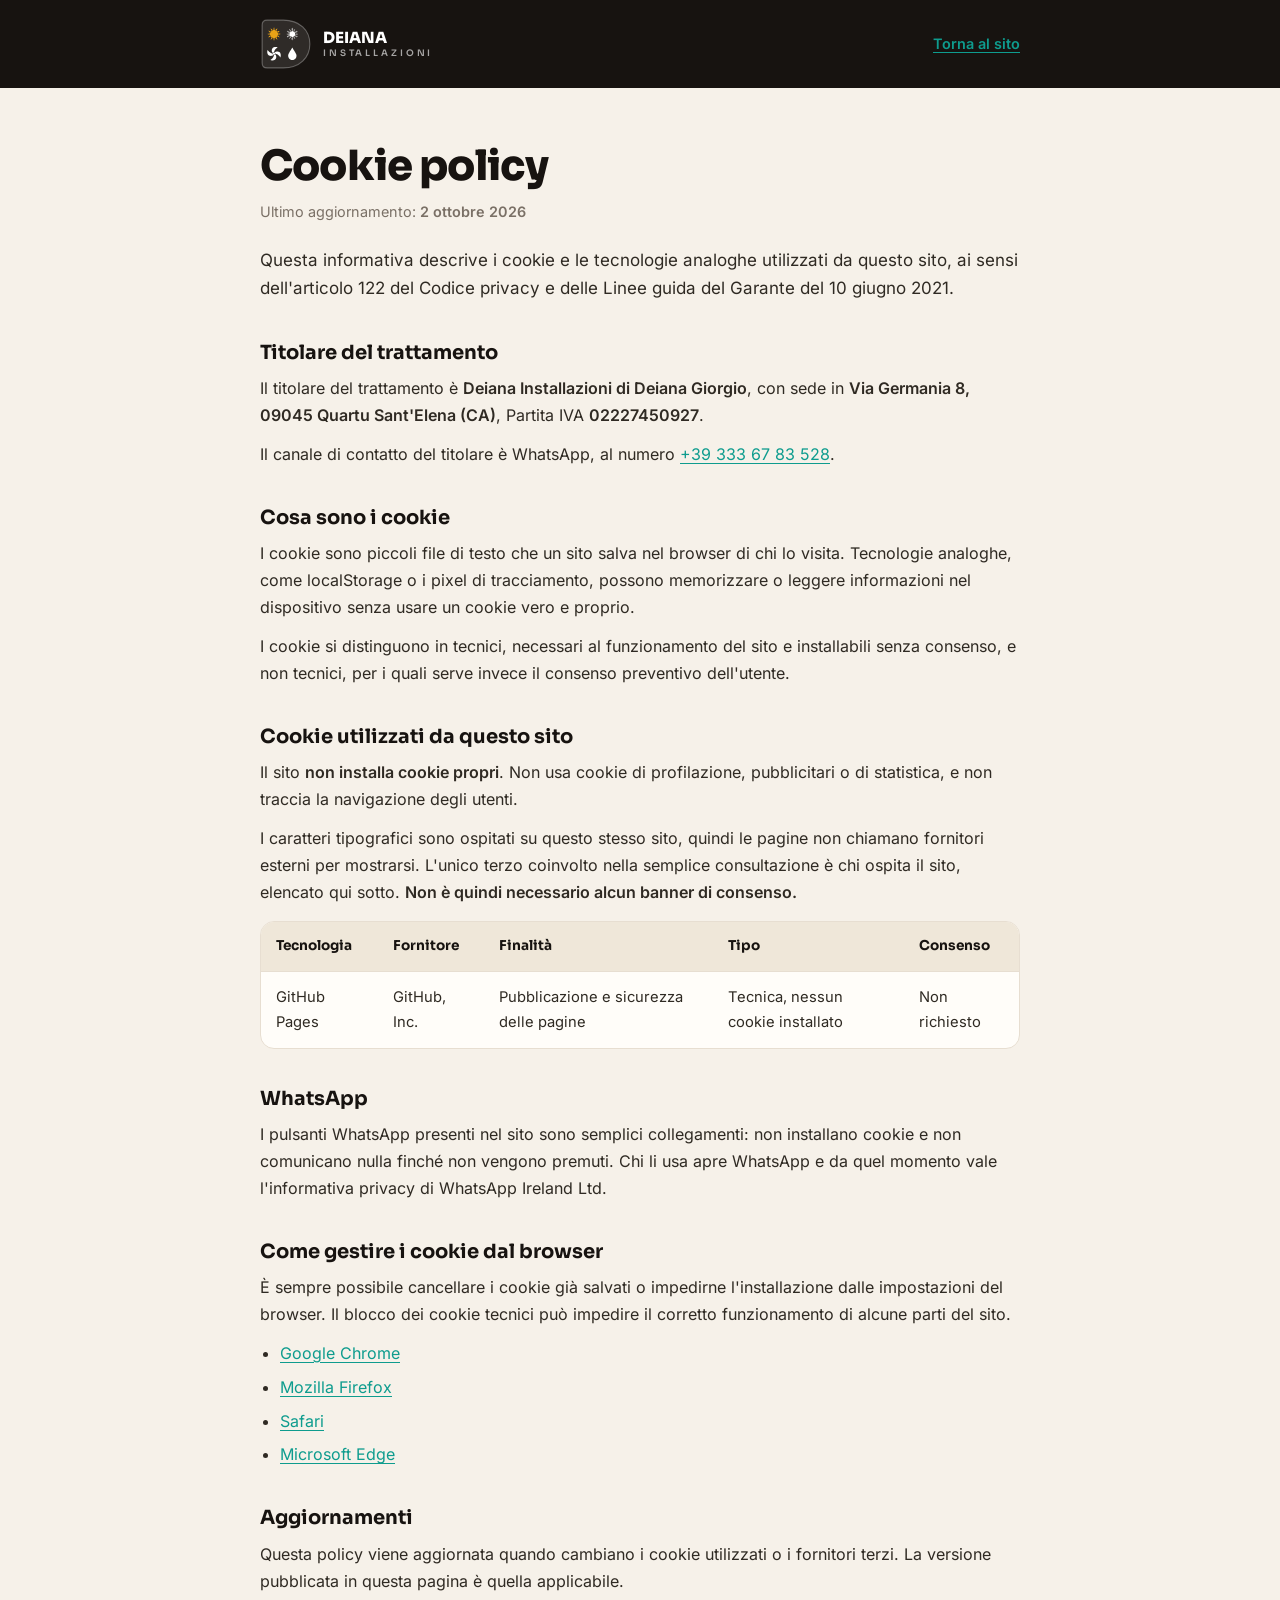
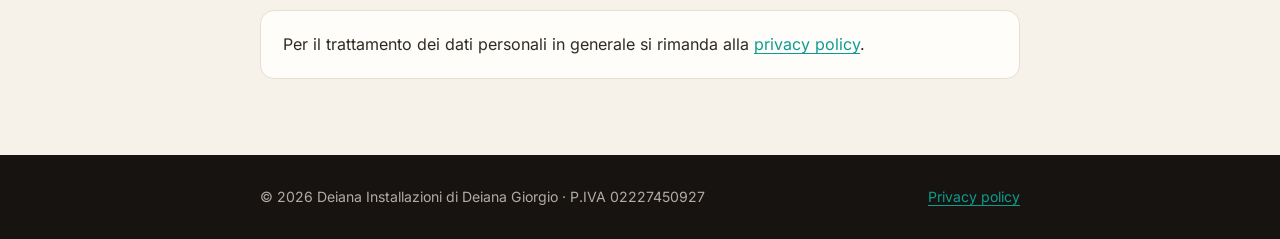
==== commit 1cf6dc8d: "Add files via upload" ====
--- a/cookie-policy.html
+++ b/cookie-policy.html
@@ -33,7 +33,7 @@
   <section>
     <h2>Titolare del trattamento</h2>
     <p>Il titolare del trattamento è <strong>Deiana Installazioni di Deiana Giorgio</strong>, con sede in <strong>Via Germania 8, 09045 Quartu Sant'Elena (CA)</strong>, Partita IVA <strong>02227450927</strong>.</p>
-    <p>Il canale di contatto del titolare è WhatsApp, al numero <a href="https://wa.me/393347144585" target="_blank" rel="noopener">+39 334 714 4585</a>.</p>
+    <p>Il canale di contatto del titolare è WhatsApp, al numero <a href="https://wa.me/393336783528" target="_blank" rel="noopener">+39 333 67 83 528</a>.</p>
   </section>
 
   <section>
